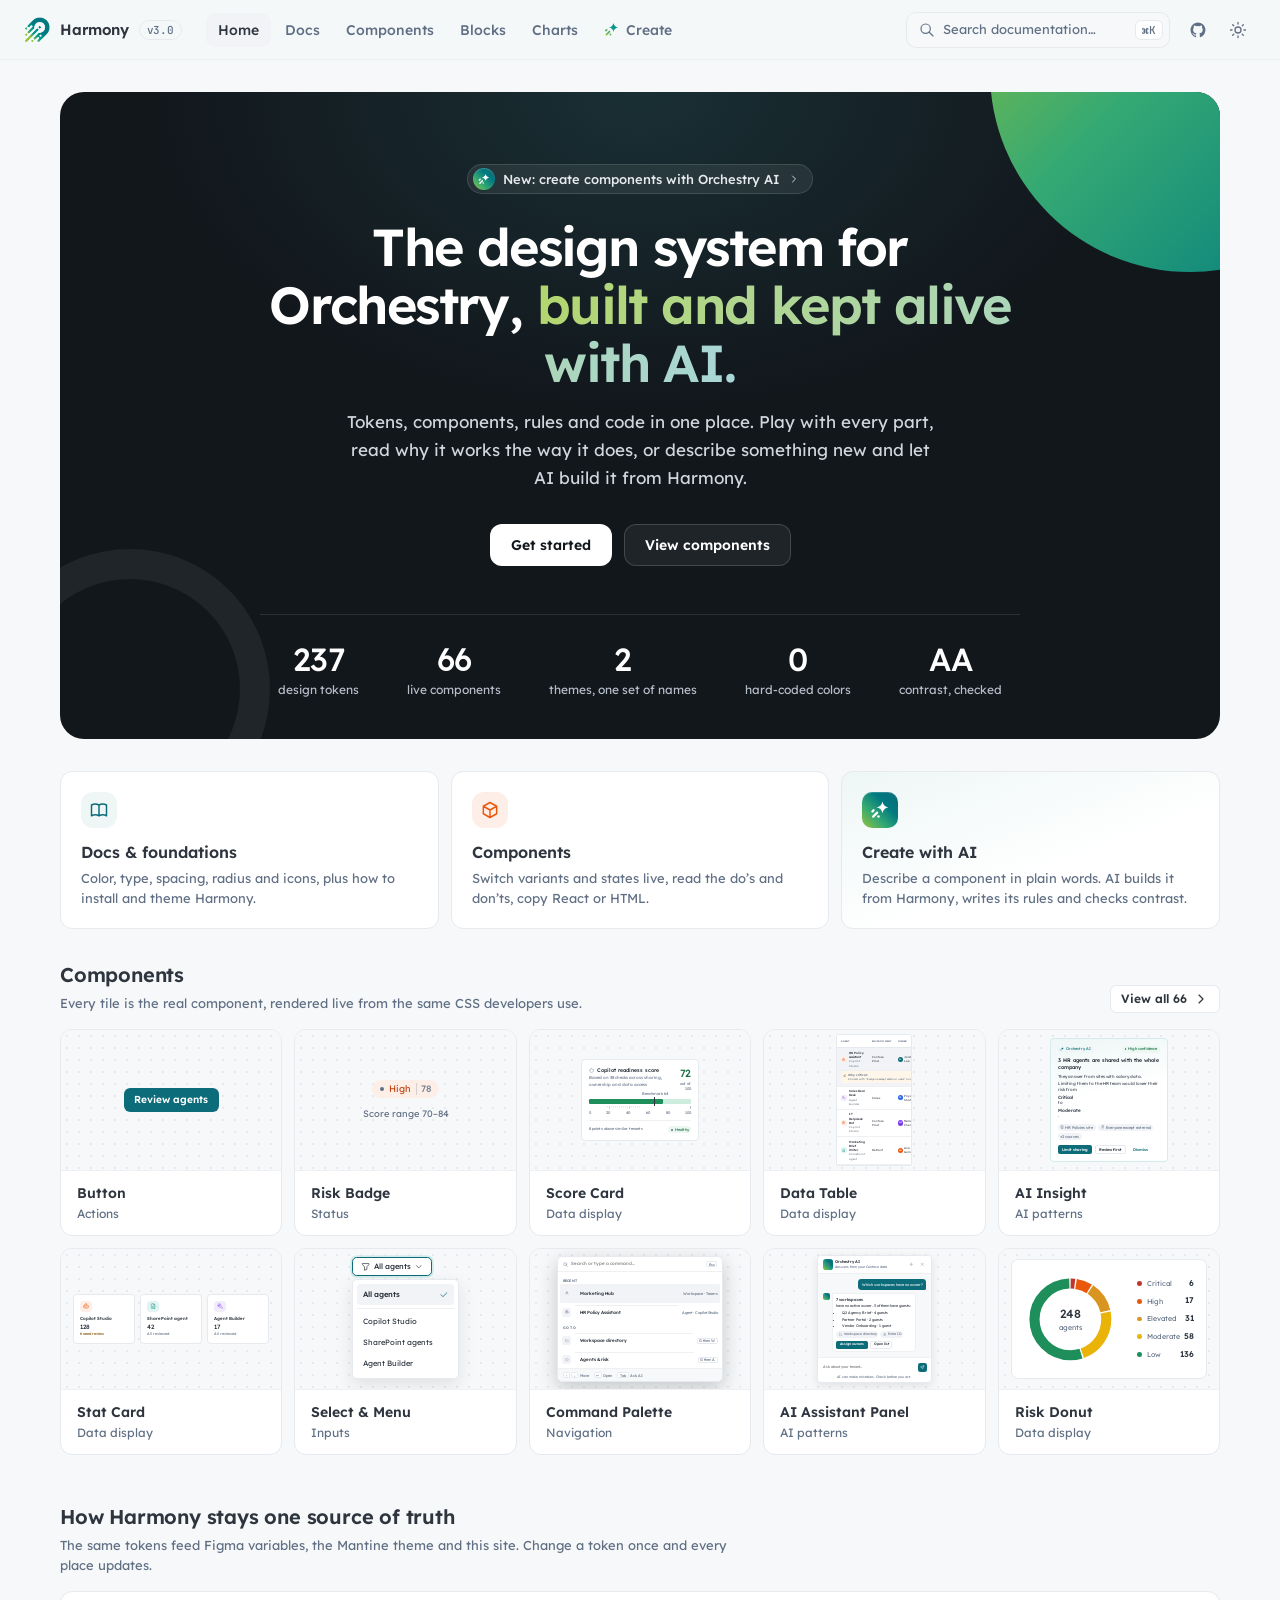
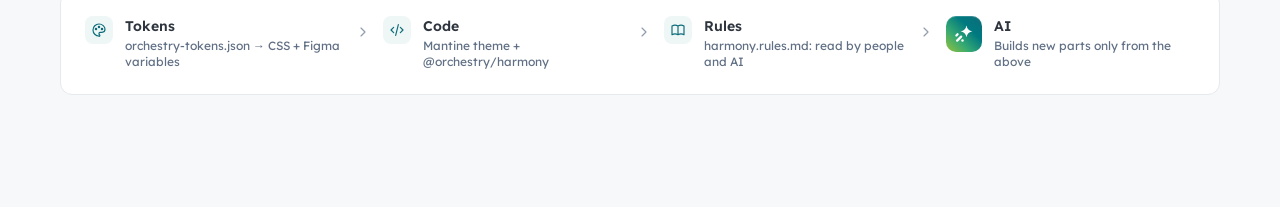
==== index.html @ da8df9ed "Home: show two full rows of featured components Co-authored-by: Copilot App <223556219+Copilot@users" ====
<!DOCTYPE html>
<html lang="en">
<head>
<meta charset="UTF-8">
<meta name="viewport" content="width=device-width, initial-scale=1.0">
<title>Harmony Playground · Orchestry Design System</title>
<link rel="icon" href="orchestry-logo.png">
<link rel="preconnect" href="https://fonts.googleapis.com">
<link href="https://fonts.googleapis.com/css2?family=Lexend:wght@400;500;600;700&family=JetBrains+Mono:wght@400;500&display=swap" rel="stylesheet">
<script>(function(){try{var t=localStorage.getItem('harmony.theme');if(!t)t=matchMedia('(prefers-color-scheme: dark)').matches?'dark':'light';document.documentElement.dataset.theme=t;}catch(e){}})();</script>
<link rel="stylesheet" href="orchestry-tokens.css?v=3.0.2">
<link rel="stylesheet" href="harmony-components.css?v=3.0.2">
<style>
/* ================= PLAYGROUND SHELL (pg-*) — built on Harmony tokens ================= */
* { margin: 0; padding: 0; box-sizing: border-box; }
body { font: var(--type-body-m); color: var(--text-primary); background: var(--bg-page); -webkit-font-smoothing: antialiased; }
a { color: var(--text-brand); text-decoration: none; }
button { font: inherit; color: inherit; background: none; border: none; cursor: pointer; }
input, textarea, select { font: inherit; color: inherit; }
code, .mono { font-family: var(--font-mono); }
svg { display: block; }
.ic { width: 16px; height: 16px; flex-shrink: 0; }
.ic-sm { width: 12px; height: 12px; flex-shrink: 0; }
.ic-lg { width: 20px; height: 20px; flex-shrink: 0; }
:focus-visible { outline: none; box-shadow: var(--focus-ring); }

/* Header (top navigation) */
.pg-header { position: sticky; top: 0; z-index: 50; height: 60px; background: color-mix(in srgb, var(--bg-page) 80%, transparent); backdrop-filter: saturate(1.6) blur(14px); -webkit-backdrop-filter: saturate(1.6) blur(14px); border-bottom: 1px solid var(--border-subtle); }
.pg-header-in { max-width: 1440px; margin: 0 auto; height: 100%; display: flex; align-items: center; gap: var(--space-6); padding: 0 var(--space-6); }
.pg-logo { display: flex; align-items: center; gap: 10px; font: 600 15px/1 var(--font-sans); color: var(--text-primary); letter-spacing: -.2px; }
.pg-logo img { width: 26px; height: 26px; }
.pg-logo .ver { font: 500 11px/18px var(--font-mono); color: var(--text-secondary); padding: 0 7px; border: 1px solid var(--border-default); border-radius: var(--radius-full); }
.pg-nav { display: flex; align-items: center; gap: 2px; }
.pg-nav a { height: 34px; padding: 0 12px; display: inline-flex; align-items: center; gap: 7px; border-radius: 9px; font: 500 14px/20px var(--font-sans); color: var(--text-secondary); transition: color var(--duration-fast) var(--ease-standard), background var(--duration-fast) var(--ease-standard); }
.pg-nav a:hover { color: var(--text-primary); background: var(--bg-hover); }
.pg-nav a.on { color: var(--text-primary); background: var(--bg-hover); }
.pg-nav a .comet { width: 15px; height: 15px; }
.pg-tools { margin-left: auto; display: flex; align-items: center; gap: 4px; }
.pg-search-btn { width: 264px; display: flex; align-items: center; gap: var(--space-2); height: 36px; padding: 0 6px 0 12px; border: 1px solid var(--border-default); border-radius: 10px; background: var(--bg-subtle); color: var(--text-secondary); font: 400 13px/1 var(--font-sans); margin-right: 6px; transition: border-color var(--duration-fast) var(--ease-standard); }
.pg-search-btn:hover { border-color: var(--border-strong); color: var(--text-primary); }
.pg-search-btn .grow { flex: 1; text-align: left; }
.kbd { font: 500 11px/18px var(--font-mono); padding: 0 6px; border-radius: 6px; border: 1px solid var(--border-default); background: var(--bg-surface); color: var(--text-secondary); }
.pg-icon-btn { width: 36px; height: 36px; border-radius: 10px; display: inline-flex; align-items: center; justify-content: center; color: var(--text-secondary); transition: background var(--duration-fast) var(--ease-standard), color var(--duration-fast) var(--ease-standard); }
.pg-icon-btn:hover { background: var(--bg-hover); color: var(--text-primary); }
.pg-icon-btn .ic { width: 18px; height: 18px; }
.pg-icon-btn .moon, [data-theme="dark"] .pg-icon-btn .sun { display: none; }
[data-theme="dark"] .pg-icon-btn .moon { display: block; }
.pg-burger { display: none; }

/* Page grid: sidebar only on Docs + Components */
.pg { max-width: 1440px; margin: 0 auto; display: grid; grid-template-columns: 260px minmax(0, 1fr); min-height: calc(100vh - 60px); }
.pg.no-side { grid-template-columns: minmax(0, 1fr); }
.pg.no-side .pg-side { display: none; }

/* Sidebar: text-only, no rule, quiet scrollbar that appears on hover */
.pg-side { position: sticky; top: 60px; height: calc(100vh - 60px); overflow-y: auto; overscroll-behavior: contain; padding: var(--space-6) var(--space-3) var(--space-12) var(--space-6);
  scrollbar-width: thin; scrollbar-color: transparent transparent; transition: scrollbar-color .3s;
  -webkit-mask-image: linear-gradient(to bottom, transparent 0, #000 24px, #000 calc(100% - 48px), transparent 100%); mask-image: linear-gradient(to bottom, transparent 0, #000 24px, #000 calc(100% - 48px), transparent 100%); }
.pg-side:hover { scrollbar-color: var(--border-strong) transparent; }
.pg-side h6 { font: 500 12px/16px var(--font-sans); color: var(--text-secondary); padding: 0 10px; margin: 22px 0 6px; display: flex; justify-content: space-between; align-items: center; }
.pg-side h6:first-child { margin-top: 0; }
.pg-side h6 .n { font: 500 11px/16px var(--font-mono); color: var(--text-disabled); }
.pg-side a { position: relative; display: flex; align-items: center; gap: var(--space-2); height: 32px; padding: 0 10px; border-radius: 8px; font: 400 14px/20px var(--font-sans); color: var(--text-body); transition: background var(--duration-fast) var(--ease-standard), color var(--duration-fast) var(--ease-standard); }
.pg-side a:hover { background: var(--bg-hover); color: var(--text-primary); }
.pg-side a.on { background: var(--bg-hover); color: var(--text-primary); font-weight: 500; }
.pg-side a .tag { margin-left: auto; font: 500 10px/16px var(--font-sans); padding: 0 6px; border-radius: var(--radius-full); color: var(--text-brand); background: var(--action-primary-subtle); }
.pg-side a .comet { width: 14px; height: 14px; color: var(--text-brand); }
.pg-side .gen-dot { width: 6px; height: 6px; border-radius: 50%; background: var(--brand-gradient); flex-shrink: 0; }

/* Main */
.pg-main { min-width: 0; }
.pg-wrap { max-width: 1120px; margin: 0 auto; padding: var(--space-8) var(--space-10) var(--space-16); }
.no-side .pg-wrap { max-width: 1240px; }
.pg-crumb { display: flex; align-items: center; gap: 6px; font: var(--type-caption); color: var(--text-secondary); margin-bottom: var(--space-2); }
.pg-head { display: flex; justify-content: space-between; align-items: flex-start; gap: var(--space-6); margin-bottom: var(--space-6); }
.pg-head h1 { font-size: 32px; line-height: 40px; font-weight: 600; letter-spacing: -0.6px; }
.pg-head p { font-size: 15px; line-height: 24px; color: var(--text-secondary); max-width: 720px; margin-top: var(--space-1); }
.pg-chips { display: flex; gap: 6px; flex-wrap: wrap; justify-content: flex-end; flex-shrink: 0; max-width: 380px; }
.chip { font: var(--type-label); padding: 3px 8px; border-radius: var(--radius-sm); background: var(--bg-subtle); color: var(--text-body); border: 1px solid var(--border-default); white-space: nowrap; display: inline-flex; align-items: center; gap: 4px; }
.chip.m { background: var(--entity-environment-bg); border-color: transparent; color: var(--entity-environment-fg); }
.chip.ok { background: var(--status-success-bg); border-color: transparent; color: var(--status-success-fg); }
.chip.ai { background: var(--action-primary-subtle); border-color: transparent; color: var(--text-brand); }
.chip .comet { width: 12px; height: 12px; }
.chip.warn { background: var(--status-warning-bg); border-color: transparent; color: var(--status-warning-fg); }

.pg-tabs { margin-bottom: var(--space-6); }
.pg-tabs .h-tab { background: none; }

/* Playground area */
.play { display: grid; grid-template-columns: minmax(0, 1fr) 296px; gap: var(--space-4); align-items: start; }
.stage { background: var(--bg-surface); border: 1px solid var(--border-default); border-radius: var(--radius-lg); overflow: hidden; }
.stage-bar { display: flex; align-items: center; justify-content: space-between; gap: var(--space-3); padding: var(--space-2) var(--space-3); border-bottom: 1px solid var(--border-subtle); }
.stage-bar .l { display: flex; align-items: center; gap: var(--space-2); font: var(--type-label); color: var(--text-secondary); }
.live-dot { width: 7px; height: 7px; border-radius: 50%; background: var(--green-500); box-shadow: 0 0 0 3px var(--status-success-bg); }
.canvas { min-height: 340px; padding: var(--space-12) var(--space-8); display: flex; align-items: center; justify-content: center; flex-wrap: wrap; gap: var(--space-4); }
.canvas.dots { background: var(--bg-page); background-image: radial-gradient(var(--border-default) 1px, transparent 1px); background-size: 16px 16px; }
.canvas.plain { background: var(--bg-page); }
.canvas.surface { background: var(--bg-surface); }
.canvas > .fit { width: 100%; max-width: 720px; }
.matrix { display: grid; gap: var(--space-6) var(--space-4); width: 100%; align-items: center; justify-items: center; }
.matrix .cell { display: flex; flex-direction: column; align-items: center; gap: var(--space-2); width: 100%; }
.matrix .cell > .lbl { font: 500 11px/16px var(--font-mono); color: var(--text-secondary); }
.matrix .cell > .fit { width: 100%; }

.seg { display: inline-flex; background: var(--bg-hover); border-radius: var(--radius-md); padding: 2px; gap: 2px; }
.seg button { height: 26px; padding: 0 10px; border-radius: var(--radius-sm); font: 500 12px/16px var(--font-sans); color: var(--text-secondary); white-space: nowrap; }
.seg button:hover { color: var(--text-primary); }
.seg button.on { background: var(--bg-surface); color: var(--text-primary); box-shadow: var(--shadow-xs); font-weight: 600; }
.seg.full { display: flex; width: 100%; flex-wrap: wrap; }
.seg.full button { flex: 1; }

.ctrl { background: var(--bg-surface); border: 1px solid var(--border-default); border-radius: var(--radius-lg); position: sticky; top: var(--space-4); }
.ctrl-h { display: flex; align-items: center; justify-content: space-between; padding: var(--space-3) var(--space-4); border-bottom: 1px solid var(--border-subtle); font: var(--type-heading-s); }
.ctrl-b { padding: var(--space-4); display: flex; flex-direction: column; gap: var(--space-4); max-height: calc(100vh - 140px); overflow-y: auto; }
.ctrl-row > label, .ctrl-row > .lab { display: flex; justify-content: space-between; font: var(--type-label); color: var(--text-body); margin-bottom: 6px; }
.ctrl-row > label span, .ctrl-row > .lab span { font: 500 11px/16px var(--font-mono); color: var(--text-secondary); }
.ctrl-row.inline { display: flex; align-items: center; justify-content: space-between; }
.ctrl-row.inline > label { margin: 0; }
.pg-input { width: 100%; height: var(--control-h-md); padding: 0 var(--space-3); border: 1px solid var(--border-default); border-radius: var(--radius-md); background: var(--bg-surface); font: var(--type-body-s); color: var(--text-primary); outline: none; }
.pg-input:focus { border-color: var(--border-brand); box-shadow: var(--focus-ring); }
select.pg-input { appearance: none; background-image: url("data:image/svg+xml,%3Csvg xmlns='http://www.w3.org/2000/svg' width='16' height='16' viewBox='0 0 24 24' fill='none' stroke='%23606F84' stroke-width='2'%3E%3Cpath d='M6 9l6 6 6-6'/%3E%3C/svg%3E"); background-repeat: no-repeat; background-position: right 8px center; padding-right: 30px; }
input[type=range] { width: 100%; accent-color: var(--action-primary); }
.tgl { width: 32px; height: 18px; border-radius: var(--radius-full); background: var(--border-strong); position: relative; flex-shrink: 0; transition: background var(--duration-fast) var(--ease-standard); }
.tgl::after { content: ''; position: absolute; top: 2px; left: 2px; width: 14px; height: 14px; border-radius: 50%; background: #fff; box-shadow: var(--shadow-xs); transition: left var(--duration-fast) var(--ease-standard); }
.tgl.on { background: var(--action-primary); }
.tgl.on::after { left: 16px; }

.code-wrap { margin-top: var(--space-4); background: #0F1418; border: 1px solid transparent; border-radius: var(--radius-lg); overflow: hidden; }
.code-bar { display: flex; align-items: center; justify-content: space-between; padding: var(--space-2) var(--space-3) var(--space-2) var(--space-4); border-bottom: 1px solid rgba(255,255,255,.08); }
.code-bar .seg { background: rgba(255,255,255,.06); }
.code-bar .seg button { color: var(--ink-300); }
.code-bar .seg button.on { background: rgba(255,255,255,.12); color: #fff; box-shadow: none; }
.copy-btn { display: inline-flex; align-items: center; gap: 6px; height: 26px; padding: 0 10px; border-radius: var(--radius-sm); font: var(--type-label); color: var(--ink-200); }
.copy-btn:hover { background: rgba(255,255,255,.08); color: #fff; }
pre.code { color: var(--ink-100); padding: var(--space-4) var(--space-5); font: 400 12px/20px var(--font-mono); overflow-x: auto; white-space: pre-wrap; overflow-wrap: anywhere; max-height: 460px; }
pre.code .t { color: var(--teal-200); } pre.code .a { color: #F9C784; } pre.code .s { color: var(--lime-300); } pre.code .c { color: var(--ink-400); } pre.code .k { color: var(--violet-100); }

/* Rules tab */
.rules { display: grid; grid-template-columns: repeat(2, 1fr); gap: var(--gap-cards); }
.rule-card { background: var(--bg-surface); border: 1px solid var(--border-default); border-radius: var(--radius-lg); padding: var(--space-5); }
.rule-card.full { grid-column: 1 / -1; }
.rule-card h4 { font: var(--type-heading-s); display: flex; align-items: center; gap: var(--space-2); margin-bottom: var(--space-3); }
.rule-card h4 .badge-ic { width: 22px; height: 22px; border-radius: var(--radius-sm); display: flex; align-items: center; justify-content: center; }
.rule-card ul { list-style: none; display: flex; flex-direction: column; gap: var(--space-2); }
.rule-card li { font: var(--type-body-s); color: var(--text-body); display: flex; gap: var(--space-2); }
.rule-card li::before { flex-shrink: 0; font-weight: 700; width: 14px; }
.rule-card.do li::before { content: '✓'; color: var(--status-success-solid); }
.rule-card.dont li::before { content: '✕'; color: var(--status-danger-solid); }
.rule-card.a11y li::before { content: '•'; color: var(--text-brand); }
.rule-card.do { border-top: 3px solid var(--status-success-solid); }
.rule-card.dont { border-top: 3px solid var(--status-danger-solid); }
.rule-card code, .tok-table code { font-size: 11px; background: var(--bg-subtle); border: 1px solid var(--border-subtle); padding: 0 4px; border-radius: var(--radius-xs); color: var(--text-primary); }
.anat { display: grid; grid-template-columns: 1fr 1fr; gap: var(--space-2) var(--space-6); }
.anat div { font: var(--type-body-s); color: var(--text-body); display: flex; justify-content: space-between; gap: var(--space-3); padding: 6px 0; border-bottom: 1px solid var(--border-subtle); }
.anat div span { color: var(--text-secondary); font: 500 12px/20px var(--font-mono); text-align: right; }

/* Tokens */
.tok-table { width: 100%; border-collapse: collapse; background: var(--bg-surface); border: 1px solid var(--border-default); border-radius: var(--radius-lg); overflow: hidden; }
.tok-table th { font: var(--type-overline); letter-spacing: var(--track-overline); text-transform: uppercase; color: var(--text-secondary); text-align: left; padding: var(--space-3) var(--space-4); border-bottom: 1px solid var(--border-default); background: var(--bg-subtle); }
.tok-table td { padding: 10px var(--space-4); border-bottom: 1px solid var(--border-subtle); font: var(--type-body-s); }
.tok-table tr:last-child td { border-bottom: none; }
.tok-table tr:hover td { background: var(--bg-subtle); cursor: copy; }
.sw-mini { width: 20px; height: 20px; border-radius: var(--radius-xs); border: 1px solid rgba(0,0,0,.08); display: inline-block; vertical-align: middle; margin-right: var(--space-2); }

/* Foundations */
.sec { margin-bottom: var(--space-12); }
.sec > h3 { font: var(--type-heading-l); letter-spacing: var(--track-heading-l); margin-bottom: var(--space-1); }
.sec > p { font: var(--type-body-s); color: var(--text-secondary); margin-bottom: var(--space-4); max-width: 680px; }
.sec-head { display: flex; justify-content: space-between; align-items: flex-end; gap: var(--space-4); margin-bottom: var(--space-4); }
.sec-head h3 { font: var(--type-heading-l); letter-spacing: var(--track-heading-l); margin-bottom: var(--space-1); }
.sec-head p { font: var(--type-body-s); color: var(--text-secondary); }
.panel { background: var(--bg-surface); border: 1px solid var(--border-default); border-radius: var(--radius-lg); padding: var(--space-6); }
.ramp { display: grid; grid-template-columns: 110px repeat(13, 1fr); gap: 6px; margin-bottom: 6px; }
.ramp-name { font: var(--type-heading-s); display: flex; flex-direction: column; justify-content: center; }
.ramp-name span { font: var(--type-caption); color: var(--text-secondary); font-weight: 400; }
.sw { height: 60px; border-radius: var(--radius-md); padding: 6px 7px; display: flex; flex-direction: column; justify-content: flex-end; font: 500 10px/13px var(--font-mono); cursor: copy; transition: transform var(--duration-fast) var(--ease-standard); border: 1px solid rgba(0,0,0,.04); }
.sw:hover { transform: translateY(-2px); box-shadow: var(--shadow-sm); }
.sem-grid { display: grid; grid-template-columns: repeat(auto-fill, minmax(230px, 1fr)); gap: var(--space-2); }
.sem { display: flex; align-items: center; gap: var(--space-3); padding: var(--space-2) var(--space-3); border: 1px solid var(--border-subtle); border-radius: var(--radius-md); background: var(--bg-surface); cursor: copy; min-width: 0; }
.sem:hover { border-color: var(--border-strong); }
.sem i { width: 28px; height: 28px; border-radius: var(--radius-sm); flex-shrink: 0; border: 1px solid rgba(0,0,0,.06); }
.sem b { font: 500 12px/16px var(--font-mono); display: block; overflow: hidden; text-overflow: ellipsis; white-space: nowrap; }
.sem span { font: var(--type-caption); color: var(--text-secondary); }
.cc { display: grid; grid-template-columns: 1fr 1.2fr; gap: var(--space-6); align-items: stretch; }
.cc-prev { border-radius: var(--radius-lg); padding: var(--space-8); display: flex; flex-direction: column; justify-content: center; gap: var(--space-2); border: 1px solid var(--border-default); }
.cc-prev .big { font-size: 28px; line-height: 36px; font-weight: 600; }
.cc-ratio { font-size: 44px; line-height: 52px; font-weight: 600; letter-spacing: -1px; }
.type-row { display: grid; grid-template-columns: 170px 1fr 170px; gap: var(--space-6); align-items: center; padding: var(--space-4) 0; border-bottom: 1px solid var(--border-subtle); cursor: copy; }
.type-row:last-child { border-bottom: none; }
.type-row .tn { font: 500 12px/16px var(--font-mono); }
.type-row .tu { font: var(--type-caption); color: var(--text-secondary); margin-top: 2px; }
.type-row .ts { font: var(--type-caption); color: var(--text-secondary); text-align: right; }
.space-row { display: grid; grid-template-columns: 110px 48px 1fr; gap: var(--space-4); align-items: center; padding: 5px 0; cursor: copy; }
.space-row:hover .space-bar { opacity: .8; }
.space-bar { height: 14px; background: var(--action-primary-subtle); border-radius: 3px; border-left: 2px solid var(--border-brand); border-right: 2px solid var(--border-brand); }
.icons-grid { display: grid; grid-template-columns: repeat(auto-fill, minmax(116px, 1fr)); gap: var(--space-2); }
.icon-cell { display: flex; flex-direction: column; align-items: center; gap: var(--space-2); padding: var(--space-4) var(--space-2); border: 1px solid var(--border-subtle); border-radius: var(--radius-md); background: var(--bg-surface); cursor: copy; font: 500 11px/14px var(--font-mono); color: var(--text-secondary); }
.icon-cell:hover { border-color: var(--border-brand); color: var(--text-brand); }
.icon-cell svg { width: 22px; height: 22px; color: var(--text-body); }
.grid-demo { display: grid; grid-template-columns: repeat(12, 1fr); gap: var(--layout-gutter); }
.grid-demo > div { height: 40px; background: rgba(13,108,121,.10); border: 1px dashed rgba(13,108,121,.4); border-radius: var(--radius-xs); display: flex; align-items: center; justify-content: center; font: var(--type-caption); color: var(--text-brand); }

/* Overview */
.ov-hero { position: relative; overflow: hidden; isolation: isolate; border-radius: 24px; background: #12171C; color: #fff; padding: 72px 48px 40px; margin-bottom: var(--space-8); text-align: center; }
.ov-hero::after { content: ''; position: absolute; right: -170px; top: -220px; width: 400px; height: 400px; border-radius: 50%; background: var(--brand-gradient); z-index: -1; }
.ov-hero::before { content: ''; position: absolute; left: -70px; bottom: -90px; width: 220px; height: 220px; border-radius: 50%; border: 30px solid rgba(255,255,255,.06); z-index: -1; }
.ov-hero .glow { position: absolute; inset: 0; z-index: -1; background: radial-gradient(60% 70% at 50% 0%, rgba(58,157,162,.18), transparent 70%); pointer-events: none; }
.ov-pill { display: inline-flex; align-items: center; gap: 8px; height: 30px; padding: 0 12px 0 5px; border-radius: var(--radius-full); background: rgba(255,255,255,.07); border: 1px solid rgba(255,255,255,.12); color: var(--ink-100); font: 500 13px/1 var(--font-sans); margin-bottom: var(--space-6); transition: background var(--duration-fast) var(--ease-standard); }
.ov-pill:hover { background: rgba(255,255,255,.12); color: #fff; }
.ov-pill .h-ai-mark { width: 22px; height: 22px; border-radius: var(--radius-full); }
.ov-hero h1 { font-size: 52px; line-height: 58px; font-weight: 600; letter-spacing: -1.6px; max-width: 760px; margin: 0 auto; }
.ov-hero h1 em { font-style: normal; background: linear-gradient(90deg, var(--lime-300), var(--teal-200)); -webkit-background-clip: text; background-clip: text; color: transparent; }
.ov-hero p { font-size: 17px; line-height: 28px; color: var(--ink-200); max-width: 600px; margin: var(--space-4) auto 0; }
.ov-cta { display: flex; gap: var(--space-3); justify-content: center; margin-top: var(--space-8); flex-wrap: wrap; }
.ov-cta .h-btn { height: 42px; padding: 0 20px; border-radius: 12px; font-size: 14px; }
.ov-cta .h-btn.light { background: #fff; color: #12171C; }
.ov-cta .h-btn.light:hover { background: var(--ink-100); }
.ov-cta .h-btn.ghost { background: rgba(255,255,255,.06); color: #fff; border: 1px solid rgba(255,255,255,.16); }
.ov-cta .h-btn.ghost:hover { background: rgba(255,255,255,.12); }
.ov-stats { display: flex; justify-content: center; gap: var(--space-12); margin: var(--space-12) auto 0; padding-top: var(--space-6); border-top: 1px solid rgba(255,255,255,.1); max-width: 760px; }
.ov-stats b { display: block; font: var(--type-display); letter-spacing: var(--track-display); }
.ov-stats span { font: var(--type-caption); color: var(--ink-300); }
[data-theme="dark"] .ov-hero { background: #0D1115; border: 1px solid var(--border-default); }
.ov-cards { display: grid; grid-template-columns: repeat(3, 1fr); gap: var(--gap-cards); margin-bottom: var(--space-8); }
.ov-card { background: var(--bg-surface); border: 1px solid var(--border-default); border-radius: var(--radius-lg); padding: var(--space-5); display: block; color: inherit; transition: border-color var(--duration-fast) var(--ease-standard), transform var(--duration-fast) var(--ease-standard); }
.ov-card:hover { border-color: var(--border-brand); transform: translateY(-2px); }
.ov-card b { font: var(--type-heading-m); display: block; margin: var(--space-3) 0 4px; color: var(--text-primary); }
.ov-card p { font: var(--type-body-s); color: var(--text-secondary); }
.ov-card.ai { background: linear-gradient(160deg, var(--action-primary-subtle), var(--bg-surface) 60%); }
.comp-grid { display: grid; grid-template-columns: repeat(auto-fill, minmax(200px, 1fr)); gap: var(--gap-cards); }
.home-grid-wrap { container-type: inline-size; }
.comp-grid.home-grid { grid-template-columns: repeat(5, 1fr); }
@container (max-width: 1100px) { .comp-grid.home-grid { grid-template-columns: repeat(4, 1fr); } .home-grid > :nth-child(n+9) { display: none; } }
@container (max-width: 860px) { .comp-grid.home-grid { grid-template-columns: repeat(3, 1fr); } .home-grid > :nth-child(n+7) { display: none; } }
@container (max-width: 620px) { .comp-grid.home-grid { grid-template-columns: repeat(2, 1fr); } .home-grid > :nth-child(n+5) { display: none; } }
.comp-tile { background: var(--bg-surface); border: 1px solid var(--border-default); border-radius: var(--radius-lg); overflow: hidden; color: inherit; display: block; }
.comp-tile:hover { border-color: var(--border-brand); }
.comp-tile { cursor: pointer; }
.comp-tile:focus-visible { outline: 2px solid var(--border-focus, var(--border-brand)); outline-offset: 2px; }
.comp-tile .thumb { height: 140px; background: var(--bg-page); background-image: radial-gradient(var(--border-default) 1px, transparent 1px); background-size: 12px 12px; display: flex; align-items: center; justify-content: center; overflow: hidden; pointer-events: none; padding: var(--space-3); }
.comp-tile .thumb > div { flex-shrink: 0; max-width: none; }
.comp-tile .thumb > div.wide { width: 360px; }
.comp-tile .meta { padding: var(--space-3) var(--space-4); border-top: 1px solid var(--border-subtle); }
.comp-tile b { font: var(--type-heading-s); display: block; }
.comp-tile span { font: var(--type-caption); color: var(--text-secondary); }

/* Search */
.pg-overlay { position: fixed; inset: 0; background: var(--bg-overlay); z-index: var(--z-modal); display: none; align-items: flex-start; justify-content: center; padding-top: 12vh; }
.pg-overlay.open { display: flex; }
.pg-search { width: 620px; max-width: calc(100vw - 32px); background: var(--bg-surface); border-radius: var(--radius-xl); box-shadow: var(--shadow-lg); overflow: hidden; }
.pg-search-in { display: flex; align-items: center; gap: var(--space-3); padding: 0 var(--space-5); height: 56px; border-bottom: 1px solid var(--border-subtle); }
.pg-search-in svg { color: var(--text-secondary); }
.pg-search-in input { flex: 1; border: none; outline: none; font: 400 16px/24px var(--font-sans); background: transparent; }
.pg-results { max-height: 420px; overflow-y: auto; padding: var(--space-2); }
.pg-results h6 { font: var(--type-overline); letter-spacing: var(--track-overline); text-transform: uppercase; color: var(--text-secondary); padding: var(--space-2) var(--space-3) var(--space-1); }
.pg-res { display: flex; align-items: center; gap: var(--space-3); padding: var(--space-2) var(--space-3); border-radius: var(--radius-md); cursor: pointer; }
.pg-res.on { background: var(--bg-selected); }
.pg-res .t { flex: 1; min-width: 0; }
.pg-res b { font: 500 13px/20px var(--font-sans); display: block; }
.pg-res small { font: var(--type-caption); color: var(--text-secondary); display: block; overflow: hidden; text-overflow: ellipsis; white-space: nowrap; }
.pg-res .ico { width: 28px; height: 28px; border-radius: var(--radius-sm); background: var(--bg-hover); display: flex; align-items: center; justify-content: center; color: var(--text-secondary); flex-shrink: 0; }
.pg-res .sw-mini { margin: 0; width: 28px; height: 28px; border-radius: var(--radius-sm); }
.pg-search-foot { display: flex; gap: var(--space-4); padding: var(--space-2) var(--space-5); border-top: 1px solid var(--border-subtle); font: var(--type-caption); color: var(--text-secondary); }
.pg-empty { padding: var(--space-10); text-align: center; color: var(--text-secondary); font: var(--type-body-s); }

/* Toasts */
.pg-toasts { position: fixed; bottom: var(--space-6); right: var(--space-6); display: flex; flex-direction: column; gap: var(--space-2); z-index: var(--z-toast); align-items: flex-end; }
.pg-toasts .h-toast { animation: toastIn var(--duration-slow) var(--ease-standard); }
@keyframes toastIn { from { opacity: 0; transform: translateY(8px); } }

/* AI Studio */
.ai-box { background: var(--bg-surface); border: 1px solid var(--border-default); border-radius: var(--radius-xl); box-shadow: var(--shadow-sm); overflow: hidden; }
.ai-box textarea { width: 100%; min-height: 96px; border: none; outline: none; resize: vertical; padding: var(--space-5) var(--space-6) var(--space-2); font: 400 16px/26px var(--font-sans); color: var(--text-primary); background: transparent; }
.ai-box textarea::placeholder { color: var(--text-disabled); }
.ai-foot { display: flex; align-items: center; justify-content: space-between; gap: var(--space-3); padding: var(--space-3) var(--space-4) var(--space-3) var(--space-6); border-top: 1px solid var(--border-subtle); background: var(--bg-subtle); }
.ai-ideas { display: flex; flex-wrap: wrap; gap: var(--space-2); margin: var(--space-4) 0 var(--space-8); }
.ai-idea { display: inline-flex; align-items: center; gap: 6px; height: 30px; padding: 0 var(--space-3); border-radius: var(--radius-full); border: 1px solid var(--border-default); background: var(--bg-surface); font: 500 12px/16px var(--font-sans); color: var(--text-body); }
.ai-idea:hover { border-color: var(--border-brand); color: var(--text-brand); }
.ai-idea svg { color: var(--text-brand); }
.ai-steps { background: var(--bg-surface); border: 1px solid var(--border-default); border-radius: var(--radius-lg); padding: var(--space-5) var(--space-6); display: flex; flex-direction: column; gap: var(--space-3); margin-bottom: var(--space-6); }
.ai-step { display: flex; align-items: center; gap: var(--space-3); font: var(--type-body-s); color: var(--text-disabled); }
.ai-step .s-ic { width: 20px; height: 20px; border-radius: 50%; border: 1.5px solid var(--border-strong); display: flex; align-items: center; justify-content: center; flex-shrink: 0; }
.ai-step.run { color: var(--text-primary); }
.ai-step.run .s-ic { border-color: var(--action-primary-subtle); border-top-color: var(--border-brand); animation: spin .7s linear infinite; }
.ai-step.done { color: var(--text-body); }
.ai-step.done .s-ic { background: var(--status-success-solid); border-color: var(--status-success-solid); color: #fff; }
.ai-step small { margin-left: auto; font: var(--type-caption); color: var(--text-secondary); }
@keyframes spin { to { transform: rotate(360deg); } }
.ai-result-head { display: flex; justify-content: space-between; align-items: flex-start; gap: var(--space-4); margin-bottom: var(--space-4); }
.ai-result-head h2 { font: var(--type-heading-l); font-size: 24px; line-height: 32px; display: flex; align-items: center; gap: var(--space-2); }
.ai-result-head p { font: var(--type-body-s); color: var(--text-secondary); margin-top: 4px; max-width: 640px; }
.checks { display: grid; grid-template-columns: repeat(4, 1fr); gap: var(--space-2); margin-bottom: var(--space-4); }
.check { display: flex; gap: var(--space-2); align-items: flex-start; padding: var(--space-3); border-radius: var(--radius-md); background: var(--status-success-bg); color: var(--status-success-fg); font: var(--type-caption); }
.check b { display: block; font: var(--type-label); }
.check.fail { background: var(--status-danger-bg); color: var(--status-danger-fg); }
.engine { display: flex; align-items: center; gap: var(--space-2); font: var(--type-caption); color: var(--text-secondary); }
.spinner { width: 14px; height: 14px; border-radius: 50%; border: 2px solid rgba(255,255,255,.4); border-top-color: #fff; animation: spin .7s linear infinite; }
.h-btn.pg-loading .spinner { border-color: color-mix(in srgb, currentColor 30%, transparent); border-top-color: currentColor; }

/* Forced states for the playground */
.h-btn.primary.is-hover { background: var(--action-primary-hover); }
.h-btn.secondary.is-hover, .h-icon-btn.is-hover { background: var(--bg-hover); color: var(--text-primary); }
.h-btn.subtle.is-hover { background: var(--action-primary-subtle); }
.h-btn.danger.is-hover { background: var(--red-700); }
.h-icon-btn.focus, .h-tab:focus-visible { box-shadow: var(--focus-ring); }
.h-icon-btn[disabled] { color: var(--text-disabled); background: var(--bg-hover); border-color: transparent; cursor: not-allowed; }
.h-icon-btn.sm { width: var(--control-h-sm); height: var(--control-h-sm); border-radius: var(--radius-sm); }
.h-input input { border: 0; outline: 0; background: transparent; flex: 1; min-width: 0; font: var(--type-body-s); color: var(--text-primary); }
.h-input input::placeholder { color: var(--text-disabled); }
.h-input:focus-within { border-color: var(--border-brand); box-shadow: var(--focus-ring); }
.h-input.error:focus-within { border-color: var(--status-danger-solid); box-shadow: 0 0 0 3px var(--status-danger-bg); }
.h-input.disabled { background: var(--bg-hover); cursor: not-allowed; }
.h-input .ic { color: var(--text-secondary); }
.h-field label .req { color: var(--status-danger-fg); margin-left: 2px; }
.h-select { cursor: pointer; }
.h-select.open { border-color: var(--border-brand); box-shadow: var(--focus-ring); }
.h-menu div { cursor: pointer; }
.h-menu div:hover { background: var(--bg-hover); }
.h-switch, .h-check { cursor: pointer; transition: background var(--duration-fast) var(--ease-standard); }
.h-switch::after { transition: left var(--duration-fast) var(--ease-standard); }
.h-switch.dis, .h-check.dis { opacity: .45; cursor: not-allowed; }
.h-nav.collapsed { width: var(--layout-sidebar-collapsed); align-items: center; }
.h-nav.collapsed .h-nav-item { width: 40px; padding: 0; justify-content: center; }
.h-nav.collapsed .h-nav-item .grow, .h-nav.collapsed .h-nav-item .h-nav-badge, .h-nav.collapsed .h-nav-section { display: none; }
.h-nav-item { cursor: pointer; }
.h-page { cursor: pointer; }
.h-page:hover:not(.on) { background: var(--bg-hover); }
.h-table tbody tr { cursor: pointer; }
.h-tooltip.below::after { bottom: auto; top: -4px; }
.pg-chip { display: inline-flex; align-items: center; gap: 6px; height: 28px; padding: 0 var(--space-3); border-radius: var(--radius-full); border: 1px solid var(--border-default); background: var(--bg-surface); font: 500 12px/16px var(--font-sans); color: var(--text-body); cursor: pointer; }

/* Docs */
.doc { max-width: 760px; }
.doc h2 { font: 600 22px/30px var(--font-sans); letter-spacing: -.3px; margin: var(--space-10) 0 var(--space-3); scroll-margin-top: 80px; }
.doc h2:first-child { margin-top: 0; }
.doc > p, .doc li > p { font-size: 15px; line-height: 26px; color: var(--text-body); margin-bottom: var(--space-4); }
.doc code, .pg-head p code { font: 500 12.5px/1 var(--font-mono); background: var(--bg-hover); padding: 2px 6px; border-radius: 6px; color: var(--text-primary); }
.ba { display: grid; grid-template-columns: 1fr 1fr; gap: var(--space-3); margin: var(--space-5) 0; }
.ba-col { border: 1px solid var(--border-default); border-radius: var(--radius-lg); padding: var(--space-5); background: var(--bg-surface); }
.ba-col.good { border-color: var(--border-brand-subtle); background: linear-gradient(170deg, var(--action-primary-subtle), var(--bg-surface) 60%); }
.ba-col ul { list-style: none; margin-top: var(--space-3); display: flex; flex-direction: column; gap: 8px; font: var(--type-body-s); color: var(--text-body); }
.ba-col li::before { content: '–'; color: var(--text-disabled); margin-right: 8px; }
.ba-col.good li::before { content: '✓'; color: var(--status-success-fg); }
.doc-cards { display: grid; grid-template-columns: repeat(auto-fill, minmax(220px, 1fr)); gap: var(--space-3); margin-bottom: var(--space-2); }
.doc-card { display: flex; flex-direction: column; gap: 4px; padding: var(--space-4) var(--space-5); border: 1px solid var(--border-default); border-radius: var(--radius-lg); background: var(--bg-surface); color: var(--text-primary); transition: border-color var(--duration-fast) var(--ease-standard), background var(--duration-fast) var(--ease-standard); }
.doc-card:hover { border-color: var(--border-strong); background: var(--bg-subtle); }
.doc-card > svg { color: var(--text-brand); margin-bottom: 8px; }
.doc-card b { font: var(--type-heading-s); }
.doc-card span { font: var(--type-caption); color: var(--text-secondary); }
.princ { display: grid; grid-template-columns: 1fr 1fr; gap: 1px; background: var(--border-default); border: 1px solid var(--border-default); border-radius: var(--radius-lg); overflow: hidden; }
.princ > div { background: var(--bg-surface); padding: var(--space-5); }
.princ .num { font: 500 12px/1 var(--font-mono); color: var(--text-brand); }
.princ b { display: block; font: var(--type-heading-s); margin: 10px 0 4px; }
.princ p { font: var(--type-body-s); color: var(--text-secondary); }
.steps { list-style: none; counter-reset: st; border-left: 1px solid var(--border-default); margin: 0 0 var(--space-8) 14px; padding-left: 30px; }
.steps > li { position: relative; counter-increment: st; padding-bottom: var(--space-8); }
.steps > li::before { content: counter(st); position: absolute; left: -45px; top: -2px; width: 29px; height: 29px; border-radius: 50%; background: var(--bg-page); border: 1px solid var(--border-strong); display: flex; align-items: center; justify-content: center; font: 600 13px/1 var(--font-sans); }
.steps h3 { font: 600 17px/26px var(--font-sans); margin-bottom: 4px; }
.steps p { margin-bottom: 0 !important; }
.steps .code-wrap { margin-top: var(--space-3); }
.doc .h-note { margin: var(--space-5) 0; }
.pager { display: flex; justify-content: space-between; gap: var(--space-4); margin-top: var(--space-12); padding-top: var(--space-6); border-top: 1px solid var(--border-subtle); }
.pager a { display: flex; align-items: center; gap: 12px; padding: 12px 16px; border: 1px solid var(--border-default); border-radius: var(--radius-lg); color: var(--text-primary); font: 500 14px/20px var(--font-sans); transition: border-color var(--duration-fast) var(--ease-standard); }
.pager a:hover { border-color: var(--border-strong); }
.pager a.nx { text-align: right; margin-left: auto; }
.pager small { display: block; font: var(--type-caption); color: var(--text-secondary); }
.theme-pair { display: grid; grid-template-columns: 1fr 1fr; gap: var(--space-3); margin: var(--space-5) 0; }
.theme-demo { position: relative; background: var(--bg-page); color: var(--text-primary); border: 1px solid var(--border-default); border-radius: var(--radius-lg); padding: 44px var(--space-5) var(--space-5); }
.theme-lab { position: absolute; top: 12px; left: 16px; display: inline-flex; align-items: center; gap: 6px; font: 500 12px/1 var(--font-sans); color: var(--text-secondary); }
.tmap td { vertical-align: middle; }
.tmap td.tcell { background: var(--bg-surface); color: var(--text-secondary); font-size: 12px; }
.tmap .sw-mini { display: inline-block; vertical-align: middle; margin-right: 8px; border: 1px solid var(--border-default); }
.pg-count { font: 500 12px/20px var(--font-mono); color: var(--text-secondary); padding: 0 8px; border: 1px solid var(--border-default); border-radius: var(--radius-full); }

/* Blocks */
.blk { margin-bottom: var(--space-12); }
.blk-head { display: flex; justify-content: space-between; align-items: flex-end; gap: var(--space-4); margin-bottom: var(--space-3); }
.blk-head h3 { font: var(--type-heading-l); letter-spacing: var(--track-heading-l); }
.blk-head p { font: var(--type-body-s); color: var(--text-secondary); margin-top: 2px; }
.blk-frame { border: 1px solid var(--border-default); border-radius: 16px; background: var(--bg-page); overflow: auto; scrollbar-width: thin; }
.blk-inner { padding: var(--space-6); min-width: 860px; display: flex; flex-direction: column; gap: var(--space-4); }
.blk-inner > * { max-width: none !important; }
.blk-inner .h-card > div[style*='max-width:640px'] { max-width: none !important; }
.blk-row4 { display: grid; grid-template-columns: repeat(4, 1fr); gap: var(--space-4); }
.blk-row2 { display: grid; grid-template-columns: 1fr 1fr; gap: var(--space-4); align-items: stretch; }
.blk-row2 > *, .blk-row4 > * { max-width: none !important; width: auto !important; margin: 0 !important; }

/* Charts */
.ch-grid { display: grid; grid-template-columns: repeat(2, minmax(0, 1fr)); gap: var(--gap-cards); }
.ch-card { background: var(--bg-surface); border: 1px solid var(--border-default); border-radius: var(--radius-lg); padding: var(--space-5); }
.ch-head { display: flex; justify-content: space-between; align-items: flex-start; gap: var(--space-3); margin-bottom: var(--space-4); }
.ch-head b { display: block; font: var(--type-heading-s); }
.ch-head span { font: var(--type-caption); color: var(--text-secondary); }
.chart { width: 100%; height: auto; overflow: visible; }
.chart .ax { font: 400 10.5px var(--font-sans); fill: var(--viz-axis, var(--text-secondary)); }
.chart .ax.lg { font-size: 12px; fill: var(--text-body); }
.chart .bar, .chart .pt { transition: opacity var(--duration-fast) var(--ease-standard); }
.chart:hover .bar { opacity: .55; } .chart .bar:hover { opacity: 1; }
.chart .pt:hover { r: 6; }
.lgd { display: flex; flex-wrap: wrap; gap: 6px 16px; margin-top: var(--space-3); font: var(--type-caption); color: var(--text-secondary); }
.lgd span { display: inline-flex; align-items: center; gap: 6px; } .lgd i { width: 10px; height: 10px; border-radius: 3px; }
.viz-row { display: grid; grid-template-columns: repeat(8, 1fr); gap: var(--space-2); }
.viz-sw { display: flex; flex-direction: column; gap: 6px; text-align: left; } .viz-sw i { height: 56px; border-radius: var(--radius-md); }
.viz-sw span { font: 500 12px/1 var(--font-mono); color: var(--text-secondary); }
[data-theme="dark"] .code-wrap { border-color: var(--border-default); }
[data-theme="dark"] .tgl::after { background: var(--ink-100); }
html { scrollbar-width: thin; scrollbar-color: var(--border-strong) transparent; }
@media (max-width: 1180px) { .pg-search-btn { width: 200px; } }
@media (max-width: 1100px) { .pg { grid-template-columns: 1fr; } .pg-side { display: none; } .pg-nav { display: none; } .pg-burger { display: inline-flex; } .pg-header.open .pg-nav { display: flex; position: absolute; top: 60px; left: 0; right: 0; flex-direction: column; align-items: stretch; padding: 8px 16px 16px; background: var(--bg-page); border-bottom: 1px solid var(--border-default); } .ov-hero h1 { font-size: 38px; line-height: 44px; } .pg-wrap { padding: var(--space-6); } .play { grid-template-columns: 1fr; } .ctrl { position: static; } .checks { grid-template-columns: 1fr 1fr; } .ov-cards { grid-template-columns: 1fr; } .ch-grid, .ba, .princ, .theme-pair { grid-template-columns: 1fr; } .viz-row { grid-template-columns: repeat(4, 1fr); } }
@media (max-width: 1100px) { .ov-hero::after { width: 260px; height: 260px; right: -150px; top: -170px; } }
</style>
</head>
<body>
<svg width="0" height="0" style="position:absolute" aria-hidden="true">
  <defs>
    <linearGradient id="orcG" x1="2" y1="18" x2="18" y2="2" gradientUnits="userSpaceOnUse"><stop offset="0" stop-color="#96C23A"/><stop offset=".38" stop-color="#3FAC6D"/><stop offset=".68" stop-color="#00978F"/><stop offset="1" stop-color="#007980"/></linearGradient>
    <symbol id="i-comet" viewBox="0 0 20 20" fill="currentColor"><path d="M12.6 1.4Q13.5 6.5 18.6 7.4Q13.5 8.3 12.6 13.4Q11.7 8.3 6.6 7.4Q11.7 6.5 12.6 1.4Z"/><path d="M3.2 16.8L7.2 12.8M2.4 11.6L3.6 10.4" fill="none" stroke="currentColor" stroke-width="2.3" stroke-linecap="round"/><circle cx="8.6" cy="16.6" r="1.25"/></symbol>
    <symbol id="i-sun" viewBox="0 0 24 24" fill="none" stroke="currentColor" stroke-width="1.75" stroke-linecap="round" stroke-linejoin="round"><circle cx="12" cy="12" r="4"/><path d="M12 2v2M12 20v2M4.9 4.9l1.4 1.4M17.7 17.7l1.4 1.4M2 12h2M20 12h2M4.9 19.1l1.4-1.4M17.7 6.3l1.4-1.4"/></symbol>
    <symbol id="i-moon" viewBox="0 0 24 24" fill="none" stroke="currentColor" stroke-width="1.75" stroke-linecap="round" stroke-linejoin="round"><path d="M20 14.5A8 8 0 019.5 4a8 8 0 1010.5 10.5z"/></symbol>
    <symbol id="i-github" viewBox="0 0 24 24" fill="currentColor"><path d="M12 2a10 10 0 00-3.2 19.5c.5.1.7-.2.7-.5v-1.7c-2.8.6-3.4-1.3-3.4-1.3-.5-1.2-1.1-1.5-1.1-1.5-.9-.6.1-.6.1-.6 1 .1 1.5 1 1.5 1 .9 1.5 2.4 1.1 2.9.8.1-.7.4-1.1.6-1.3-2.2-.3-4.6-1.1-4.6-5 0-1.1.4-2 1-2.7-.1-.3-.4-1.3.1-2.7 0 0 .8-.3 2.8 1a9.6 9.6 0 015 0c1.9-1.3 2.8-1 2.8-1 .5 1.4.2 2.4.1 2.7.6.7 1 1.6 1 2.7 0 3.9-2.3 4.7-4.6 5 .4.3.7.9.7 1.9V21c0 .3.2.6.7.5A10 10 0 0012 2z"/></symbol>
    <symbol id="i-menu" viewBox="0 0 24 24" fill="none" stroke="currentColor" stroke-width="1.75" stroke-linecap="round"><path d="M4 7h16M4 12h16M4 17h16"/></symbol>
    <symbol id="i-check" viewBox="0 0 24 24" fill="none" stroke="currentColor" stroke-width="2" stroke-linecap="round" stroke-linejoin="round"><path d="M5 12l5 5L20 7"/></symbol>
    <symbol id="i-x" viewBox="0 0 24 24" fill="none" stroke="currentColor" stroke-width="1.75" stroke-linecap="round" stroke-linejoin="round"><path d="M18 6L6 18M6 6l12 12"/></symbol>
    <symbol id="i-info" viewBox="0 0 24 24" fill="none" stroke="currentColor" stroke-width="1.75" stroke-linecap="round" stroke-linejoin="round"><circle cx="12" cy="12" r="9"/><path d="M12 8h.01M11 12h1v4h1"/></symbol>
    <symbol id="i-alert" viewBox="0 0 24 24" fill="none" stroke="currentColor" stroke-width="1.75" stroke-linecap="round" stroke-linejoin="round"><path d="M12 9v4M12 17h.01"/><path d="M10.3 3.9L2.2 18a2 2 0 001.7 3h16.2a2 2 0 001.7-3L13.7 3.9a2 2 0 00-3.4 0z"/></symbol>
    <symbol id="i-down" viewBox="0 0 24 24" fill="none" stroke="currentColor" stroke-width="1.75" stroke-linecap="round" stroke-linejoin="round"><path d="M6 9l6 6 6-6"/></symbol>
    <symbol id="i-right" viewBox="0 0 24 24" fill="none" stroke="currentColor" stroke-width="1.75" stroke-linecap="round" stroke-linejoin="round"><path d="M9 6l6 6-6 6"/></symbol>
    <symbol id="i-up-arrow" viewBox="0 0 24 24" fill="none" stroke="currentColor" stroke-width="2" stroke-linecap="round" stroke-linejoin="round"><path d="M12 19V5M6 11l6-6 6 6"/></symbol>
    <symbol id="i-down-arrow" viewBox="0 0 24 24" fill="none" stroke="currentColor" stroke-width="2" stroke-linecap="round" stroke-linejoin="round"><path d="M12 5v14M18 13l-6 6-6-6"/></symbol>
    <symbol id="i-sparkle" viewBox="0 0 24 24" fill="none" stroke="currentColor" stroke-width="1.75" stroke-linecap="round" stroke-linejoin="round"><path d="M16 18a2 2 0 012 2 2 2 0 012-2 2 2 0 01-2-2 2 2 0 01-2 2zM16 6a2 2 0 012 2 2 2 0 012-2 2 2 0 01-2-2 2 2 0 01-2 2zM9 18a6 6 0 016-6 6 6 0 01-6-6 6 6 0 01-6 6 6 6 0 016 6z"/></symbol>
    <symbol id="i-robot" viewBox="0 0 24 24" fill="none" stroke="currentColor" stroke-width="1.75" stroke-linecap="round" stroke-linejoin="round"><rect x="4" y="8" width="16" height="12" rx="2"/><path d="M12 4v4M9 13h.01M15 13h.01M10 16h4M2 13v2M22 13v2"/><circle cx="12" cy="3.5" r=".5"/></symbol>
    <symbol id="i-shield" viewBox="0 0 24 24" fill="none" stroke="currentColor" stroke-width="1.75" stroke-linecap="round" stroke-linejoin="round"><path d="M12 3a12 12 0 008.5 3A12 12 0 0112 21 12 12 0 013.5 6 12 12 0 0012 3"/></symbol>
    <symbol id="i-db" viewBox="0 0 24 24" fill="none" stroke="currentColor" stroke-width="1.75" stroke-linecap="round" stroke-linejoin="round"><ellipse cx="12" cy="6" rx="8" ry="3"/><path d="M4 6v6c0 1.7 3.6 3 8 3s8-1.3 8-3V6M4 12v6c0 1.7 3.6 3 8 3s8-1.3 8-3v-6"/></symbol>
    <symbol id="i-file" viewBox="0 0 24 24" fill="none" stroke="currentColor" stroke-width="1.75" stroke-linecap="round" stroke-linejoin="round"><path d="M14 3v4a1 1 0 001 1h4"/><path d="M17 21H7a2 2 0 01-2-2V5a2 2 0 012-2h7l5 5v11a2 2 0 01-2 2zM9 13h6M9 17h4"/></symbol>
    <symbol id="i-users" viewBox="0 0 24 24" fill="none" stroke="currentColor" stroke-width="1.75" stroke-linecap="round" stroke-linejoin="round"><circle cx="9" cy="7" r="4"/><path d="M3 21v-2a4 4 0 014-4h4a4 4 0 014 4v2M16 3.1a4 4 0 010 7.8M21 21v-2a4 4 0 00-3-3.9"/></symbol>
    <symbol id="i-palette" viewBox="0 0 24 24" fill="none" stroke="currentColor" stroke-width="1.75" stroke-linecap="round" stroke-linejoin="round"><path d="M12 21a9 9 0 010-18c5 0 9 3.6 9 8a4.5 4.5 0 01-4.5 4.5H14a2 2 0 00-1 3.8 1.3 1.3 0 01-1 2.2"/><circle cx="7.5" cy="10.5" r="1"/><circle cx="12" cy="7.5" r="1"/><circle cx="16.5" cy="10.5" r="1"/></symbol>
    <symbol id="i-type" viewBox="0 0 24 24" fill="none" stroke="currentColor" stroke-width="1.75" stroke-linecap="round" stroke-linejoin="round"><path d="M4 7V4h16v3M9 20h6M12 4v16"/></symbol>
    <symbol id="i-grid" viewBox="0 0 24 24" fill="none" stroke="currentColor" stroke-width="1.75" stroke-linecap="round" stroke-linejoin="round"><rect x="4" y="4" width="6" height="6" rx="1"/><rect x="14" y="4" width="6" height="6" rx="1"/><rect x="4" y="14" width="6" height="6" rx="1"/><rect x="14" y="14" width="6" height="6" rx="1"/></symbol>
    <symbol id="i-plus" viewBox="0 0 24 24" fill="none" stroke="currentColor" stroke-width="1.75" stroke-linecap="round" stroke-linejoin="round"><path d="M12 5v14M5 12h14"/></symbol>
    <symbol id="i-search" viewBox="0 0 24 24" fill="none" stroke="currentColor" stroke-width="1.75" stroke-linecap="round" stroke-linejoin="round"><circle cx="10" cy="10" r="7"/><path d="M21 21l-6-6"/></symbol>
    <symbol id="i-cal" viewBox="0 0 24 24" fill="none" stroke="currentColor" stroke-width="1.75" stroke-linecap="round" stroke-linejoin="round"><rect x="4" y="5" width="16" height="16" rx="2"/><path d="M16 3v4M8 3v4M4 11h16"/></symbol>
    <symbol id="i-download" viewBox="0 0 24 24" fill="none" stroke="currentColor" stroke-width="1.75" stroke-linecap="round" stroke-linejoin="round"><path d="M4 17v2a2 2 0 002 2h12a2 2 0 002-2v-2M7 11l5 5 5-5M12 4v12"/></symbol>
    <symbol id="i-home" viewBox="0 0 24 24" fill="none" stroke="currentColor" stroke-width="1.75" stroke-linecap="round" stroke-linejoin="round"><path d="M5 12H3l9-9 9 9h-2M5 12v7a2 2 0 002 2h10a2 2 0 002-2v-7"/><path d="M9 21v-6a2 2 0 012-2h2a2 2 0 012 2v6"/></symbol>
    <symbol id="i-chart" viewBox="0 0 24 24" fill="none" stroke="currentColor" stroke-width="1.75" stroke-linecap="round" stroke-linejoin="round"><path d="M3 3v18h18"/><path d="M7 14l4-4 4 4 5-5"/></symbol>
    <symbol id="i-bolt" viewBox="0 0 24 24" fill="none" stroke="currentColor" stroke-width="1.75" stroke-linecap="round" stroke-linejoin="round"><path d="M13 3v7h6l-8 11v-7H5l8-11"/></symbol>
    <symbol id="i-code" viewBox="0 0 24 24" fill="none" stroke="currentColor" stroke-width="1.75" stroke-linecap="round" stroke-linejoin="round"><path d="M7 8l-4 4 4 4M17 8l4 4-4 4M14 4l-4 16"/></symbol>
    <symbol id="i-book" viewBox="0 0 24 24" fill="none" stroke="currentColor" stroke-width="1.75" stroke-linecap="round" stroke-linejoin="round"><path d="M3 19a9 9 0 019 0 9 9 0 019 0M3 6a9 9 0 019 0 9 9 0 019 0M3 6v13M12 6v13M21 6v13"/></symbol>
    <symbol id="i-refresh" viewBox="0 0 24 24" fill="none" stroke="currentColor" stroke-width="1.75" stroke-linecap="round" stroke-linejoin="round"><path d="M20 11A8.1 8.1 0 004.5 9M4 5v4h4M4 13a8.1 8.1 0 0015.5 2M20 19v-4h-4"/></symbol>
    <symbol id="i-dots" viewBox="0 0 24 24" fill="none" stroke="currentColor" stroke-width="2" stroke-linecap="round" stroke-linejoin="round"><path d="M5 12h.01M12 12h.01M19 12h.01"/></symbol>
    <symbol id="i-filter" viewBox="0 0 24 24" fill="none" stroke="currentColor" stroke-width="1.75" stroke-linecap="round" stroke-linejoin="round"><path d="M4 4h16v2.2a2 2 0 01-.6 1.4L15 12v7l-6 2v-8.5L4.5 7.5A2 2 0 014 6.1z"/></symbol>
    <symbol id="i-lock" viewBox="0 0 24 24" fill="none" stroke="currentColor" stroke-width="1.75" stroke-linecap="round" stroke-linejoin="round"><rect x="5" y="11" width="14" height="10" rx="2"/><circle cx="12" cy="16" r="1"/><path d="M8 11V7a4 4 0 018 0v4"/></symbol>
    <symbol id="i-world" viewBox="0 0 24 24" fill="none" stroke="currentColor" stroke-width="1.75" stroke-linecap="round" stroke-linejoin="round"><circle cx="12" cy="12" r="9"/><path d="M3.6 9h16.8M3.6 15h16.8M11.5 3a17 17 0 000 18M12.5 3a17 17 0 010 18"/></symbol>
    <symbol id="i-plug" viewBox="0 0 24 24" fill="none" stroke="currentColor" stroke-width="1.75" stroke-linecap="round" stroke-linejoin="round"><path d="M7 12l5 5-1.5 1.5a3.5 3.5 0 11-5-5L7 12zM17 12l-5-5 1.5-1.5a3.5 3.5 0 115 5L17 12zM3 21l2.5-2.5M18.5 5.5L21 3M10 11l-2 2M13 14l-2 2"/></symbol>
    <symbol id="i-box" viewBox="0 0 24 24" fill="none" stroke="currentColor" stroke-width="1.75" stroke-linecap="round" stroke-linejoin="round"><path d="M12 3l8 4.5v9L12 21l-8-4.5v-9L12 3M12 12l8-4.5M12 12v9M12 12L4 7.5"/></symbol>
    <symbol id="i-git" viewBox="0 0 24 24" fill="none" stroke="currentColor" stroke-width="1.75" stroke-linecap="round" stroke-linejoin="round"><circle cx="6" cy="18" r="2"/><circle cx="6" cy="6" r="2"/><circle cx="18" cy="18" r="2"/><path d="M6 8v8M11 6h5a2 2 0 012 2v8"/><path d="M14 3l-3 3 3 3"/></symbol>
    <symbol id="i-eye" viewBox="0 0 24 24" fill="none" stroke="currentColor" stroke-width="1.75" stroke-linecap="round" stroke-linejoin="round"><circle cx="12" cy="12" r="2"/><path d="M22 12c-2.7 4.7-6 7-10 7s-7.3-2.3-10-7c2.7-4.7 6-7 10-7s7.3 2.3 10 7"/></symbol>
    <symbol id="i-layers" viewBox="0 0 24 24" fill="none" stroke="currentColor" stroke-width="1.75" stroke-linecap="round" stroke-linejoin="round"><path d="M12 4L4 8l8 4 8-4-8-4M4 12l8 4 8-4M4 16l8 4 8-4"/></symbol>
    <symbol id="i-bulb" viewBox="0 0 24 24" fill="none" stroke="currentColor" stroke-width="1.75" stroke-linecap="round" stroke-linejoin="round"><path d="M3 12h1M12 3v1M20 12h1M5.6 5.6l.7.7M18.4 5.6l-.7.7M9 16a5 5 0 116 0 3.5 3.5 0 00-1 3 2 2 0 01-4 0 3.5 3.5 0 00-1-3M9.7 17h4.6"/></symbol>
    <symbol id="i-checks" viewBox="0 0 24 24" fill="none" stroke="currentColor" stroke-width="1.75" stroke-linecap="round" stroke-linejoin="round"><path d="M7 12l5 5L22 7M2 12l5 5m5-5l5-5"/></symbol>
    <symbol id="i-tool" viewBox="0 0 24 24" fill="none" stroke="currentColor" stroke-width="1.75" stroke-linecap="round" stroke-linejoin="round"><path d="M7 10h3V7L6.5 3.5a6 6 0 018 8l6 6a2 2 0 01-3 3l-6-6a6 6 0 01-8-8L7 10"/></symbol>
  
    <symbol id="i-copy" viewBox="0 0 24 24" fill="none" stroke="currentColor" stroke-width="1.75" stroke-linecap="round" stroke-linejoin="round"><rect x="8" y="8" width="12" height="12" rx="2"/><path d="M16 8V6a2 2 0 00-2-2H6a2 2 0 00-2 2v8a2 2 0 002 2h2"/></symbol>
    <symbol id="i-trash" viewBox="0 0 24 24" fill="none" stroke="currentColor" stroke-width="1.75" stroke-linecap="round" stroke-linejoin="round"><path d="M4 7h16M10 11v6M14 11v6M5 7l1 12a2 2 0 002 2h8a2 2 0 002-2l1-12M9 7V4a1 1 0 011-1h4a1 1 0 011 1v3"/></symbol>
    <symbol id="i-bell" viewBox="0 0 24 24" fill="none" stroke="currentColor" stroke-width="1.75" stroke-linecap="round" stroke-linejoin="round"><path d="M10 5a2 2 0 014 0 7 7 0 014 6v3a4 4 0 002 3H4a4 4 0 002-3v-3a7 7 0 014-6M9 17v1a3 3 0 006 0v-1"/></symbol>
    <symbol id="i-wand" viewBox="0 0 24 24" fill="none" stroke="currentColor" stroke-width="1.75" stroke-linecap="round" stroke-linejoin="round"><path d="M6 21L21 6l-3-3L3 18l3 3M15 6l3 3M9 3a2 2 0 002 2 2 2 0 00-2 2 2 2 0 00-2-2 2 2 0 002-2M19 13a2 2 0 002 2 2 2 0 00-2 2 2 2 0 00-2-2 2 2 0 002-2"/></symbol>
    <symbol id="i-settings" viewBox="0 0 24 24" fill="none" stroke="currentColor" stroke-width="1.75" stroke-linecap="round" stroke-linejoin="round"><path d="M10.3 4.3c.4-1.8 3-1.8 3.4 0a1.7 1.7 0 002.6 1.1c1.5-.9 3.3.8 2.4 2.4a1.7 1.7 0 001 2.5c1.8.5 1.8 3 0 3.5a1.7 1.7 0 00-1 2.5c.9 1.6-.9 3.3-2.4 2.4a1.7 1.7 0 00-2.6 1.1c-.4 1.8-3 1.8-3.4 0a1.7 1.7 0 00-2.6-1.1c-1.5.9-3.3-.8-2.4-2.4a1.7 1.7 0 00-1-2.5c-1.8-.5-1.8-3 0-3.5a1.7 1.7 0 001-2.5c-.9-1.6.9-3.3 2.4-2.4a1.7 1.7 0 002.6-1.1z"/><circle cx="12" cy="12" r="3"/></symbol>
    <symbol id="i-key" viewBox="0 0 24 24" fill="none" stroke="currentColor" stroke-width="1.75" stroke-linecap="round" stroke-linejoin="round"><circle cx="8" cy="15" r="4"/><path d="M10.8 12.2L19 4M17 6l2 2M15 8l2 2"/></symbol>
    <symbol id="i-external" viewBox="0 0 24 24" fill="none" stroke="currentColor" stroke-width="1.75" stroke-linecap="round" stroke-linejoin="round"><path d="M12 6H6a2 2 0 00-2 2v10a2 2 0 002 2h10a2 2 0 002-2v-6M11 13l9-9M15 4h5v5"/></symbol>
    <symbol id="i-clock" viewBox="0 0 24 24" fill="none" stroke="currentColor" stroke-width="1.75" stroke-linecap="round" stroke-linejoin="round"><circle cx="12" cy="12" r="9"/><path d="M12 7v5l3 3"/></symbol>
    <symbol id="i-msg" viewBox="0 0 24 24" fill="none" stroke="currentColor" stroke-width="1.75" stroke-linecap="round" stroke-linejoin="round"><path d="M8 9h8M8 13h6M18 4a3 3 0 013 3v8a3 3 0 01-3 3h-5l-5 3v-3H6a3 3 0 01-3-3V7a3 3 0 013-3h12z"/></symbol>
    <symbol id="i-user" viewBox="0 0 24 24" fill="none" stroke="currentColor" stroke-width="1.75" stroke-linecap="round" stroke-linejoin="round"><circle cx="12" cy="7" r="4"/><path d="M6 21v-2a4 4 0 014-4h4a4 4 0 014 4v2"/></symbol>
    <symbol id="i-upload" viewBox="0 0 24 24" fill="none" stroke="currentColor" stroke-width="1.75" stroke-linecap="round" stroke-linejoin="round"><path d="M4 17v2a2 2 0 002 2h12a2 2 0 002-2v-2M7 9l5-5 5 5M12 4v12"/></symbol>
    <symbol id="i-thumb-up" viewBox="0 0 24 24" fill="none" stroke="currentColor" stroke-width="1.75" stroke-linecap="round" stroke-linejoin="round"><path d="M7 11v8a1 1 0 01-1 1H4a1 1 0 01-1-1v-7a1 1 0 011-1h3a4 4 0 004-4V6a2 2 0 014 0v5h3a2 2 0 012 2l-1 5a2 3 0 01-2 2h-7a3 3 0 01-3-3"/></symbol>
    <symbol id="i-thumb-down" viewBox="0 0 24 24" fill="none" stroke="currentColor" stroke-width="1.75" stroke-linecap="round" stroke-linejoin="round"><path d="M7 13V5a1 1 0 00-1-1H4a1 1 0 00-1 1v7a1 1 0 001 1h3a4 4 0 014 4v1a2 2 0 004 0v-5h3a2 2 0 002-2l-1-5a2 3 0 00-2-2h-7a3 3 0 00-3 3"/></symbol>
    <symbol id="i-send" viewBox="0 0 24 24" fill="none" stroke="currentColor" stroke-width="1.75" stroke-linecap="round" stroke-linejoin="round"><path d="M10 14L21 3M21 3l-6.5 18a.55.55 0 01-1 0L10 14l-7-3.5a.55.55 0 010-1L21 3"/></symbol>
    <symbol id="i-archive" viewBox="0 0 24 24" fill="none" stroke="currentColor" stroke-width="1.75" stroke-linecap="round" stroke-linejoin="round"><rect x="3" y="4" width="18" height="4" rx="2"/><path d="M5 8v10a2 2 0 002 2h10a2 2 0 002-2V8M10 12h4"/></symbol>
    <symbol id="i-folder" viewBox="0 0 24 24" fill="none" stroke="currentColor" stroke-width="1.75" stroke-linecap="round" stroke-linejoin="round"><path d="M5 4h4l3 3h7a2 2 0 012 2v8a2 2 0 01-2 2H5a2 2 0 01-2-2V6a2 2 0 012-2"/></symbol>
    <symbol id="i-edit" viewBox="0 0 24 24" fill="none" stroke="currentColor" stroke-width="1.75" stroke-linecap="round" stroke-linejoin="round"><path d="M4 20h4L18.5 9.5a2.83 2.83 0 00-4-4L4 16v4M13.5 6.5l4 4"/></symbol>
    <symbol id="i-link" viewBox="0 0 24 24" fill="none" stroke="currentColor" stroke-width="1.75" stroke-linecap="round" stroke-linejoin="round"><path d="M9 15l6-6M11 6l.46-.54a5 5 0 017.07 7.07L18 13M13 18l-.4.54a5.07 5.07 0 01-7.12 0 4.97 4.97 0 010-7.07L6 11"/></symbol>
    <symbol id="i-mail" viewBox="0 0 24 24" fill="none" stroke="currentColor" stroke-width="1.75" stroke-linecap="round" stroke-linejoin="round"><rect x="3" y="5" width="18" height="14" rx="2"/><path d="M3 7l9 6 9-6"/></symbol>
    <symbol id="i-tag" viewBox="0 0 24 24" fill="none" stroke="currentColor" stroke-width="1.75" stroke-linecap="round" stroke-linejoin="round"><path d="M7.5 7.5h.01M3 6v5.17a2 2 0 00.59 1.42l7.71 7.71a2.41 2.41 0 003.41 0l5.59-5.59a2.41 2.41 0 000-3.41L12.59 3.59A2 2 0 0011.17 3H6a3 3 0 00-3 3"/></symbol>
    <symbol id="i-command" viewBox="0 0 24 24" fill="none" stroke="currentColor" stroke-width="1.75" stroke-linecap="round" stroke-linejoin="round"><path d="M7 9a2 2 0 112-2v10a2 2 0 11-2-2h10a2 2 0 11-2 2V7a2 2 0 112 2H7"/></symbol>
    <symbol id="i-team" viewBox="0 0 24 24" fill="none" stroke="currentColor" stroke-width="1.75" stroke-linecap="round" stroke-linejoin="round"><circle cx="9" cy="8" r="3"/><path d="M3 20v-1a5 5 0 015-5h2a5 5 0 015 5v1M16 4.13a3 3 0 010 5.75M21 20v-1a5 5 0 00-3-4.58"/></symbol>
    <symbol id="i-globe-lock" viewBox="0 0 24 24" fill="none" stroke="currentColor" stroke-width="1.75" stroke-linecap="round" stroke-linejoin="round"><circle cx="12" cy="12" r="9"/><path d="M3.6 9h16.8M3.6 15h8.4M11.5 3a17 17 0 000 18M12.5 3a17 17 0 012.3 8"/><rect x="15" y="16" width="6" height="5" rx="1"/><path d="M16.5 16v-1.5a1.5 1.5 0 013 0V16"/></symbol>
    <symbol id="i-left" viewBox="0 0 24 24" fill="none" stroke="currentColor" stroke-width="1.75" stroke-linecap="round" stroke-linejoin="round"><path d="M15 6l-6 6 6 6"/></symbol>
  </defs>
</svg>
<header class="pg-header" id="hdr">
  <div class="pg-header-in">
    <a class="pg-logo" href="#/"><img src="orchestry-logo.png" alt="">Harmony<span class="ver">v3.0</span></a>
    <nav class="pg-nav" id="topnav" aria-label="Main"></nav>
    <div class="pg-tools">
      <button class="pg-search-btn" data-act="search" aria-label="Search documentation"><svg class="ic" aria-hidden="true"><use href="#i-search"/></svg><span class="grow">Search documentation…</span><span class="kbd">⌘K</span></button>
      <a class="pg-icon-btn" href="https://github.com/saboursepideh/harmony-design-system" target="_blank" rel="noopener" aria-label="GitHub repository"><svg class="ic" aria-hidden="true"><use href="#i-github"/></svg></a>
      <button class="pg-icon-btn" id="theme" aria-label="Toggle light and dark mode"><svg class="ic sun" aria-hidden="true"><use href="#i-sun"/></svg><svg class="ic moon" aria-hidden="true"><use href="#i-moon"/></svg></button>
      <button class="pg-icon-btn pg-burger" id="burger" aria-label="Menu"><svg class="ic" aria-hidden="true"><use href="#i-menu"/></svg></button>
    </div>
  </div>
</header>
<div class="pg" id="pg">
  <aside class="pg-side" id="side" aria-label="Section navigation"></aside>
  <main class="pg-main"><div class="pg-wrap" id="view"></div></main>
</div>

<div class="pg-overlay" id="search" aria-hidden="true">
  <div class="pg-search" role="dialog" aria-label="Search Harmony">
    <div class="pg-search-in"><svg class="ic-lg"><use href="#i-search"/></svg><input id="q" placeholder="Search components, tokens, icons…" autocomplete="off" aria-label="Search"><span class="kbd">Esc</span></div>
    <div class="pg-results" id="results"></div>
    <div class="pg-search-foot"><span><span class="kbd">↑</span> <span class="kbd">↓</span> move</span><span><span class="kbd">↵</span> open</span><span>Tokens copy on ↵</span></div>
  </div>
</div>

<div class="pg-toasts" id="toasts" aria-live="polite"></div>

<script src="harmony-tokens.js?v=3.0.2"></script>
<script src="harmony-registry.js?v=3.0.2"></script>
<script src="harmony-registry-plus.js?v=3.0.2"></script>
<script src="harmony-ai.js?v=3.0.2"></script>
<script src="harmony-playground.js?v=3.0.2"></script>
</body>
</html>
---- orchestry-tokens.css ----
/* =====================================================================
   HARMONY: Orchestry Design System
   Design tokens v2.2.0 (single source of truth for Figma variables + code)
   Generated from: Orchestry Brand Guidelines + Mantine theme
   Layers: Primitive -> Semantic -> Component
   ===================================================================== */

:root {
  /* ---------- 1. PRIMITIVES: never use directly in product UI ---------- */

  /* Brand: sampled from the Orchestry logo */
  --teal-50:  #EEF6F6;
  --teal-100: #D4EBEC;
  --teal-200: #A9D6D8;
  --teal-300: #72BBBF;
  --teal-400: #3A9DA2;
  --teal-500: #128A90;
  --teal-600: #007980; /* Orchestry Teal (logo) */
  --teal-700: #0D6C79; /* Action teal: 6.1:1 on white */
  --teal-800: #0B5560;
  --teal-900: #083F47;

  --lime-50:  #F5FAEC;
  --lime-100: #E7F3D0;
  --lime-200: #CFE6A3;
  --lime-300: #B3D66F;
  --lime-400: #96C23A; /* Orchestry Lime (logo): decorative only, 2.1:1 */
  --lime-500: #7DA82B;
  --lime-600: #648A21;
  --lime-700: #4D6B1A;

  --leaf-500: #35A973; /* Logo mid-tone, used only in the brand gradient */

  /* Ink: cool neutral */
  --ink-0:   #FFFFFF;
  --ink-25:  #F6F8F9;
  --ink-50:  #F1F3F6;
  --ink-100: #E6E9ED;
  --ink-150: #EEF0F2;
  --ink-200: #D0D6DD;
  --ink-300: #B5BEC9;
  --ink-400: #8F9CAE;
  --ink-500: #606F84;
  --ink-600: #4B5666;
  --ink-700: #38414E;
  --ink-800: #2E353F;
  --ink-900: #1D2229;

  /* Feedback hues */
  --green-50:  #EBF7F0;  --green-100: #CFEBDB;  --green-500: #2FA36B;  --green-600: #1E8E5A;  --green-700: #177048;
  --amber-50:  #FDF6E9;  --amber-100: #F9E7C2;  --amber-500: #D9951F;  --amber-600: #B7791F;  --amber-700: #8A5A12;
  --yellow-50: #FDF8E1;  --yellow-500: #EAB308; --yellow-700: #806000;
  --orange-50: #FDEFE7;  --orange-100: #FADCC8; --orange-500: #EA580C; --orange-600: #C2410C; --orange-700: #9A3412;
  --red-50:    #FCEEEC;  --red-100: #F8D7D3;    --red-500: #DC4A3F;    --red-600: #C0362C;    --red-700: #B91C1C;
  --blue-50:   #EAF2FE;  --blue-100: #D0E1FE;   --blue-500: #3B82F6;   --blue-600: #2563EB;   --blue-700: #1D4ED8;
  --violet-50: #F1EBFC;  --violet-100: #E2D6FA; --violet-500: #8B5CF6; --violet-600: #7C3AED; --violet-700: #6D28D9;
  --cyan-50:   #E1F4F8;  --cyan-600: #0891B2;   --cyan-700: #0E7490;
  --pink-50:   #FCEAF0;  --pink-600: #BE185D;   --pink-700: #9D174D;
  --indigo-50: #EDEBFC;  --indigo-600: #4F46E5; --indigo-700: #4338CA;
  --mint-50:   #E1F4F1;  --mint-600: #0D9488;   --mint-700: #0F766E;

}

/* Semantic tokens also apply to [data-theme="light"] so a light area can sit inside a dark page. */
:root, [data-theme="light"] {
  color-scheme: light;
  /* ---------- 2. SEMANTIC: what designers and engineers actually use ---------- */

  /* Backgrounds */
  --bg-page:      var(--ink-25);
  --bg-surface:   var(--ink-0);
  --bg-subtle:    var(--ink-25);
  --bg-hover:     var(--ink-50);
  --bg-pressed:   var(--ink-100);
  --bg-selected:  var(--teal-50);
  --bg-inverse:   var(--ink-800);
  --bg-nav:       var(--ink-700);
  --bg-nav-hover: rgba(255,255,255,0.08);
  --bg-nav-active: rgba(255,255,255,0.12);
  --bg-overlay:   rgba(29,34,41,0.32);

  /* Text */
  --text-primary:   var(--ink-800);  /* 12.4:1 */
  --text-body:      var(--ink-700);  /* long-form reading text */
  --text-secondary: var(--ink-500);  /* 5.1:1 */
  --text-disabled:  var(--ink-400);  /* Placeholder/disabled only, never content */
  --text-inverse:   var(--ink-0);
  --text-brand:     var(--teal-700);
  --text-on-brand:  var(--ink-0);
  --text-nav:       var(--ink-200);
  --text-nav-muted: var(--ink-300);

  /* Borders */
  --border-default: var(--ink-100);
  --border-subtle:  var(--ink-150);
  --border-strong:  var(--ink-200);
  --border-brand:   var(--teal-700);
  --border-brand-subtle: var(--teal-100);
  --border-nav:     rgba(255,255,255,0.08);

  /* Actions */
  --action-primary:        var(--teal-700);
  --action-primary-hover:  var(--teal-800);
  --action-primary-subtle: var(--teal-50);
  --action-danger:         var(--red-600);
  --focus-ring:            0 0 0 3px var(--teal-100);

  /* Status */
  --status-success-fg: var(--green-700);  --status-success-bg: var(--green-50);  --status-success-solid: var(--green-600);
  --status-warning-fg: var(--amber-700);  --status-warning-bg: var(--amber-50);  --status-warning-solid: var(--amber-600);
  --status-danger-fg:  var(--red-600);    --status-danger-bg:  var(--red-50);    --status-danger-solid:  var(--red-600);
  --status-info-fg:    var(--blue-700);   --status-info-bg:    var(--blue-50);   --status-info-solid:    var(--blue-600);
  --status-neutral-fg: var(--ink-500);    --status-neutral-bg: var(--ink-25);    --status-neutral-solid: var(--ink-400);

  /* Risk scale (AI & Agents) */
  --risk-critical-fg: var(--red-700);     --risk-critical-bg: #FCEAEA;  --risk-critical-solid: var(--red-600);
  --risk-high-fg:     var(--orange-600);  --risk-high-bg:     var(--orange-50); --risk-high-solid: var(--orange-500);
  --risk-elevated-fg: #B45309;            --risk-elevated-bg: #FDF3E4;  --risk-elevated-solid: var(--amber-500);
  --risk-moderate-fg: var(--yellow-700);  --risk-moderate-bg: var(--yellow-50); --risk-moderate-solid: var(--yellow-500);
  --risk-low-fg:      var(--green-700);   --risk-low-bg:      var(--green-50);  --risk-low-solid: var(--green-600);

  /* Priority (Recommendations) */
  --priority-urgent:    var(--red-600);
  --priority-important: var(--amber-700);
  --priority-standard:  var(--ink-500);

  /* Data visualization: categorical, ordered for max distinction */
  --viz-1: var(--teal-700);
  --viz-2: var(--blue-600);
  --viz-3: var(--violet-600);
  --viz-4: var(--orange-500);
  --viz-5: var(--cyan-600);
  --viz-6: var(--pink-600);
  --viz-7: var(--lime-600);
  --viz-8: var(--indigo-600);
  --viz-grid: var(--ink-150);
  --viz-axis: var(--ink-500);
  --viz-score-track: linear-gradient(90deg, var(--blue-100) 0%, #C9F1E7 45%, var(--green-100) 100%);
  --viz-score-fill:  linear-gradient(90deg, var(--blue-500) 0%, #14B8A6 55%, var(--green-600) 100%);

  /* Entity identity (Agents) */
  --agent-studio-fg: var(--orange-500);      --agent-studio-bg: var(--orange-50);
  --agent-sharepoint-fg: var(--mint-600);    --agent-sharepoint-bg: var(--mint-50);
  --agent-builder-fg: var(--violet-600);     --agent-builder-bg: var(--violet-50);
  --entity-environment-fg: var(--indigo-600); --entity-environment-bg: var(--indigo-50);
  --entity-dlp-fg: #16A34A;                   --entity-dlp-bg: #E6F6EA;
  --entity-connection-fg: var(--orange-500);  --entity-connection-bg: var(--orange-50);
  --entity-solution-fg: var(--cyan-600);      --entity-solution-bg: var(--cyan-50);
  --entity-neutral-fg: var(--ink-700);        --entity-neutral-bg: #EDEFF2;

  --brand-gradient: linear-gradient(135deg, var(--lime-400) 0%, var(--leaf-500) 45%, var(--teal-600) 100%);

  /* ---------- 3. TYPOGRAPHY ---------- */
  --font-sans: 'Lexend', -apple-system, BlinkMacSystemFont, 'Segoe UI', sans-serif;
  --font-mono: 'JetBrains Mono', ui-monospace, SFMono-Regular, Menlo, monospace;
  --weight-regular: 400;
  --weight-medium: 500;
  --weight-semibold: 600;

  /* size / line-height / weight / tracking */
  --type-display:    500 32px/40px var(--font-sans);  --track-display: -0.5px;
  --type-metric-l:   500 28px/36px var(--font-sans);  --track-metric-l: -0.4px;
  --type-metric-m:   500 20px/28px var(--font-sans);  --track-metric-m: -0.3px;
  --type-heading-l:  600 20px/28px var(--font-sans);  --track-heading-l: -0.2px;
  --type-heading-m:  600 16px/24px var(--font-sans);
  --type-heading-s:  600 14px/20px var(--font-sans);
  --type-body-m:     400 14px/20px var(--font-sans);
  --type-body-s:     400 13px/20px var(--font-sans);
  --type-caption:    400 12px/16px var(--font-sans);
  --type-label:      600 12px/16px var(--font-sans);
  --type-button:     600 13px/20px var(--font-sans);
  --type-overline:   600 11px/16px var(--font-sans);  --track-overline: 0.4px;

  /* ---------- 4. SPACING (4-pt scale) ---------- */
  --space-0: 0;
  --space-0-5: 2px;
  --space-1: 4px;
  --space-1-5: 6px;
  --space-2: 8px;
  --space-3: 12px;
  --space-4: 16px;
  --space-5: 20px;
  --space-6: 24px;
  --space-8: 32px;
  --space-10: 40px;
  --space-12: 48px;
  --space-16: 64px;

  /* Semantic spacing */
  --inset-card: var(--space-5);
  --inset-card-lg: var(--space-6);
  --gap-cards: var(--space-3);
  --gap-section: var(--space-8);
  --gap-stack: var(--space-3);
  --gap-inline: var(--space-2);

  /* ---------- 5. RADIUS ---------- */
  --radius-xs: 4px;    /* bars, progress, chart marks */
  --radius-sm: 6px;    /* small controls, icon buttons sm */
  --radius-md: 8px;    /* buttons, inputs, nav items, notes */
  --radius-lg: 12px;   /* cards, panels, icon tiles */
  --radius-xl: 16px;   /* modals, drawers */
  --radius-full: 999px;/* pills, badges, avatars */

  /* ---------- 6. ELEVATION ---------- */
  --shadow-xs: 0 1px 2px rgba(29,34,41,0.05);
  --shadow-sm: 0 2px 8px rgba(29,34,41,0.06);
  --shadow-md: 0 10px 28px rgba(29,34,41,0.10);
  --shadow-lg: 0 20px 60px rgba(29,34,41,0.22);

  /* ---------- 7. LAYOUT ---------- */
  --layout-sidebar: 280px;
  --layout-sidebar-collapsed: 72px;
  --layout-content-max: 1200px;
  --layout-page-x: var(--space-10);
  --layout-page-y: var(--space-8);
  --layout-columns: 12;
  --layout-gutter: var(--space-3);
  --control-h-sm: 28px;
  --control-h-md: 32px;
  --control-h-lg: 40px;

  /* ---------- 8. MOTION ---------- */
  --duration-fast: 120ms;
  --duration-base: 180ms;
  --duration-slow: 280ms;
  --ease-standard: cubic-bezier(0.2, 0, 0, 1);

  /* ---------- 9. Z-INDEX ---------- */
  --z-sticky: 10;
  --z-dropdown: 30;
  --z-modal: 90;
  --z-toast: 100;
}

/* ---------- 10. DARK THEME: same semantic names, new values ----------
   Components never change. Set <html data-theme="dark"> and every
   semantic token below swaps; primitives stay the same. */
[data-theme="dark"] {
  color-scheme: dark;
  --bg-page:      #111519;
  --bg-surface:   #181D23;
  --bg-subtle:    #14191E;
  --bg-hover:     rgba(255,255,255,0.06);
  --bg-pressed:   rgba(255,255,255,0.10);
  --bg-selected:  rgba(58,157,162,0.16);
  --bg-inverse:   #2A313A;
  --bg-nav:       #14191E;
  --bg-overlay:   rgba(0,0,0,0.6);

  --text-primary:   #E8ECF0;  /* 14.6:1 on surface */
  --text-body:      #C3CBD4;
  --text-secondary: var(--ink-400);  /* 6.0:1 */
  --text-disabled:  var(--ink-500);
  --text-inverse:   var(--ink-0);
  --text-brand:     var(--teal-300);  /* 7.4:1 */
  --text-nav:       var(--ink-200);

  --border-default: rgba(255,255,255,0.09);
  --border-subtle:  rgba(255,255,255,0.06);
  --border-strong:  rgba(255,255,255,0.16);
  --border-brand:   var(--teal-400);
  --border-brand-subtle: rgba(58,157,162,0.32);

  --action-primary:        var(--teal-600);
  --action-primary-hover:  var(--teal-500);
  --action-primary-subtle: rgba(58,157,162,0.16);
  --action-danger:         var(--red-500);
  --focus-ring:            0 0 0 3px rgba(58,157,162,0.45);

  --status-success-fg: #5CCB94;  --status-success-bg: rgba(47,163,107,0.14);  --status-success-solid: var(--green-500);
  --status-warning-fg: #E8B04B;  --status-warning-bg: rgba(217,149,31,0.14);  --status-warning-solid: var(--amber-500);
  --status-danger-fg:  #F2837A;  --status-danger-bg:  rgba(220,74,63,0.15);   --status-danger-solid:  var(--red-500);
  --status-info-fg:    #82B1FA;  --status-info-bg:    rgba(59,130,246,0.15);  --status-info-solid:    var(--blue-500);
  --status-neutral-fg: var(--ink-300); --status-neutral-bg: rgba(255,255,255,0.06); --status-neutral-solid: var(--ink-500);

  --risk-critical-fg: #F2837A;  --risk-critical-bg: rgba(220,74,63,0.15);  --risk-critical-solid: var(--red-500);
  --risk-high-fg:     #F59E66;  --risk-high-bg:     rgba(234,88,12,0.15);  --risk-high-solid: var(--orange-500);
  --risk-elevated-fg: #EDB25A;  --risk-elevated-bg: rgba(217,149,31,0.14); --risk-elevated-solid: var(--amber-500);
  --risk-moderate-fg: #E6C74A;  --risk-moderate-bg: rgba(234,179,8,0.13);  --risk-moderate-solid: var(--yellow-500);
  --risk-low-fg:      #5CCB94;  --risk-low-bg:      rgba(47,163,107,0.14); --risk-low-solid: var(--green-500);

  --priority-urgent: #F2837A;  --priority-important: #E8B04B;  --priority-standard: var(--ink-400);

  --viz-1: var(--teal-400);  --viz-2: var(--blue-500);  --viz-3: var(--violet-500);  --viz-7: var(--lime-500);
  --viz-grid: rgba(255,255,255,0.07);
  --viz-axis: var(--ink-400);
  --viz-score-track: linear-gradient(90deg, rgba(59,130,246,0.22) 0%, rgba(20,184,166,0.22) 45%, rgba(47,163,107,0.24) 100%);

  --agent-studio-fg: #F59E66;      --agent-studio-bg: rgba(234,88,12,0.15);
  --agent-sharepoint-fg: #3CCFBE;  --agent-sharepoint-bg: rgba(13,148,136,0.18);
  --agent-builder-fg: #A98BFA;     --agent-builder-bg: rgba(139,92,246,0.18);
  --entity-environment-fg: #8E8BF6; --entity-environment-bg: rgba(79,70,229,0.2);
  --entity-dlp-fg: #4ADE80;        --entity-dlp-bg: rgba(22,163,74,0.15);
  --entity-connection-fg: #F59E66; --entity-connection-bg: rgba(234,88,12,0.15);
  --entity-solution-fg: #3CC3E3;   --entity-solution-bg: rgba(8,145,178,0.18);
  --entity-neutral-fg: var(--ink-200); --entity-neutral-bg: rgba(255,255,255,0.07);

  --shadow-xs: 0 1px 2px rgba(0,0,0,0.3);
  --shadow-sm: 0 2px 8px rgba(0,0,0,0.35);
  --shadow-md: 0 10px 28px rgba(0,0,0,0.45);
  --shadow-lg: 0 20px 60px rgba(0,0,0,0.6);
}
---- harmony-components.css ----
/* =====================================================================
   HARMONY components (h-*): shared by the docs site and the playground.
   Every value comes from orchestry-tokens.css.
   ===================================================================== */
/* Button */
.h-btn { display: inline-flex; align-items: center; justify-content: center; gap: 6px; height: var(--control-h-md); padding: 0 var(--space-3); border-radius: var(--radius-md); font: var(--type-button); border: 1px solid transparent; cursor: pointer; white-space: nowrap; transition: background var(--duration-fast) var(--ease-standard); }
.h-btn.primary { background: var(--action-primary); color: var(--text-on-brand); }
.h-btn.primary:hover { background: var(--action-primary-hover); }
.h-btn.secondary { background: var(--bg-surface); color: var(--text-primary); border-color: var(--border-default); }
.h-btn.secondary:hover { background: var(--bg-hover); }
.h-btn.subtle { background: transparent; color: var(--text-brand); }
.h-btn.subtle:hover { background: var(--action-primary-subtle); }
.h-btn.danger { background: var(--action-danger); color: #fff; }
.h-btn.sm { height: var(--control-h-sm); padding: 0 10px; font: var(--type-label); border-radius: var(--radius-sm); }
.h-btn.lg { height: var(--control-h-lg); padding: 0 var(--space-4); font: var(--type-heading-s); }
.h-btn.focus { box-shadow: var(--focus-ring); }
.h-btn[disabled] { background: var(--bg-hover); color: var(--text-disabled); border-color: transparent; cursor: not-allowed; }
.h-icon-btn { width: var(--control-h-md); height: var(--control-h-md); display: inline-flex; align-items: center; justify-content: center; border-radius: var(--radius-md); background: var(--bg-surface); border: 1px solid var(--border-default); color: var(--text-secondary); cursor: pointer; }
.h-icon-btn.ghost { border-color: transparent; background: transparent; }
.h-icon-btn:hover { background: var(--bg-hover); color: var(--text-primary); }
.h-link { font: var(--type-button); color: var(--text-brand); display: inline-flex; align-items: center; gap: 4px; }

/* Inputs */
.h-input { display: flex; align-items: center; gap: var(--space-2); height: var(--control-h-md); padding: 0 var(--space-3); border: 1px solid var(--border-default); border-radius: var(--radius-md); background: var(--bg-surface); font: var(--type-body-s); color: var(--text-disabled); min-width: 240px; }
.h-input.focus { border-color: var(--border-brand); box-shadow: var(--focus-ring); color: var(--text-primary); }
.h-input.error { border-color: var(--status-danger-solid); }
.h-field { display: flex; flex-direction: column; gap: 6px; }
.h-field label { font: var(--type-label); color: var(--text-primary); }
.h-field small { font: var(--type-caption); color: var(--text-secondary); }
.h-field small.err { color: var(--status-danger-fg); }
.h-select { display: inline-flex; align-items: center; gap: 6px; height: var(--control-h-md); padding: 0 var(--space-3); border: 1px solid var(--border-default); border-radius: var(--radius-md); background: var(--bg-surface); font: 500 13px/20px var(--font-sans); color: var(--text-primary); }
.h-menu { background: var(--bg-surface); border: 1px solid var(--border-default); border-radius: var(--radius-md); box-shadow: var(--shadow-md); padding: 6px; min-width: 180px; }
.h-menu div { padding: var(--space-2) 10px; border-radius: var(--radius-sm); font: var(--type-body-s); color: var(--text-primary); display: flex; justify-content: space-between; align-items: center; }
.h-menu div.on { background: var(--bg-hover); color: var(--text-primary); font-weight: 600; }
.h-menu div.on svg { color: var(--text-brand); }
.h-menu hr { border: none; border-top: 1px solid var(--border-subtle); margin: 4px 0; }
.h-switch { width: 32px; height: 18px; border-radius: var(--radius-full); background: var(--border-strong); position: relative; }
.h-switch::after { content: ''; position: absolute; top: 2px; left: 2px; width: 14px; height: 14px; border-radius: 50%; background: #fff; box-shadow: var(--shadow-xs); }
.h-switch.on { background: var(--action-primary); }
.h-switch.on::after { left: 16px; }
.h-check { width: 16px; height: 16px; border-radius: var(--radius-xs); border: 1.5px solid var(--text-disabled); background: var(--bg-surface); display: inline-flex; align-items: center; justify-content: center; }
.h-check.on { background: var(--action-primary); border-color: var(--action-primary); color: #fff; }
.h-inline { display: inline-flex; align-items: center; gap: var(--space-2); font: var(--type-body-s); color: var(--text-primary); }

/* Navigation */
.h-tabs { display: flex; gap: 28px; border-bottom: 1px solid var(--border-default); width: 100%; }
.h-tab { padding-bottom: var(--space-3); font: 500 14px/20px var(--font-sans); color: var(--text-secondary); border-bottom: 2px solid transparent; margin-bottom: -1px; cursor: pointer; }
.h-tab.on { color: var(--text-brand); border-color: var(--border-brand); font-weight: 600; }
.h-tab .h-count { margin-left: 6px; }
.h-nav { width: 280px; background: var(--bg-nav); border-radius: var(--radius-lg); padding: var(--space-4); display: flex; flex-direction: column; gap: 2px; }
.h-nav-section { font: var(--type-overline); letter-spacing: 0.8px; text-transform: uppercase; color: var(--text-nav-muted); padding: var(--space-4) var(--space-3) 6px; }
.h-nav-item { display: flex; align-items: center; gap: var(--space-3); height: 40px; padding: 0 var(--space-3); border-radius: var(--radius-md); color: var(--text-nav); font: var(--type-body-m); position: relative; }
.h-nav-item .grow { flex: 1; }
.h-nav-item:hover { background: var(--bg-nav-hover); color: #fff; }
.h-nav-item.on { background: var(--bg-nav-active); color: #fff; }
.h-nav-item.on::before { content: ''; position: absolute; left: -4px; top: 8px; bottom: 8px; width: 3px; border-radius: 0 3px 3px 0; background: #fff; }
.h-nav-sub { height: 36px; display: flex; align-items: center; padding-left: 44px; border-radius: var(--radius-md); color: var(--text-nav); font: var(--type-body-s); }
.h-nav-sub.on { background: var(--bg-nav-active); color: #fff; }
.h-nav-badge { min-width: 18px; height: 18px; padding: 0 5px; border-radius: var(--radius-full); background: var(--ink-500); color: #fff; font: 600 11px/18px var(--font-sans); text-align: center; }
.h-crumbs { display: flex; align-items: center; gap: 6px; font: var(--type-body-s); color: var(--text-secondary); }
.h-crumbs b { color: var(--text-primary); font-weight: 500; }
.h-pages { display: flex; gap: 4px; }
.h-page { min-width: var(--control-h-sm); height: var(--control-h-sm); padding: 0 8px; display: flex; align-items: center; justify-content: center; border: 1px solid var(--border-default); border-radius: var(--radius-sm); font: var(--type-body-s); color: var(--text-primary); background: var(--bg-surface); }
.h-page.on { background: var(--action-primary); border-color: var(--action-primary); color: #fff; }

/* Containers */
.h-card { background: var(--bg-surface); border: 1px solid var(--border-default); border-radius: var(--radius-lg); padding: var(--inset-card); }
.h-card.interactive:hover { border-color: var(--border-strong); }
.h-card.selected { border-color: var(--border-brand); box-shadow: var(--focus-ring); }
.h-page-head { display: flex; justify-content: space-between; align-items: flex-start; width: 100%; }
.h-page-title { font: var(--type-heading-l); letter-spacing: var(--track-heading-l); margin-top: 4px; }
.h-actions { display: flex; gap: var(--space-2); }
.h-sec-head { display: flex; justify-content: space-between; align-items: flex-start; width: 100%; }
.h-sec-title { display: flex; align-items: center; gap: var(--space-2); font: var(--type-heading-m); }
.h-sec-title svg { color: var(--text-secondary); }
.h-sec-sub { font: var(--type-body-s); color: var(--text-secondary); margin-top: 2px; }

/* Data display */
.h-score { width: 100%; }
.h-score-top { display: flex; justify-content: space-between; gap: var(--space-6); }
.h-score-num { font: var(--type-display); letter-spacing: var(--track-display); color: var(--status-success-fg); text-align: right; }
.h-score-of { font: var(--type-caption); color: var(--text-secondary); text-align: right; margin-top: 4px; }
.h-score-track { height: 14px; border-radius: var(--radius-xs); background: var(--viz-score-track); position: relative; margin-top: var(--space-6); }
.h-score-fill { position: absolute; inset: 0 auto 0 0; border-radius: var(--radius-xs); background: var(--viz-score-fill); }
.h-score-bench { position: absolute; top: -6px; bottom: -6px; width: 2px; background: var(--text-primary); border-radius: 1px; }
.h-score-bench span { position: absolute; top: -20px; left: 50%; transform: translateX(-50%); font: var(--type-label); white-space: nowrap; color: var(--text-primary); }
.h-ruler { height: 10px; margin-top: 6px; background-image: repeating-linear-gradient(90deg, var(--border-strong) 0, var(--border-strong) 1.5px, transparent 1.5px, transparent 20%), repeating-linear-gradient(90deg, var(--border-default) 0, var(--border-default) 1px, transparent 1px, transparent 2%); background-size: 100% 10px, 100% 5px; background-repeat: no-repeat; border-right: 1.5px solid var(--ink-300); }
.h-ruler-n { display: flex; justify-content: space-between; font: var(--type-caption); color: var(--text-secondary); margin-top: 2px; }
.h-score-meta { display: flex; justify-content: space-between; border-top: 1px solid var(--border-subtle); margin-top: var(--space-4); padding-top: var(--space-4); font: var(--type-body-s); color: var(--text-secondary); }
.h-kpi { flex: 1; background: var(--bg-subtle); border-radius: var(--radius-md); padding: var(--space-4) var(--space-5); }
.h-kpi-l { font: var(--type-caption); color: var(--text-secondary); margin-bottom: 4px; }
.h-kpi-r { display: flex; justify-content: space-between; align-items: baseline; }
.h-kpi-n { font: var(--type-metric-m); letter-spacing: var(--track-metric-m); }
.h-delta { font: var(--type-label); display: inline-flex; align-items: center; gap: 2px; }
.h-delta.up { color: var(--status-success-fg); } .h-delta.down { color: var(--status-danger-fg); }
.h-metric-head { display: flex; justify-content: space-between; align-items: center; margin-bottom: var(--space-3); }
.h-metric-title { font: var(--type-heading-s); }
.h-metric-n { font: var(--type-metric-l); letter-spacing: var(--track-metric-l); }
.h-metric-l { font: var(--type-caption); color: var(--text-secondary); margin-bottom: var(--space-3); }
.h-progress { height: 8px; border-radius: var(--radius-xs); background: var(--border-subtle); overflow: hidden; }
.h-progress i { display: block; height: 100%; border-radius: var(--radius-xs); }
.h-progress.lg { height: 12px; }
.h-note { display: flex; gap: var(--space-2); background: var(--bg-subtle); border-radius: var(--radius-md); padding: 10px var(--space-3); font: var(--type-caption); line-height: 18px; color: var(--text-primary); }
.h-note svg { color: var(--text-secondary); margin-top: 1px; }
.h-note.info { background: var(--status-info-bg); color: var(--status-info-fg); } .h-note.info svg { color: var(--status-info-fg); }
.h-note.warning { background: var(--status-warning-bg); color: var(--status-warning-fg); } .h-note.warning svg { color: var(--status-warning-fg); }
.h-note.success { background: var(--status-success-bg); color: var(--status-success-fg); } .h-note.success svg { color: var(--status-success-fg); }
.h-note.danger { background: var(--status-danger-bg); color: var(--status-danger-fg); } .h-note.danger svg { color: var(--status-danger-fg); }
.h-note b { font-weight: 600; }
.h-tile { width: 36px; height: 36px; border-radius: var(--radius-lg); display: flex; align-items: center; justify-content: center; flex-shrink: 0; }
.h-tile.sm { width: 28px; height: 28px; border-radius: var(--radius-md); }
.h-stat-t { font: var(--type-heading-s); color: var(--text-primary); margin-top: var(--space-3); }
.h-stat-n { font: var(--type-metric-m); letter-spacing: var(--track-metric-m); margin-top: var(--space-1); }
.h-stat-s { font: var(--type-caption); color: var(--text-secondary); margin-top: 2px; }
.h-stat-s.warn { color: var(--status-warning-fg); font-weight: 500; }
.h-legend { display: flex; flex-wrap: wrap; gap: var(--space-4); font: var(--type-caption); color: var(--text-primary); }
.h-legend span { display: inline-flex; align-items: center; gap: 6px; }
.h-dot { width: 8px; height: 8px; border-radius: 50%; display: inline-block; flex-shrink: 0; }
.h-legend-list { display: flex; flex-direction: column; gap: 10px; width: 100%; }
.h-legend-list div { display: flex; align-items: center; gap: var(--space-2); font: var(--type-body-s); color: var(--text-primary); }
.h-legend-list .grow { flex: 1; }
.h-legend-list b { font-weight: 500; color: var(--text-primary); }
.h-table { width: 100%; border-collapse: collapse; background: var(--bg-surface); }
.h-table th { font: var(--type-overline); letter-spacing: var(--track-overline); text-transform: uppercase; color: var(--text-secondary); text-align: left; padding: var(--space-3) var(--space-4); border-bottom: 1px solid var(--border-default); }
.h-table td { padding: var(--space-3) var(--space-4); border-bottom: 1px solid var(--border-subtle); font: var(--type-body-s); vertical-align: middle; }
.h-table tr.exp td { background: var(--bg-hover); }
.h-table tr.detail td { background: var(--bg-hover); padding-top: 0; }
.h-table tr:hover:not(.detail):not(.exp) td { background: var(--bg-subtle); }
.h-cell { display: flex; align-items: center; gap: var(--space-3); }
.h-cell b { font: var(--type-heading-s); display: block; }
.h-cell small { font: var(--type-caption); color: var(--text-secondary); }
.h-avatar { width: 32px; height: 32px; border-radius: 50%; overflow: hidden; flex-shrink: 0; display: flex; align-items: center; justify-content: center; font: var(--type-label); color: #fff; }
.h-avatar img { width: 100%; height: 100%; object-fit: cover; }
.h-avatar.sm { width: 24px; height: 24px; font-size: 10px; }
.h-user { display: flex; align-items: center; gap: var(--space-3); padding: var(--space-3) 0; border-bottom: 1px solid var(--border-subtle); width: 100%; }
.h-user:last-child { border-bottom: none; }
.h-user .meta { flex: 1; }
.h-user b { font: var(--type-heading-s); font-size: 13px; display: block; }
.h-user small { font: var(--type-caption); color: var(--text-secondary); }

/* Status & labels */
.h-badge { display: inline-flex; align-items: center; gap: 6px; height: 22px; padding: 0 var(--space-2); border-radius: var(--radius-full); font: var(--type-label); white-space: nowrap; }
.h-badge .h-dot { width: 6px; height: 6px; background: currentColor; }
.h-badge.success { color: var(--status-success-fg); background: var(--status-success-bg); }
.h-badge.warning { color: var(--status-warning-fg); background: var(--status-warning-bg); }
.h-badge.danger { color: var(--status-danger-fg); background: var(--status-danger-bg); }
.h-badge.info { color: var(--status-info-fg); background: var(--status-info-bg); }
.h-badge.neutral { color: var(--status-neutral-fg); background: var(--bg-hover); }
.h-badge.brand { color: var(--text-brand); background: var(--action-primary-subtle); }
.h-risk { display: inline-flex; align-items: center; gap: 6px; height: 24px; padding: 0 10px; border-radius: var(--radius-full); font: var(--type-label); white-space: nowrap; }
.h-risk.critical { color: var(--risk-critical-fg); background: var(--risk-critical-bg); }
.h-risk.high { color: var(--risk-high-fg); background: var(--risk-high-bg); }
.h-risk.elevated { color: var(--risk-elevated-fg); background: var(--risk-elevated-bg); }
.h-risk.moderate { color: var(--risk-moderate-fg); background: var(--risk-moderate-bg); }
.h-risk.low { color: var(--risk-low-fg); background: var(--risk-low-bg); }
.h-risk.sm { height: 20px; padding: 0 var(--space-2); font-size: 11px; }
.h-risk .score { font-weight: 500; opacity: .85; padding-left: 6px; border-left: 1px solid currentColor; border-left-color: color-mix(in srgb, currentColor 30%, transparent); }
.h-pri { display: inline-flex; align-items: center; gap: 6px; font: 500 13px/20px var(--font-sans); }
.h-pri .h-dot { width: 7px; height: 7px; background: currentColor; }
.h-pri.urgent { color: var(--priority-urgent); } .h-pri.important { color: var(--priority-important); } .h-pri.standard { color: var(--priority-standard); }
.h-tag { display: inline-flex; align-items: center; gap: 4px; height: 22px; padding: 0 var(--space-2); border-radius: var(--radius-full); background: var(--bg-hover); color: var(--text-secondary); font: 500 11px/16px var(--font-sans); white-space: nowrap; }
.h-tag svg { color: var(--text-secondary); }
.h-count { display: inline-flex; align-items: center; height: 22px; padding: 0 10px; border-radius: var(--radius-full); font: var(--type-label); }
.h-count.urgent { color: var(--status-danger-fg); background: var(--status-danger-bg); }
.h-count.important { color: var(--status-warning-fg); background: var(--status-warning-bg); }
.h-count.total { color: var(--text-secondary); background: var(--bg-hover); }

/* Feedback */
.h-tooltip { background: var(--bg-inverse); color: #fff; font: var(--type-caption); padding: 6px 10px; border-radius: var(--radius-sm); max-width: 240px; position: relative; box-shadow: var(--shadow-md); }
.h-tooltip::after { content: ''; position: absolute; bottom: -4px; left: 20px; width: 8px; height: 8px; background: var(--bg-inverse); transform: rotate(45deg); }
.h-modal { width: 440px; background: var(--bg-surface); border-radius: var(--radius-xl); box-shadow: var(--shadow-lg); }
.h-modal-head { display: flex; justify-content: space-between; padding: var(--space-5) var(--space-5) var(--space-4); border-bottom: 1px solid var(--border-subtle); }
.h-modal-head b { font: var(--type-heading-m); display: block; }
.h-modal-head small { font: var(--type-body-s); color: var(--text-secondary); }
.h-modal-body { padding: var(--space-5); display: flex; flex-direction: column; gap: var(--space-4); }
.h-modal-foot { display: flex; justify-content: flex-end; gap: var(--space-2); padding: var(--space-4) var(--space-5); border-top: 1px solid var(--border-subtle); }
.h-mrow-top { display: flex; justify-content: space-between; font: var(--type-heading-s); font-size: 13px; margin-bottom: 6px; }
.h-mrow-top span { font-weight: 500; }
.h-toast { display: inline-flex; align-items: center; gap: var(--space-2); background: var(--bg-inverse); color: #fff; font: 500 13px/20px var(--font-sans); padding: 10px var(--space-4); border-radius: var(--radius-md); box-shadow: var(--shadow-md); }
.h-toast svg { color: var(--green-500); }
.h-toast a { color: var(--teal-200); margin-left: var(--space-2); font-weight: 600; }
.h-empty { text-align: center; padding: var(--space-12) var(--space-8); border: 1px dashed var(--border-strong); border-radius: var(--radius-lg); background: var(--bg-surface); width: 100%; }
.h-empty .h-tile { margin: 0 auto var(--space-4); width: 48px; height: 48px; border-radius: var(--radius-lg); }
.h-empty b { font: var(--type-heading-m); display: block; margin-bottom: 4px; }
.h-empty p { font: var(--type-body-s); color: var(--text-secondary); max-width: 360px; margin: 0 auto var(--space-5); }
.h-partial { position: relative; }
.h-hatch { height: 72px; border-radius: var(--radius-md); background: repeating-linear-gradient(-45deg, var(--bg-subtle), var(--bg-subtle) 6px, var(--bg-hover) 6px, var(--bg-hover) 12px); border: 1px dashed var(--border-strong); display: flex; align-items: center; justify-content: center; font: var(--type-caption); color: var(--text-secondary); }
.h-skel { border-radius: var(--radius-xs); background: linear-gradient(90deg, var(--bg-hover) 0%, var(--bg-pressed) 50%, var(--bg-hover) 100%); background-size: 200% 100%; animation: shimmer 1.4s infinite linear; }
@keyframes shimmer { from { background-position: 100% 0; } to { background-position: -100% 0; } }

/* ---------- AI mark: Comet (Orchestry's AI identity) ----------
   A four-point star with a staggered trail. Solid = currentColor,
   .grad = logo gradient (needs #orcG in the page sprite). */
.comet { overflow: visible; }
.comet path, .comet circle { fill: currentColor; }
.comet .s { fill: none; stroke: currentColor; stroke-width: 2.3; stroke-linecap: round; }
.comet.grad path, .comet.grad circle { fill: url(#orcG); }
.comet.grad .s { fill: none; stroke: url(#orcG); }
.comet .mk-star, .comet .mk-trail > * { transform-box: fill-box; transform-origin: center; }
@keyframes mkStreak { 0% { transform: translate(0, 0); opacity: 1; } 38% { transform: translate(-2.2px, 2.2px); opacity: 0; } 39% { transform: translate(1.4px, -1.4px); opacity: 0; } 70%, 100% { transform: translate(0, 0); opacity: 1; } }
@keyframes mkStar { 0%, 100% { transform: scale(1) rotate(0); } 45% { transform: scale(1.14) rotate(15deg); } }
.ai-hover:hover .comet .mk-trail > *, .comet.go .mk-trail > * { animation: mkStreak 1.2s cubic-bezier(.4, 0, .2, 1) infinite; }
.comet.go .mk-star { animation: mkStar 1.2s cubic-bezier(.4, 0, .2, 1) infinite; }
.comet .mk-trail > :nth-child(2) { animation-delay: .14s !important; }
.comet .mk-trail > :nth-child(3) { animation-delay: .28s !important; }
.h-ai-mark { width: 36px; height: 36px; border-radius: 10px; display: inline-flex; align-items: center; justify-content: center; color: #fff; flex-shrink: 0;
  background: linear-gradient(45deg, var(--lime-400) 0%, var(--leaf-500) 34%, var(--teal-600) 66%, var(--teal-700) 100%); box-shadow: inset 0 1px 0 rgba(255,255,255,.18); }
.h-ai-mark .comet { width: 55%; height: 55%; }
.h-ai-mark.sm { width: 24px; height: 24px; border-radius: 7px; }
.h-ai-mark.lg { width: 48px; height: 48px; border-radius: 13px; }
@media (prefers-reduced-motion: reduce) { .comet .mk-trail > *, .comet .mk-star { animation: none !important; } }

/* =====================================================================
   Harmony 3.0: full product set (forms, overlays, wizards, lifecycle…)
   ===================================================================== */
/* Actions */
.h-btn-group { display: inline-flex; }
.h-btn-group > .h-btn { border-radius: 0; margin-left: -1px; }
.h-btn-group > .h-btn:first-child { border-radius: var(--radius-md) 0 0 var(--radius-md); margin-left: 0; }
.h-btn-group > .h-btn:last-child { border-radius: 0 var(--radius-md) var(--radius-md) 0; }
.h-btn-group > .h-btn.on { background: var(--bg-selected); color: var(--text-brand); position: relative; z-index: 1; border-color: var(--border-brand); }
.h-btn-group.split > .h-btn.primary + .h-btn.primary { padding: 0 8px; border-left: 1px solid color-mix(in srgb, var(--text-on-brand) 28%, transparent); margin-left: 0; }
.h-btn.secondary.is-hover, .h-btn.subtle.is-hover { background: var(--bg-hover); }
.h-link.inline { font: inherit; font-weight: 500; text-decoration: underline; text-underline-offset: 3px; text-decoration-color: color-mix(in srgb, currentColor 35%, transparent); }
.h-link.muted { color: var(--text-secondary); }
.h-link.is-hover { text-decoration: underline; text-decoration-color: currentColor; }
.h-link.focus { box-shadow: var(--focus-ring); border-radius: var(--radius-xs); }
.h-menu .mi { display: flex; align-items: center; gap: var(--space-2); padding: 7px 10px; border-radius: var(--radius-sm); font: var(--type-body-s); color: var(--text-primary); cursor: pointer; }
.h-menu .mi:hover, .h-menu .mi.on { background: var(--bg-hover); }
.h-menu .mi svg { color: var(--text-secondary); }
.h-menu .mi .kbd-r { margin-left: auto; }
.h-menu .mi.danger, .h-menu .mi.danger svg { color: var(--status-danger-fg); }
.h-menu .mi.dis { color: var(--text-disabled); cursor: not-allowed; } .h-menu .mi.dis svg { color: var(--text-disabled); }
.h-menu .mh { font: var(--type-overline); letter-spacing: .06em; text-transform: uppercase; color: var(--text-secondary); padding: 8px 10px 4px; }
.h-kbd { display: inline-flex; align-items: center; justify-content: center; min-width: 20px; height: 20px; padding: 0 5px; border: 1px solid var(--border-default); border-bottom-width: 2px; border-radius: var(--radius-xs); font: 500 11px/1 var(--font-mono); color: var(--text-secondary); background: var(--bg-surface); }

/* Inputs */
.h-textarea { border: 1px solid var(--border-default); border-radius: var(--radius-md); background: var(--bg-surface); padding: var(--space-2) var(--space-3); }
.h-textarea textarea { width: 100%; border: 0; outline: 0; resize: vertical; min-height: 72px; background: transparent; font: var(--type-body-s); color: var(--text-primary); }
.h-textarea:focus-within, .h-textarea.focus { border-color: var(--border-brand); box-shadow: var(--focus-ring); }
.h-textarea.error { border-color: var(--status-danger-solid); }
.h-field .row { display: flex; justify-content: space-between; gap: var(--space-3); }
.h-field .count { font: var(--type-caption); color: var(--text-secondary); }
.h-field .count.over { color: var(--status-danger-fg); }
.h-radio-group { display: flex; flex-direction: column; gap: var(--space-2); }
.h-radio-group.cards { gap: var(--space-2); }
.h-radio-opt { display: flex; gap: var(--space-3); align-items: flex-start; cursor: pointer; font: var(--type-body-s); color: var(--text-primary); }
.h-radio-opt small { display: block; font: var(--type-caption); color: var(--text-secondary); }
.h-radio-opt b { font-weight: 500; }
.h-radio-group.cards .h-radio-opt { border: 1px solid var(--border-default); border-radius: var(--radius-md); padding: var(--space-3); background: var(--bg-surface); }
.h-radio-group.cards .h-radio-opt.on { border-color: var(--border-brand); background: var(--bg-selected); box-shadow: 0 0 0 1px var(--border-brand); }
.h-radio-opt.dis { opacity: .55; cursor: not-allowed; }
.h-radio { width: 16px; height: 16px; border-radius: 50%; border: 1.5px solid var(--text-disabled); background: var(--bg-surface); flex-shrink: 0; margin-top: 2px; position: relative; }
.h-radio.on { border-color: var(--action-primary); }
.h-radio.on::after { content: ''; position: absolute; inset: 3px; border-radius: 50%; background: var(--action-primary); }
.h-seg { display: inline-flex; padding: 3px; gap: 2px; background: var(--bg-hover); border-radius: var(--radius-md); }
.h-seg button { height: 26px; padding: 0 var(--space-3); border: 0; background: transparent; border-radius: 6px; font: var(--type-label); color: var(--text-secondary); display: inline-flex; align-items: center; gap: 6px; cursor: pointer; }
.h-seg button.on { background: var(--bg-surface); color: var(--text-primary); box-shadow: var(--shadow-xs); }
.h-seg.full { display: flex; } .h-seg.full button { flex: 1; justify-content: center; }
.h-seg.sm button { height: 22px; padding: 0 var(--space-2); font-size: 11px; }
.h-combo { display: flex; flex-wrap: wrap; align-items: center; gap: 6px; min-height: var(--control-h-md); padding: 4px 6px; border: 1px solid var(--border-default); border-radius: var(--radius-md); background: var(--bg-surface); }
.h-combo.open { border-color: var(--border-brand); box-shadow: var(--focus-ring); }
.h-combo input { flex: 1; min-width: 80px; border: 0; outline: 0; background: transparent; font: var(--type-body-s); color: var(--text-primary); padding: 0 4px; }
.h-chip { display: inline-flex; align-items: center; gap: 6px; height: 24px; padding: 0 4px 0 2px; border-radius: var(--radius-full); background: var(--bg-hover); font: 500 12px/16px var(--font-sans); color: var(--text-primary); }
.h-chip .h-avatar { width: 20px; height: 20px; font-size: 9px; }
.h-chip button { width: 18px; height: 18px; border: 0; border-radius: 50%; background: transparent; color: var(--text-secondary); display: inline-flex; align-items: center; justify-content: center; cursor: pointer; padding: 0; }
.h-chip button:hover { background: var(--bg-pressed); color: var(--text-primary); }
.h-chip button svg { width: 12px; height: 12px; }
.h-chip.plain { padding: 0 4px 0 10px; }
.h-opt { display: flex; align-items: center; gap: var(--space-3); padding: 6px 8px; border-radius: var(--radius-sm); cursor: pointer; }
.h-opt:hover, .h-opt.on { background: var(--bg-hover); }
.h-opt .meta { flex: 1; min-width: 0; } .h-opt b { font: 500 13px/18px var(--font-sans); display: block; color: var(--text-primary); } .h-opt small { font: var(--type-caption); color: var(--text-secondary); }
.h-opt .ck { color: var(--text-brand); }
.h-pop { background: var(--bg-surface); border: 1px solid var(--border-default); border-radius: var(--radius-md); box-shadow: var(--shadow-md); padding: 6px; }
.h-cal { padding: var(--space-3); width: 268px; }
.h-cal-head { display: flex; align-items: center; justify-content: space-between; margin-bottom: var(--space-2); font: var(--type-heading-s); color: var(--text-primary); }
.h-cal-grid { display: grid; grid-template-columns: repeat(7, 34px); row-gap: 2px; }
.h-cal-grid span { height: 32px; display: flex; align-items: center; justify-content: center; font: var(--type-body-s); color: var(--text-primary); border-radius: var(--radius-sm); cursor: pointer; }
.h-cal-grid span.dow { font: var(--type-caption); color: var(--text-secondary); cursor: default; }
.h-cal-grid span.mute { color: var(--text-disabled); }
.h-cal-grid span:not(.dow):hover { background: var(--bg-hover); }
.h-cal-grid span.today { box-shadow: inset 0 0 0 1px var(--border-brand); }
.h-cal-grid span.in { background: var(--bg-selected); border-radius: 0; color: var(--text-brand); }
.h-cal-grid span.sel { background: var(--action-primary); color: var(--text-on-brand); font-weight: 600; }
.h-cal-presets { display: flex; flex-direction: column; gap: 2px; padding: var(--space-3) var(--space-2); border-right: 1px solid var(--border-subtle); min-width: 128px; }
.h-cal-presets span { font: var(--type-body-s); padding: 6px 10px; border-radius: var(--radius-sm); color: var(--text-primary); cursor: pointer; }
.h-cal-presets span.on { background: var(--bg-hover); font-weight: 600; }
.h-drop { border: 1.5px dashed var(--border-strong); border-radius: var(--radius-lg); background: var(--bg-subtle); padding: var(--space-6); text-align: center; font: var(--type-body-s); color: var(--text-secondary); }
.h-drop.over { border-color: var(--border-brand); background: var(--bg-selected); color: var(--text-brand); }
.h-drop b { color: var(--text-primary); font-weight: 600; } .h-drop .h-link { font: inherit; font-weight: 600; }
.h-drop .h-tile { margin: 0 auto var(--space-3); background: var(--bg-surface); color: var(--text-brand); border: 1px solid var(--border-default); }
.h-file { display: flex; align-items: center; gap: var(--space-3); padding: var(--space-3); border: 1px solid var(--border-default); border-radius: var(--radius-md); background: var(--bg-surface); }
.h-file .meta { flex: 1; min-width: 0; } .h-file b { font: 500 13px/18px var(--font-sans); display: block; } .h-file small { font: var(--type-caption); color: var(--text-secondary); }
.h-file.err { border-color: var(--status-danger-solid); } .h-file.err small { color: var(--status-danger-fg); }
.h-slider { position: relative; height: 20px; display: flex; align-items: center; }
.h-slider .tr { position: absolute; left: 0; right: 0; height: 4px; border-radius: 2px; background: var(--border-subtle); }
.h-slider .fl { position: absolute; left: 0; height: 4px; border-radius: 2px; background: var(--action-primary); }
.h-slider .th { position: absolute; width: 16px; height: 16px; margin-left: -8px; border-radius: 50%; background: var(--bg-surface); border: 2px solid var(--action-primary); box-shadow: var(--shadow-sm); }
.h-slider .th.focus { box-shadow: var(--focus-ring); }
.h-slider-marks { display: flex; justify-content: space-between; font: var(--type-caption); color: var(--text-secondary); margin-top: 6px; }
.h-filterbar { display: flex; align-items: center; flex-wrap: wrap; gap: var(--space-2); }
.h-fchip { display: inline-flex; align-items: center; gap: 4px; height: 28px; padding: 0 6px 0 10px; border: 1px solid var(--border-default); border-radius: var(--radius-full); background: var(--bg-surface); font: 500 12px/16px var(--font-sans); color: var(--text-primary); }
.h-fchip span { color: var(--text-secondary); font-weight: 400; }
.h-fchip.on { border-color: var(--border-brand); background: var(--bg-selected); }
.h-fchip.add { border-style: dashed; color: var(--text-secondary); padding: 0 10px; cursor: pointer; }
.h-fchip button { width: 18px; height: 18px; border: 0; border-radius: 50%; background: transparent; color: var(--text-secondary); padding: 0; display: inline-flex; align-items: center; justify-content: center; cursor: pointer; }
.h-fchip button svg { width: 12px; height: 12px; }
.h-filterbar .h-input { height: 28px; width: 220px; }

/* Navigation */
.h-topbar { display: flex; align-items: center; gap: var(--space-3); height: 56px; padding: 0 var(--space-4); background: var(--bg-surface); border-bottom: 1px solid var(--border-default); width: 100%; }
.h-topbar .logo { display: flex; align-items: center; gap: 8px; font: var(--type-heading-s); color: var(--text-primary); }
.h-topbar .logo i { width: 24px; height: 24px; border-radius: 7px; background: var(--brand-gradient); display: block; }
.h-topbar .sep { width: 1px; height: 20px; background: var(--border-default); }
.h-switcher { display: inline-flex; align-items: center; gap: 8px; height: 32px; padding: 0 8px 0 4px; border-radius: var(--radius-md); font: 500 13px/18px var(--font-sans); color: var(--text-primary); }
.h-switcher:hover, .h-switcher.open { background: var(--bg-hover); }
.h-switcher .h-tile { width: 24px; height: 24px; border-radius: 6px; font: 700 10px/1 var(--font-sans); }
.h-topbar .h-input { flex: 1; max-width: 360px; margin-left: auto; height: 32px; background: var(--bg-subtle); }
.h-topbar .tools { display: flex; align-items: center; gap: 4px; }
.h-indicator { position: relative; display: inline-flex; }
.h-indicator > .n { position: absolute; top: -4px; right: -5px; min-width: 16px; height: 16px; padding: 0 4px; border-radius: 8px; background: var(--status-danger-solid); color: #fff; font: 600 10px/16px var(--font-sans); text-align: center; box-shadow: 0 0 0 2px var(--bg-surface); }
.h-indicator > .d { position: absolute; top: 4px; right: 4px; width: 8px; height: 8px; border-radius: 50%; background: var(--status-danger-solid); box-shadow: 0 0 0 2px var(--bg-surface); }
.h-indicator > .d.brand { background: var(--action-primary); }
.h-indicator > .d.pulse::after { content: ''; position: absolute; inset: -3px; border-radius: 50%; border: 2px solid var(--status-danger-solid); animation: hPulse 1.6s infinite; }
@keyframes hPulse { from { transform: scale(.6); opacity: 1; } to { transform: scale(1.6); opacity: 0; } }
.h-stepper { display: flex; align-items: flex-start; width: 100%; }
.h-step { flex: 1; display: flex; flex-direction: column; align-items: flex-start; gap: 8px; position: relative; padding-right: var(--space-3); }
.h-step::after { content: ''; position: absolute; top: 12px; left: 32px; right: 8px; height: 2px; border-radius: 1px; background: var(--border-default); }
.h-step:last-child::after { display: none; }
.h-step.done::after { background: var(--action-primary); }
.h-step .c { width: 24px; height: 24px; border-radius: 50%; display: flex; align-items: center; justify-content: center; font: 600 12px/1 var(--font-sans); border: 1.5px solid var(--border-strong); color: var(--text-secondary); background: var(--bg-surface); }
.h-step.on .c { border-color: var(--action-primary); color: var(--text-brand); box-shadow: var(--focus-ring); }
.h-step.done .c { background: var(--action-primary); border-color: var(--action-primary); color: var(--text-on-brand); }
.h-step.err .c { border-color: var(--status-danger-solid); color: var(--status-danger-fg); }
.h-step b { font: var(--type-label); color: var(--text-primary); display: block; } .h-step small { font: var(--type-caption); color: var(--text-secondary); }
.h-step:not(.on):not(.done) b { color: var(--text-secondary); font-weight: 500; }
.h-stepper.vertical { flex-direction: column; gap: 0; }
.h-stepper.vertical .h-step { flex-direction: row; gap: var(--space-3); padding: 0 0 var(--space-5); }
.h-stepper.vertical .h-step::after { top: 30px; left: 11px; right: auto; bottom: 6px; width: 2px; height: auto; }
.h-cmd { width: 520px; max-width: 100%; background: var(--bg-surface); border: 1px solid var(--border-default); border-radius: var(--radius-xl); box-shadow: var(--shadow-lg); overflow: hidden; }
.h-cmd-in { display: flex; align-items: center; gap: var(--space-2); height: 48px; padding: 0 var(--space-4); border-bottom: 1px solid var(--border-subtle); color: var(--text-secondary); }
.h-cmd-in input { flex: 1; border: 0; outline: 0; background: transparent; font: var(--type-body-m); color: var(--text-primary); }
.h-cmd-list { padding: 6px; max-height: 300px; overflow: auto; }
.h-cmd-foot { display: flex; gap: var(--space-4); padding: 8px var(--space-4); border-top: 1px solid var(--border-subtle); font: var(--type-caption); color: var(--text-secondary); background: var(--bg-subtle); }
.h-cmd-foot span { display: inline-flex; align-items: center; gap: 4px; }
.h-tree { font: var(--type-body-s); color: var(--text-primary); min-width: 260px; }
.h-tree .ti { display: flex; align-items: center; gap: 6px; height: 30px; padding-right: 8px; border-radius: var(--radius-sm); cursor: pointer; }
.h-tree .ti:hover { background: var(--bg-hover); }
.h-tree .ti.on { background: var(--bg-selected); color: var(--text-brand); font-weight: 600; }
.h-tree .ti .tw { width: 16px; height: 16px; display: inline-flex; align-items: center; justify-content: center; color: var(--text-secondary); flex-shrink: 0; }
.h-tree .ti .tw svg { width: 14px; height: 14px; transition: transform var(--duration-fast); }
.h-tree .ti.open .tw svg { transform: rotate(90deg); }
.h-tree .ti > svg { color: var(--text-secondary); }
.h-tree .ti .n { margin-left: auto; font: var(--type-caption); color: var(--text-secondary); }
.h-tree .ti .h-check { margin-right: 2px; }

/* Containers */
.h-acc { border: 1px solid var(--border-default); border-radius: var(--radius-lg); background: var(--bg-surface); overflow: hidden; width: 100%; }
.h-acc.flush { border: 0; border-radius: 0; background: transparent; }
.h-acc-item + .h-acc-item { border-top: 1px solid var(--border-subtle); }
.h-acc-head { display: flex; align-items: center; gap: var(--space-3); width: 100%; padding: var(--space-3) var(--space-4); background: transparent; border: 0; text-align: left; cursor: pointer; font: var(--type-heading-s); color: var(--text-primary); }
.h-acc-head:hover { background: var(--bg-subtle); }
.h-acc-head .chev { margin-left: auto; color: var(--text-secondary); transition: transform var(--duration-base); }
.h-acc-item.open .chev { transform: rotate(180deg); }
.h-acc-head small { font: var(--type-caption); color: var(--text-secondary); font-weight: 400; display: block; }
.h-acc-body { padding: 0 var(--space-4) var(--space-4); font: var(--type-body-s); color: var(--text-body); }
.h-drawer-wrap { position: relative; width: 100%; height: 380px; border-radius: var(--radius-lg); overflow: hidden; border: 1px solid var(--border-default); background: var(--bg-page); }
.h-drawer-wrap .ghost { padding: var(--space-5); display: flex; flex-direction: column; gap: 10px; }
.h-drawer-wrap .scrim { position: absolute; inset: 0; background: var(--bg-overlay); }
.h-drawer { position: absolute; top: 0; right: 0; bottom: 0; width: 360px; max-width: 85%; background: var(--bg-surface); box-shadow: var(--shadow-lg); display: flex; flex-direction: column; border-left: 1px solid var(--border-default); }
.h-drawer.lg { width: 480px; }
.h-drawer-head { display: flex; align-items: flex-start; gap: var(--space-3); padding: var(--space-4) var(--space-5); border-bottom: 1px solid var(--border-subtle); }
.h-drawer-head .meta { flex: 1; } .h-drawer-head b { font: var(--type-heading-m); display: block; } .h-drawer-head small { font: var(--type-caption); color: var(--text-secondary); }
.h-drawer-body { flex: 1; overflow: auto; padding: var(--space-4) var(--space-5); display: flex; flex-direction: column; gap: var(--space-4); }
.h-drawer-foot { display: flex; justify-content: flex-end; gap: var(--space-2); padding: var(--space-3) var(--space-5); border-top: 1px solid var(--border-subtle); }
.h-popover { position: relative; width: 300px; background: var(--bg-surface); border: 1px solid var(--border-default); border-radius: var(--radius-lg); box-shadow: var(--shadow-md); padding: var(--space-4); }
.h-popover::before { content: ''; position: absolute; top: -6px; left: 24px; width: 10px; height: 10px; background: var(--bg-surface); border-left: 1px solid var(--border-default); border-top: 1px solid var(--border-default); transform: rotate(45deg); }
.h-popover b { font: var(--type-heading-s); display: block; margin-bottom: 4px; } .h-popover p { font: var(--type-body-s); color: var(--text-secondary); margin: 0 0 var(--space-3); }
.h-dl { display: grid; grid-template-columns: 140px 1fr; gap: 0; width: 100%; font: var(--type-body-s); }
.h-dl dt, .h-dl dd { padding: 10px 0; border-bottom: 1px solid var(--border-subtle); margin: 0; display: flex; align-items: center; gap: 8px; min-width: 0; }
.h-dl dt { color: var(--text-secondary); }
.h-dl dd { color: var(--text-primary); }
.h-dl.stack { grid-template-columns: 1fr 1fr; gap: var(--space-4) var(--space-5); }
.h-dl.stack dt, .h-dl.stack dd { border: 0; padding: 0; }
.h-dl.stack > div { display: flex; flex-direction: column; gap: 4px; }
.h-dl.stack > div dt { font: var(--type-caption); }
.h-ws { width: 300px; background: var(--bg-surface); border: 1px solid var(--border-default); border-radius: var(--radius-lg); overflow: hidden; display: flex; flex-direction: column; }
.h-ws:hover, .h-ws.is-hover { border-color: var(--border-brand); box-shadow: var(--shadow-sm); }
.h-ws.sel { border-color: var(--border-brand); box-shadow: 0 0 0 1px var(--border-brand); }
.h-ws-top { padding: var(--space-4); display: flex; flex-direction: column; gap: var(--space-3); flex: 1; }
.h-ws-row { display: flex; align-items: flex-start; gap: var(--space-3); }
.h-ws-row .meta { flex: 1; min-width: 0; } .h-ws b { font: var(--type-heading-s); display: block; color: var(--text-primary); } .h-ws small { font: var(--type-caption); color: var(--text-secondary); }
.h-ws p { font: var(--type-body-s); color: var(--text-secondary); margin: 0; }
.h-ws-foot { display: flex; align-items: center; justify-content: space-between; gap: var(--space-2); padding: var(--space-3) var(--space-4); border-top: 1px solid var(--border-subtle); background: var(--bg-subtle); }
.h-ws .tags { display: flex; gap: 6px; flex-wrap: wrap; }

/* Data display */
.h-timeline { display: flex; flex-direction: column; width: 100%; }
.h-tl { display: flex; gap: var(--space-3); position: relative; padding-bottom: var(--space-4); }
.h-tl::before { content: ''; position: absolute; left: 13px; top: 30px; bottom: 2px; width: 2px; border-radius: 1px; background: var(--border-subtle); }
.h-tl:last-child { padding-bottom: 0; } .h-tl:last-child::before { display: none; }
.h-tl .ico { width: 28px; height: 28px; border-radius: 50%; display: flex; align-items: center; justify-content: center; flex-shrink: 0; background: var(--bg-hover); color: var(--text-secondary); }
.h-tl .ico svg { width: 14px; height: 14px; }
.h-tl .ico.brand { background: var(--action-primary-subtle); color: var(--text-brand); }
.h-tl .ico.danger { background: var(--status-danger-bg); color: var(--status-danger-fg); }
.h-tl .ico.success { background: var(--status-success-bg); color: var(--status-success-fg); }
.h-tl .ico.warning { background: var(--status-warning-bg); color: var(--status-warning-fg); }
.h-tl .body { flex: 1; min-width: 0; padding-top: 4px; font: var(--type-body-s); color: var(--text-body); }
.h-tl .body b { color: var(--text-primary); font-weight: 600; }
.h-tl .body time { display: block; font: var(--type-caption); color: var(--text-secondary); margin-top: 2px; }
.h-tl .body .quote { margin-top: 8px; padding: 8px 12px; border-radius: var(--radius-md); background: var(--bg-subtle); border: 1px solid var(--border-subtle); font: var(--type-caption); color: var(--text-body); }
.h-tl.dense { padding-bottom: var(--space-3); } .h-tl.dense .ico { width: 20px; height: 20px; margin-top: 2px; } .h-tl.dense::before { left: 9px; top: 26px; } .h-tl.dense .ico svg { width: 11px; height: 11px; } .h-tl.dense .body { padding-top: 2px; }
.h-avgroup { display: inline-flex; align-items: center; }
.h-avgroup .h-avatar { box-shadow: 0 0 0 2px var(--bg-surface); margin-left: -8px; }
.h-avgroup .h-avatar:first-child { margin-left: 0; }
.h-avgroup .more { background: var(--bg-hover) !important; color: var(--text-secondary); font-weight: 600; }
.h-avgroup.sm .h-avatar { width: 24px; height: 24px; font-size: 10px; margin-left: -6px; }
.h-avgroup.sm .h-avatar:first-child { margin-left: 0; }
.h-avatar.lg { width: 40px; height: 40px; font-size: 14px; }
.h-presence { position: relative; display: inline-flex; }
.h-presence::after { content: ''; position: absolute; right: -1px; bottom: -1px; width: 9px; height: 9px; border-radius: 50%; background: var(--status-success-solid); box-shadow: 0 0 0 2px var(--bg-surface); }
.h-presence.away::after { background: var(--status-warning-solid); } .h-presence.off::after { background: var(--text-disabled); }
.h-ring { position: relative; display: inline-flex; align-items: center; justify-content: center; }
.h-ring svg { transform: rotate(-90deg); }
.h-ring .v { position: absolute; text-align: center; }
.h-ring .v b { font: var(--type-metric-m); color: var(--text-primary); display: block; }
.h-ring .v small { font: var(--type-caption); color: var(--text-secondary); }
.h-ring-wrap { display: flex; align-items: center; gap: var(--space-4); }
.h-ring-wrap b { font: var(--type-heading-s); display: block; } .h-ring-wrap p { margin: 2px 0 0; font: var(--type-body-s); color: var(--text-secondary); }
.h-code { border: 1px solid var(--border-default); border-radius: var(--radius-lg); overflow: hidden; background: var(--bg-surface); width: 100%; }
.h-code-head { display: flex; align-items: center; justify-content: space-between; padding: 6px 6px 6px 14px; border-bottom: 1px solid var(--border-subtle); background: var(--bg-subtle); font: var(--type-caption); color: var(--text-secondary); }
.h-code pre { margin: 0; padding: var(--space-3) var(--space-4); font: 12.5px/20px var(--font-mono); color: var(--text-primary); overflow: auto; white-space: pre; }
.h-code pre .k { color: var(--text-brand); } .h-code pre .s { color: var(--status-warning-fg); } .h-code pre .c { color: var(--text-secondary); }
.h-copy { display: flex; align-items: center; height: var(--control-h-md); border: 1px solid var(--border-default); border-radius: var(--radius-md); background: var(--bg-subtle); padding-left: var(--space-3); font: 12.5px/1 var(--font-mono); color: var(--text-primary); overflow: hidden; }
.h-copy span { flex: 1; overflow: hidden; text-overflow: ellipsis; white-space: nowrap; }
.h-copy button { height: 100%; border: 0; border-left: 1px solid var(--border-default); background: var(--bg-surface); padding: 0 var(--space-3); display: inline-flex; align-items: center; gap: 6px; font: var(--type-label); color: var(--text-primary); cursor: pointer; }
.h-copy button.done { color: var(--status-success-fg); }

/* Status */
.h-life { display: inline-flex; align-items: center; gap: 6px; height: 24px; padding: 0 10px 0 8px; border-radius: var(--radius-full); font: var(--type-label); white-space: nowrap; }
.h-life svg { width: 14px; height: 14px; }
.h-life.active { color: var(--status-success-fg); background: var(--status-success-bg); }
.h-life.inactive { color: var(--status-neutral-fg); background: var(--bg-hover); }
.h-life.review { color: var(--status-warning-fg); background: var(--status-warning-bg); }
.h-life.archived { color: var(--status-info-fg); background: var(--status-info-bg); }
.h-life.deleted { color: var(--status-danger-fg); background: var(--status-danger-bg); }
.h-life-track { display: flex; align-items: center; gap: 0; width: 100%; }
.h-life-track .st { flex: 1; display: flex; flex-direction: column; gap: 6px; }
.h-life-track .bar { height: 4px; border-radius: 2px; background: var(--border-subtle); margin-right: 4px; }
.h-life-track .st.done .bar { background: var(--status-neutral-solid); } .h-life-track .st.on .bar { background: currentColor; }
.h-life-track small { font: var(--type-caption); color: var(--text-secondary); } .h-life-track .st.on small { color: var(--text-primary); font-weight: 600; }
.h-label { display: inline-flex; align-items: center; gap: 6px; height: 24px; padding: 0 10px 0 8px; border-radius: var(--radius-sm); font: var(--type-label); border: 1px solid; white-space: nowrap; background: var(--bg-surface); }
.h-label svg { width: 14px; height: 14px; }
.h-label.public { color: var(--status-neutral-fg); border-color: var(--border-default); }
.h-label.general { color: var(--status-info-fg); border-color: color-mix(in srgb, var(--status-info-solid) 40%, transparent); background: var(--status-info-bg); }
.h-label.confidential { color: var(--status-warning-fg); border-color: color-mix(in srgb, var(--status-warning-solid) 45%, transparent); background: var(--status-warning-bg); }
.h-label.highly { color: var(--status-danger-fg); border-color: color-mix(in srgb, var(--status-danger-solid) 45%, transparent); background: var(--status-danger-bg); }
.h-label.sm { height: 20px; font-size: 11px; padding: 0 6px; }

/* Feedback */
.h-banner { display: flex; align-items: center; gap: var(--space-3); width: 100%; padding: 10px var(--space-4); font: var(--type-body-s); border-bottom: 1px solid; }
.h-banner .msg { flex: 1; } .h-banner b { font-weight: 600; }
.h-banner.info { background: var(--status-info-bg); color: var(--status-info-fg); border-color: color-mix(in srgb, var(--status-info-solid) 25%, transparent); }
.h-banner.warning { background: var(--status-warning-bg); color: var(--status-warning-fg); border-color: color-mix(in srgb, var(--status-warning-solid) 25%, transparent); }
.h-banner.danger { background: var(--status-danger-bg); color: var(--status-danger-fg); border-color: color-mix(in srgb, var(--status-danger-solid) 25%, transparent); }
.h-banner.brand { background: var(--bg-inverse); color: #fff; border-color: transparent; }
.h-banner.brand .h-ai-mark { width: 24px; height: 24px; border-radius: 7px; }
.h-banner .h-link { color: inherit; text-decoration: underline; text-underline-offset: 3px; }
.h-banner .x { background: transparent; border: 0; color: inherit; opacity: .7; cursor: pointer; display: inline-flex; padding: 4px; border-radius: var(--radius-sm); }
.h-banner .x:hover { opacity: 1; background: color-mix(in srgb, currentColor 10%, transparent); }
.h-spinner { width: 20px; height: 20px; border-radius: 50%; border: 2px solid var(--border-subtle); border-top-color: var(--action-primary); animation: hSpin .7s linear infinite; display: inline-block; flex-shrink: 0; }
.h-spinner.sm { width: 14px; height: 14px; border-width: 2px; } .h-spinner.lg { width: 32px; height: 32px; border-width: 3px; }
@keyframes hSpin { to { transform: rotate(360deg); } }
.h-loading { display: flex; flex-direction: column; align-items: center; gap: var(--space-3); font: var(--type-body-s); color: var(--text-secondary); text-align: center; }
.h-loading b { color: var(--text-primary); font: var(--type-heading-s); display: block; }
.h-progress.indet { position: relative; } .h-progress.indet i { width: 35%; position: absolute; animation: hIndet 1.3s var(--ease-standard) infinite; }
@keyframes hIndet { from { left: -35%; } to { left: 100%; } }
.h-notif { width: 380px; background: var(--bg-surface); border: 1px solid var(--border-default); border-radius: var(--radius-lg); box-shadow: var(--shadow-lg); overflow: hidden; }
.h-notif-head { display: flex; align-items: center; justify-content: space-between; padding: var(--space-3) var(--space-4) 0; }
.h-notif-head b { font: var(--type-heading-s); }
.h-notif .h-tabs { padding: 0 var(--space-4); gap: 20px; margin-top: var(--space-2); }
.h-notif .h-tab { padding-bottom: 10px; font-size: 13px; }
.h-notif-item { display: flex; gap: var(--space-3); padding: var(--space-3) var(--space-4); border-bottom: 1px solid var(--border-subtle); position: relative; cursor: pointer; }
.h-notif-item:hover { background: var(--bg-subtle); }
.h-notif-item.unread { background: color-mix(in srgb, var(--bg-selected) 60%, transparent); }
.h-notif-item.unread::after { content: ''; position: absolute; right: var(--space-4); top: 18px; width: 8px; height: 8px; border-radius: 50%; background: var(--action-primary); }
.h-notif-item .body { flex: 1; min-width: 0; padding-right: 14px; font: var(--type-body-s); color: var(--text-body); }
.h-notif-item .body b { color: var(--text-primary); font-weight: 600; }
.h-notif-item time { display: block; font: var(--type-caption); color: var(--text-secondary); margin-top: 2px; }
.h-notif-item .acts { display: flex; gap: 6px; margin-top: 8px; }
.h-notif-foot { padding: 10px var(--space-4); text-align: center; background: var(--bg-subtle); }

/* AI patterns */
.h-ai-chat { width: 400px; background: var(--bg-surface); border: 1px solid var(--border-default); border-radius: var(--radius-xl); box-shadow: var(--shadow-md); display: flex; flex-direction: column; overflow: hidden; }
.h-ai-chat-head { display: flex; align-items: center; gap: var(--space-2); padding: var(--space-3) var(--space-4); border-bottom: 1px solid var(--border-subtle); }
.h-ai-chat-head b { font: var(--type-heading-s); flex: 1; } .h-ai-chat-head small { font: var(--type-caption); color: var(--text-secondary); display: block; font-weight: 400; }
.h-ai-chat-body { padding: var(--space-4); display: flex; flex-direction: column; gap: var(--space-3); background: var(--bg-subtle); }
.h-msg { display: flex; gap: var(--space-2); align-items: flex-start; font: var(--type-body-s); }
.h-msg .bub { padding: 10px 12px; border-radius: 12px; max-width: 86%; color: var(--text-primary); }
.h-msg.user { justify-content: flex-end; } .h-msg.user .bub { background: var(--action-primary); color: var(--text-on-brand); border-bottom-right-radius: 4px; }
.h-msg.ai .bub { background: var(--bg-surface); border: 1px solid var(--border-subtle); border-top-left-radius: 4px; }
.h-msg.ai .bub ul { margin: 6px 0 0; padding-left: 18px; } .h-msg.ai .bub li { margin: 2px 0; }
.h-msg .src { display: flex; gap: 6px; flex-wrap: wrap; margin-top: 8px; }
.h-typing { display: inline-flex; gap: 4px; padding: 4px 2px; }
.h-typing i { width: 6px; height: 6px; border-radius: 50%; background: var(--text-secondary); animation: hDot 1.2s infinite; }
.h-typing i:nth-child(2) { animation-delay: .15s; } .h-typing i:nth-child(3) { animation-delay: .3s; }
@keyframes hDot { 0%, 60%, 100% { opacity: .3; transform: translateY(0); } 30% { opacity: 1; transform: translateY(-3px); } }
.h-ai-sugg { display: flex; gap: 6px; flex-wrap: wrap; padding: 0 var(--space-4) var(--space-3); background: var(--bg-subtle); }
.h-ai-sugg button { height: 28px; padding: 0 10px; border-radius: var(--radius-full); border: 1px solid var(--border-default); background: var(--bg-surface); font: 500 12px/16px var(--font-sans); color: var(--text-primary); cursor: pointer; }
.h-ai-sugg button:hover { border-color: var(--border-brand); color: var(--text-brand); }
.h-ai-compose { display: flex; align-items: flex-end; gap: var(--space-2); padding: var(--space-3); border-top: 1px solid var(--border-subtle); }
.h-ai-compose textarea { flex: 1; border: 0; outline: 0; resize: none; height: 36px; padding: 8px 4px; font: var(--type-body-s); background: transparent; color: var(--text-primary); }
.h-ai-compose .h-icon-btn { background: var(--action-primary); color: var(--text-on-brand); border-color: transparent; }
.h-ai-foot { padding: 0 var(--space-3) var(--space-2); font: var(--type-caption); color: var(--text-secondary); text-align: center; }
.h-ai-field { position: relative; border-radius: var(--radius-md); padding: 1px; background: var(--brand-gradient); }
.h-ai-field .h-input { border: 0; height: 30px; }
.h-ai-field .ghost { color: var(--text-disabled); }
.h-ai-hint { display: flex; align-items: center; gap: 6px; font: var(--type-caption); color: var(--text-secondary); margin-top: 6px; }
.h-ai-hint .comet { width: 12px; height: 12px; color: var(--text-brand); }
.h-ai-fb { display: flex; align-items: center; gap: var(--space-2); font: var(--type-caption); color: var(--text-secondary); flex-wrap: wrap; }
.h-ai-fb .h-icon-btn { width: 28px; height: 28px; }
.h-ai-fb .h-icon-btn.on { background: var(--action-primary-subtle); color: var(--text-brand); border-color: var(--border-brand-subtle); }
.h-ai-fb .h-icon-btn.on.neg { background: var(--status-danger-bg); color: var(--status-danger-fg); border-color: transparent; }
.h-ai-fb-panel { margin-top: var(--space-3); padding: var(--space-3); border: 1px solid var(--border-default); border-radius: var(--radius-md); background: var(--bg-surface); display: flex; flex-direction: column; gap: var(--space-3); width: 100%; }
.h-ai-fb-panel b { font: var(--type-label); color: var(--text-primary); }
.sr-only { position: absolute; width: 1px; height: 1px; padding: 0; margin: -1px; overflow: hidden; clip: rect(0 0 0 0); white-space: nowrap; border: 0; }
.h-menu .mi { justify-content: flex-start; }
.h-menu .mi > span { display: block; }
.h-progress i:not([style*="background"]) { background: var(--action-primary); }
.h-topbar .h-input { min-width: 0; white-space: nowrap; overflow: hidden; }
/* Wrapper fields own the focus ring; the native text control inside stays clean */
[class*="h-"] input:not([type="checkbox"]):not([type="radio"]):not([type="range"]):focus,
[class*="h-"] input:not([type="checkbox"]):not([type="radio"]):not([type="range"]):focus-visible,
[class*="h-"] textarea:focus, [class*="h-"] textarea:focus-visible { outline: none; box-shadow: none; }
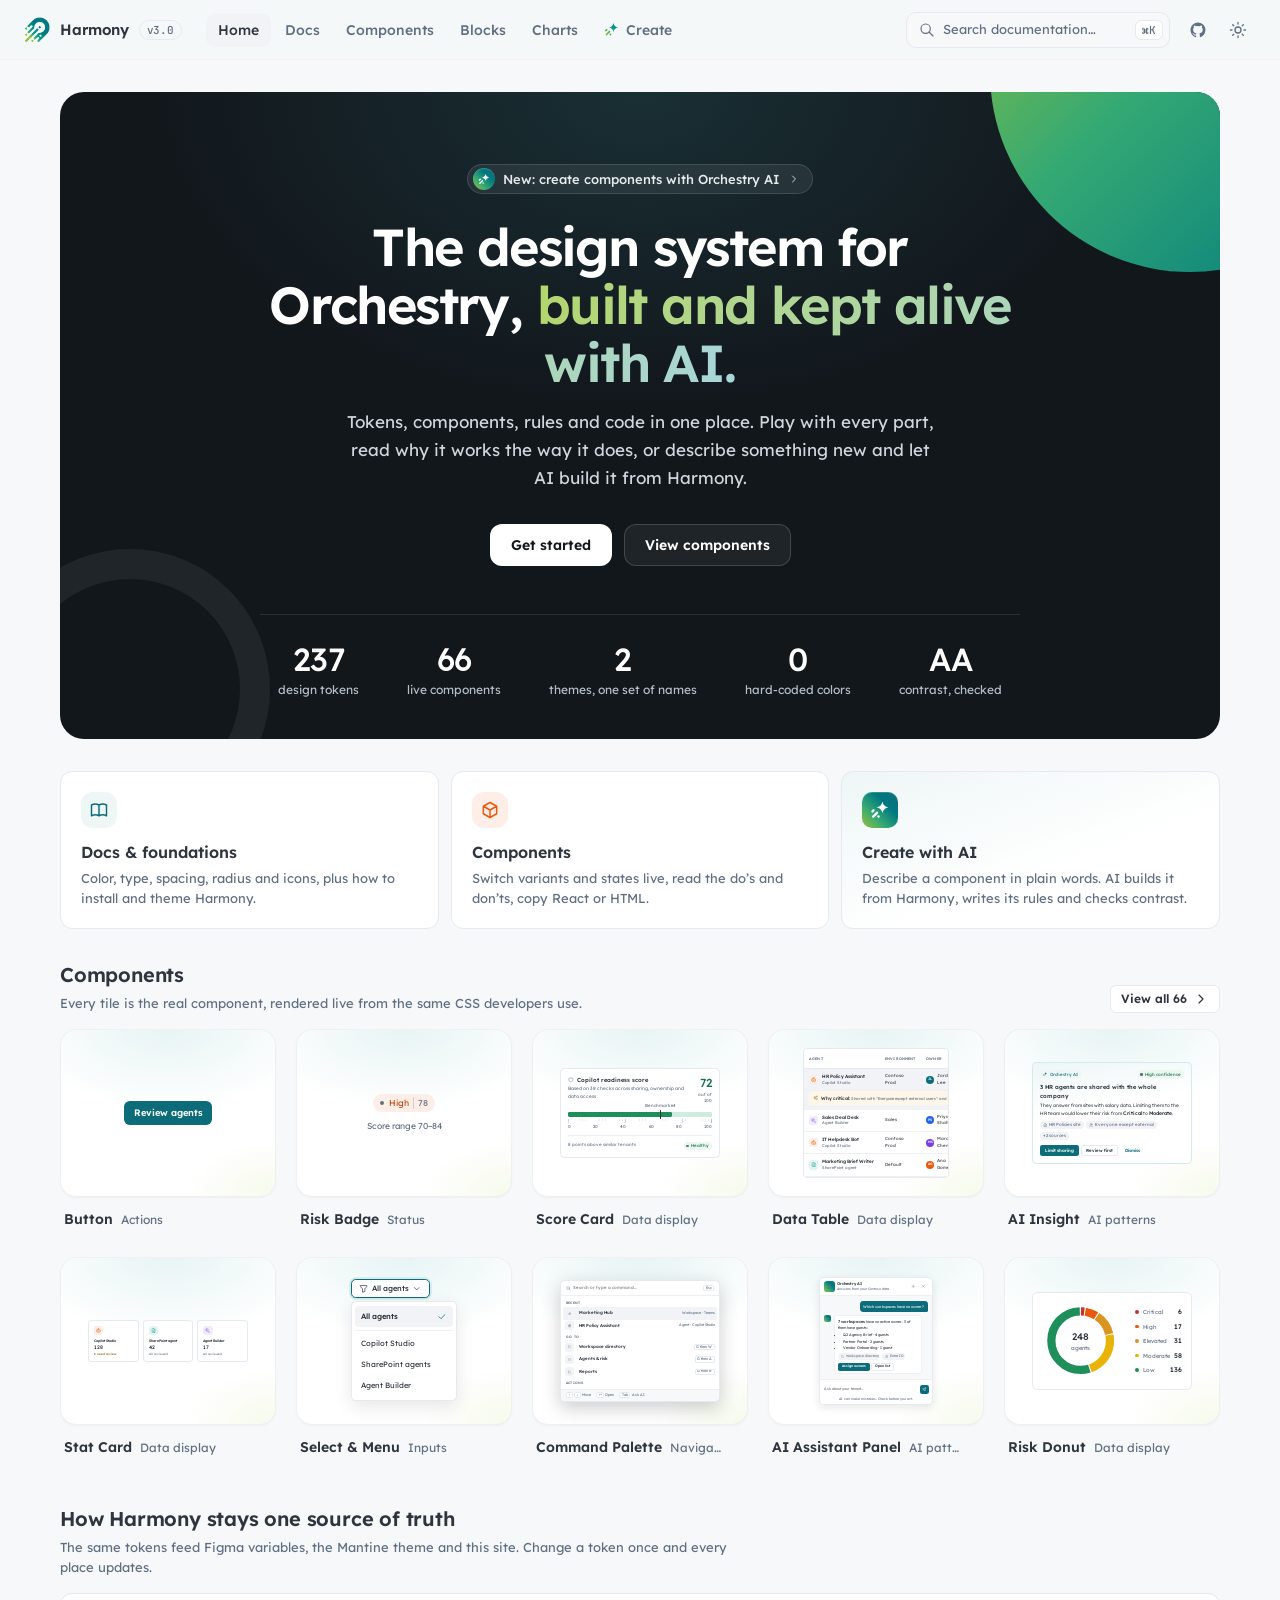
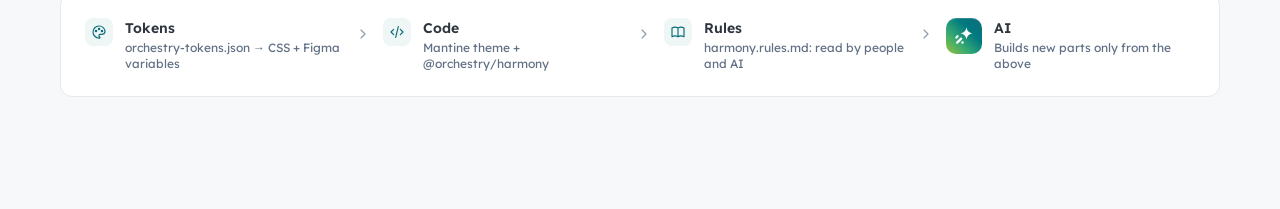
==== commit fdcb8608: "Modern component tiles Co-authored-by: Copilot App <223556219+Copilot@users.noreply.github.com>" ====
--- a/index.html
+++ b/index.html
@@ -8,8 +8,8 @@
 <link rel="preconnect" href="https://fonts.googleapis.com">
 <link href="https://fonts.googleapis.com/css2?family=Lexend:wght@400;500;600;700&family=JetBrains+Mono:wght@400;500&display=swap" rel="stylesheet">
 <script>(function(){try{var t=localStorage.getItem('harmony.theme');if(!t)t=matchMedia('(prefers-color-scheme: dark)').matches?'dark':'light';document.documentElement.dataset.theme=t;}catch(e){}})();</script>
-<link rel="stylesheet" href="orchestry-tokens.css?v=3.0.2">
-<link rel="stylesheet" href="harmony-components.css?v=3.0.2">
+<link rel="stylesheet" href="orchestry-tokens.css?v=3.0.6">
+<link rel="stylesheet" href="harmony-components.css?v=3.0.6">
 <style>
 /* ================= PLAYGROUND SHELL (pg-*) — built on Harmony tokens ================= */
 * { margin: 0; padding: 0; box-sizing: border-box; }
@@ -227,22 +227,27 @@
 .ov-card b { font: var(--type-heading-m); display: block; margin: var(--space-3) 0 4px; color: var(--text-primary); }
 .ov-card p { font: var(--type-body-s); color: var(--text-secondary); }
 .ov-card.ai { background: linear-gradient(160deg, var(--action-primary-subtle), var(--bg-surface) 60%); }
-.comp-grid { display: grid; grid-template-columns: repeat(auto-fill, minmax(200px, 1fr)); gap: var(--gap-cards); }
+.comp-grid { display: grid; grid-template-columns: repeat(auto-fill, minmax(220px, 1fr)); gap: 28px 20px; }
 .home-grid-wrap { container-type: inline-size; }
-.comp-grid.home-grid { grid-template-columns: repeat(5, 1fr); }
-@container (max-width: 1100px) { .comp-grid.home-grid { grid-template-columns: repeat(4, 1fr); } .home-grid > :nth-child(n+9) { display: none; } }
-@container (max-width: 860px) { .comp-grid.home-grid { grid-template-columns: repeat(3, 1fr); } .home-grid > :nth-child(n+7) { display: none; } }
-@container (max-width: 620px) { .comp-grid.home-grid { grid-template-columns: repeat(2, 1fr); } .home-grid > :nth-child(n+5) { display: none; } }
-.comp-tile { background: var(--bg-surface); border: 1px solid var(--border-default); border-radius: var(--radius-lg); overflow: hidden; color: inherit; display: block; }
-.comp-tile:hover { border-color: var(--border-brand); }
-.comp-tile { cursor: pointer; }
-.comp-tile:focus-visible { outline: 2px solid var(--border-focus, var(--border-brand)); outline-offset: 2px; }
-.comp-tile .thumb { height: 140px; background: var(--bg-page); background-image: radial-gradient(var(--border-default) 1px, transparent 1px); background-size: 12px 12px; display: flex; align-items: center; justify-content: center; overflow: hidden; pointer-events: none; padding: var(--space-3); }
-.comp-tile .thumb > div { flex-shrink: 0; max-width: none; }
-.comp-tile .thumb > div.wide { width: 360px; }
-.comp-tile .meta { padding: var(--space-3) var(--space-4); border-top: 1px solid var(--border-subtle); }
-.comp-tile b { font: var(--type-heading-s); display: block; }
-.comp-tile span { font: var(--type-caption); color: var(--text-secondary); }
+.comp-grid.home-grid { grid-template-columns: repeat(5, minmax(0, 1fr)); }
+@container (max-width: 1100px) { .comp-grid.home-grid { grid-template-columns: repeat(4, minmax(0, 1fr)); } .home-grid > :nth-child(n+9) { display: none; } }
+@container (max-width: 860px) { .comp-grid.home-grid { grid-template-columns: repeat(3, minmax(0, 1fr)); } .home-grid > :nth-child(n+7) { display: none; } }
+@container (max-width: 620px) { .comp-grid.home-grid { grid-template-columns: repeat(2, minmax(0, 1fr)); } .home-grid > :nth-child(n+5) { display: none; } }
+.comp-tile { min-width: 0; display: flex; flex-direction: column; gap: 12px; color: inherit; cursor: pointer; border-radius: 18px; outline: none; }
+.comp-tile .thumb { position: relative; min-width: 0; height: 168px; border-radius: 16px; display: flex; align-items: center; justify-content: center; overflow: hidden; pointer-events: none; padding: var(--space-3);
+  background: radial-gradient(120% 80% at 50% 0%, rgba(26,148,150,.10), transparent 60%), radial-gradient(60% 50% at 100% 100%, rgba(166,206,57,.10), transparent 70%), var(--bg-surface);
+  box-shadow: inset 0 0 0 1px var(--border-subtle), 0 1px 2px rgba(16,24,40,.04);
+  transition: box-shadow .25s var(--ease-standard), transform .25s var(--ease-standard); }
+[data-theme="dark"] .comp-tile .thumb { background: radial-gradient(120% 80% at 50% 0%, rgba(26,148,150,.18), transparent 60%), radial-gradient(60% 50% at 100% 100%, rgba(166,206,57,.08), transparent 70%), var(--bg-surface); box-shadow: inset 0 0 0 1px rgba(255,255,255,.06); }
+.comp-tile .thumb > div { flex-shrink: 0; max-width: none; transition: transform .35s var(--ease-standard); }
+.comp-tile .thumb > div.wide { width: 440px; }
+.comp-tile:hover .thumb, .comp-tile:focus-visible .thumb { transform: translateY(-3px); box-shadow: inset 0 0 0 1px var(--border-brand), 0 12px 32px -12px rgba(15,94,96,.35); }
+.comp-tile:focus-visible .thumb { box-shadow: inset 0 0 0 2px var(--border-brand), 0 0 0 4px var(--teal-100); }
+.comp-tile .meta { display: flex; align-items: baseline; gap: 8px; padding: 0 4px; min-width: 0; }
+.comp-tile b { font: var(--type-heading-s); color: var(--text-primary); white-space: nowrap; flex-shrink: 0; }
+.comp-tile span { font: var(--type-caption); color: var(--text-secondary); white-space: nowrap; overflow: hidden; text-overflow: ellipsis; min-width: 0; }
+.comp-tile .meta::after { content: "→"; margin-left: auto; font: var(--type-body-s); color: var(--text-brand); opacity: 0; transform: translateX(-4px); transition: opacity .2s, transform .2s var(--ease-standard); }
+.comp-tile:hover .meta::after, .comp-tile:focus-visible .meta::after { opacity: 1; transform: none; }
 
 /* Search */
 .pg-overlay { position: fixed; inset: 0; background: var(--bg-overlay); z-index: var(--z-modal); display: none; align-items: flex-start; justify-content: center; padding-top: 12vh; }
@@ -512,10 +517,10 @@
 
 <div class="pg-toasts" id="toasts" aria-live="polite"></div>
 
-<script src="harmony-tokens.js?v=3.0.2"></script>
-<script src="harmony-registry.js?v=3.0.2"></script>
-<script src="harmony-registry-plus.js?v=3.0.2"></script>
-<script src="harmony-ai.js?v=3.0.2"></script>
-<script src="harmony-playground.js?v=3.0.2"></script>
+<script src="harmony-tokens.js?v=3.0.6"></script>
+<script src="harmony-registry.js?v=3.0.6"></script>
+<script src="harmony-registry-plus.js?v=3.0.6"></script>
+<script src="harmony-ai.js?v=3.0.6"></script>
+<script src="harmony-playground.js?v=3.0.6"></script>
 </body>
 </html>
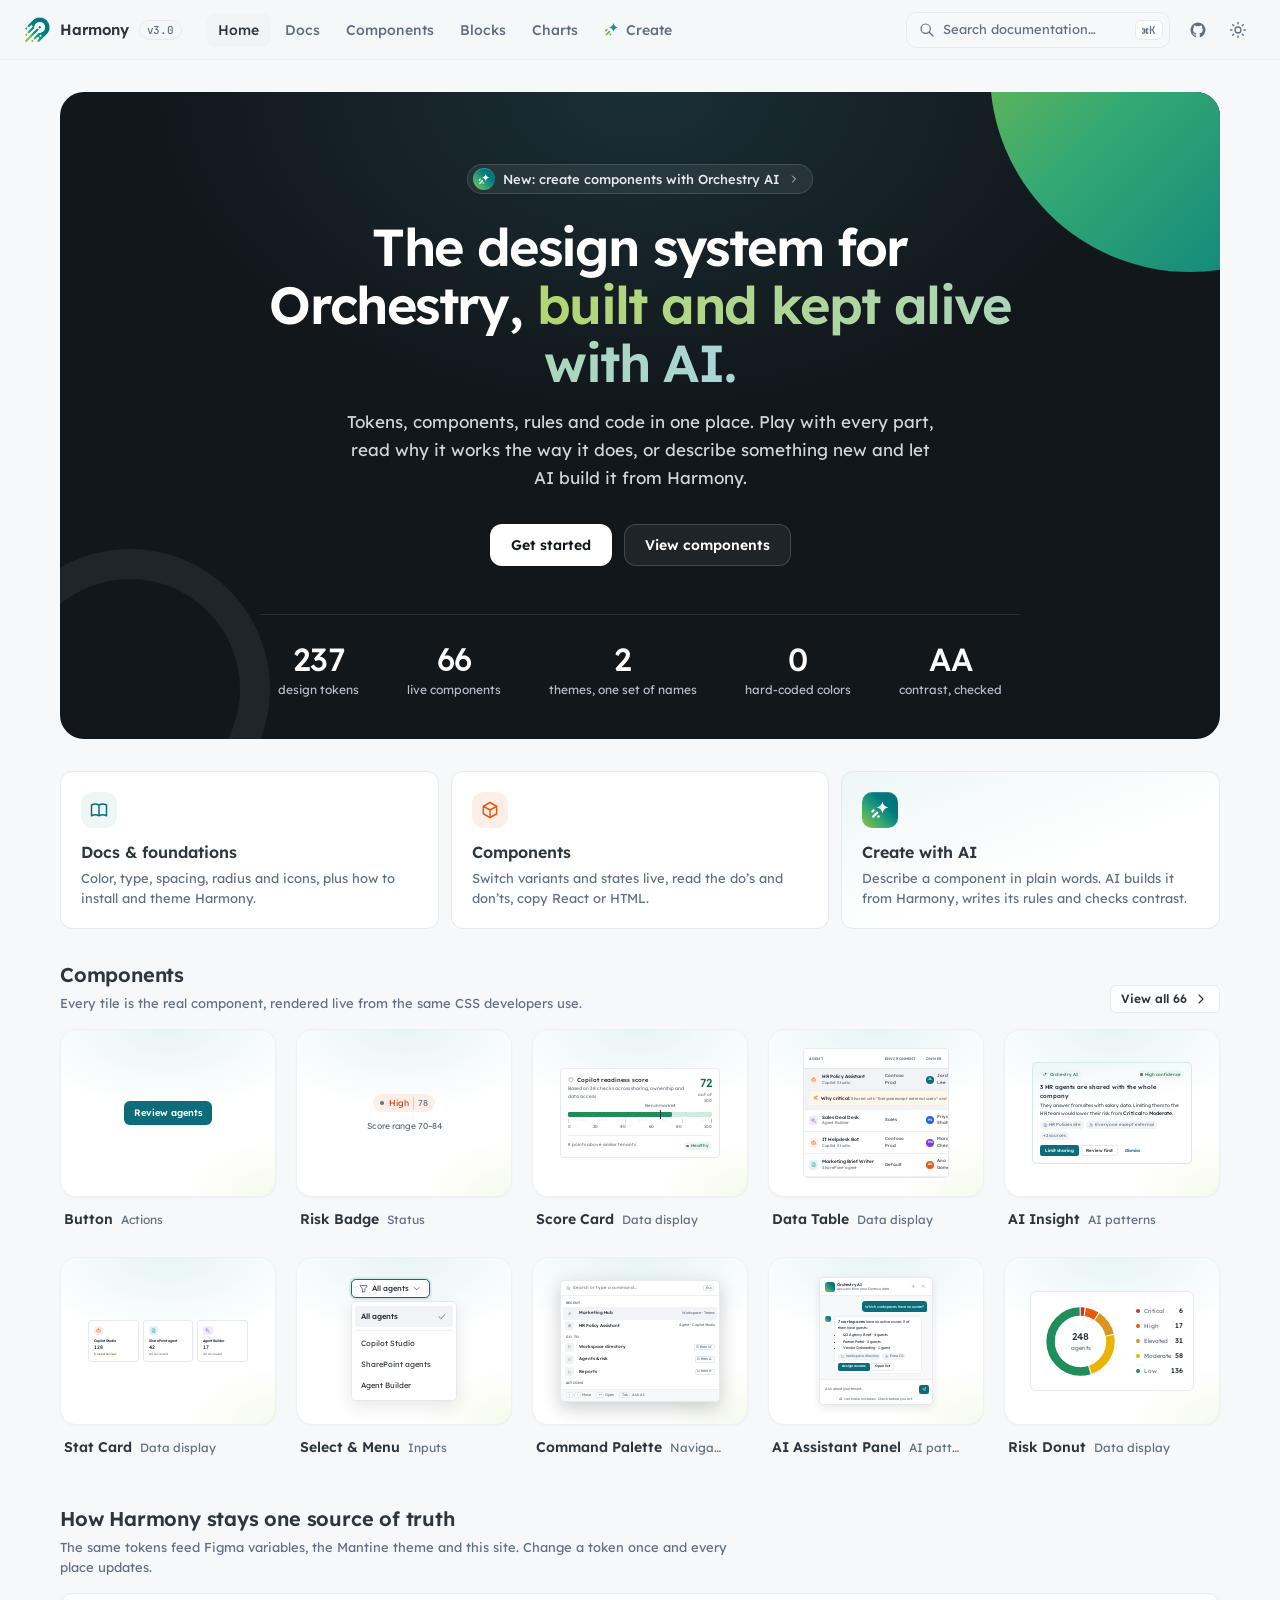
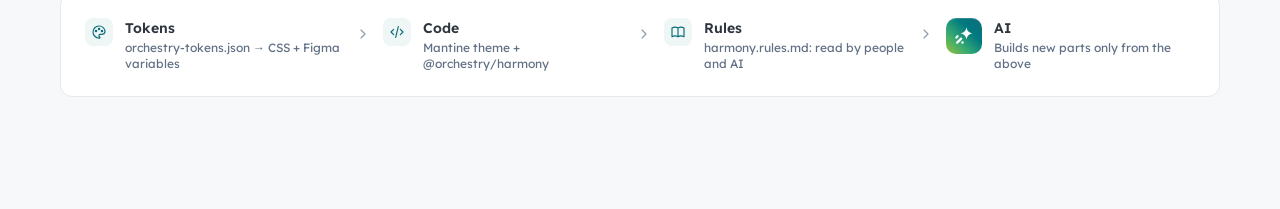
==== commit 09840004: "Lighter slate dark theme Co-authored-by: Copilot App <223556219+Copilot@users.noreply.github.com>" ====
--- a/index.html
+++ b/index.html
@@ -8,8 +8,8 @@
 <link rel="preconnect" href="https://fonts.googleapis.com">
 <link href="https://fonts.googleapis.com/css2?family=Lexend:wght@400;500;600;700&family=JetBrains+Mono:wght@400;500&display=swap" rel="stylesheet">
 <script>(function(){try{var t=localStorage.getItem('harmony.theme');if(!t)t=matchMedia('(prefers-color-scheme: dark)').matches?'dark':'light';document.documentElement.dataset.theme=t;}catch(e){}})();</script>
-<link rel="stylesheet" href="orchestry-tokens.css?v=3.0.6">
-<link rel="stylesheet" href="harmony-components.css?v=3.0.6">
+<link rel="stylesheet" href="orchestry-tokens.css?v=3.0.7">
+<link rel="stylesheet" href="harmony-components.css?v=3.0.7">
 <style>
 /* ================= PLAYGROUND SHELL (pg-*) — built on Harmony tokens ================= */
 * { margin: 0; padding: 0; box-sizing: border-box; }
@@ -220,7 +220,7 @@
 .ov-stats { display: flex; justify-content: center; gap: var(--space-12); margin: var(--space-12) auto 0; padding-top: var(--space-6); border-top: 1px solid rgba(255,255,255,.1); max-width: 760px; }
 .ov-stats b { display: block; font: var(--type-display); letter-spacing: var(--track-display); }
 .ov-stats span { font: var(--type-caption); color: var(--ink-300); }
-[data-theme="dark"] .ov-hero { background: #0D1115; border: 1px solid var(--border-default); }
+[data-theme="dark"] .ov-hero { background: var(--bg-nav); border: 1px solid var(--border-default); }
 .ov-cards { display: grid; grid-template-columns: repeat(3, 1fr); gap: var(--gap-cards); margin-bottom: var(--space-8); }
 .ov-card { background: var(--bg-surface); border: 1px solid var(--border-default); border-radius: var(--radius-lg); padding: var(--space-5); display: block; color: inherit; transition: border-color var(--duration-fast) var(--ease-standard), transform var(--duration-fast) var(--ease-standard); }
 .ov-card:hover { border-color: var(--border-brand); transform: translateY(-2px); }
@@ -517,10 +517,10 @@
 
 <div class="pg-toasts" id="toasts" aria-live="polite"></div>
 
-<script src="harmony-tokens.js?v=3.0.6"></script>
-<script src="harmony-registry.js?v=3.0.6"></script>
-<script src="harmony-registry-plus.js?v=3.0.6"></script>
-<script src="harmony-ai.js?v=3.0.6"></script>
-<script src="harmony-playground.js?v=3.0.6"></script>
+<script src="harmony-tokens.js?v=3.0.7"></script>
+<script src="harmony-registry.js?v=3.0.7"></script>
+<script src="harmony-registry-plus.js?v=3.0.7"></script>
+<script src="harmony-ai.js?v=3.0.7"></script>
+<script src="harmony-playground.js?v=3.0.7"></script>
 </body>
 </html>
--- a/orchestry-tokens.css
+++ b/orchestry-tokens.css
@@ -238,15 +238,15 @@
    semantic token below swaps; primitives stay the same. */
 [data-theme="dark"] {
   color-scheme: dark;
-  --bg-page:      #111519;
-  --bg-surface:   #181D23;
-  --bg-subtle:    #14191E;
+  --bg-page:      #1F262E;
+  --bg-surface:   #272F38;
+  --bg-subtle:    #232A33;
   --bg-hover:     rgba(255,255,255,0.06);
   --bg-pressed:   rgba(255,255,255,0.10);
   --bg-selected:  rgba(58,157,162,0.16);
-  --bg-inverse:   #2A313A;
-  --bg-nav:       #14191E;
-  --bg-overlay:   rgba(0,0,0,0.6);
+  --bg-inverse:   #3A4450;
+  --bg-nav:       #1A2027;
+  --bg-overlay:   rgba(10,14,18,0.55);
 
   --text-primary:   #E8ECF0;  /* 14.6:1 on surface */
   --text-body:      #C3CBD4;
@@ -296,8 +296,8 @@
   --entity-solution-fg: #3CC3E3;   --entity-solution-bg: rgba(8,145,178,0.18);
   --entity-neutral-fg: var(--ink-200); --entity-neutral-bg: rgba(255,255,255,0.07);
 
-  --shadow-xs: 0 1px 2px rgba(0,0,0,0.3);
-  --shadow-sm: 0 2px 8px rgba(0,0,0,0.35);
-  --shadow-md: 0 10px 28px rgba(0,0,0,0.45);
-  --shadow-lg: 0 20px 60px rgba(0,0,0,0.6);
+  --shadow-xs: 0 1px 2px rgba(8,12,16,0.25);
+  --shadow-sm: 0 2px 8px rgba(8,12,16,0.28);
+  --shadow-md: 0 10px 28px rgba(8,12,16,0.36);
+  --shadow-lg: 0 20px 60px rgba(8,12,16,0.5);
 }
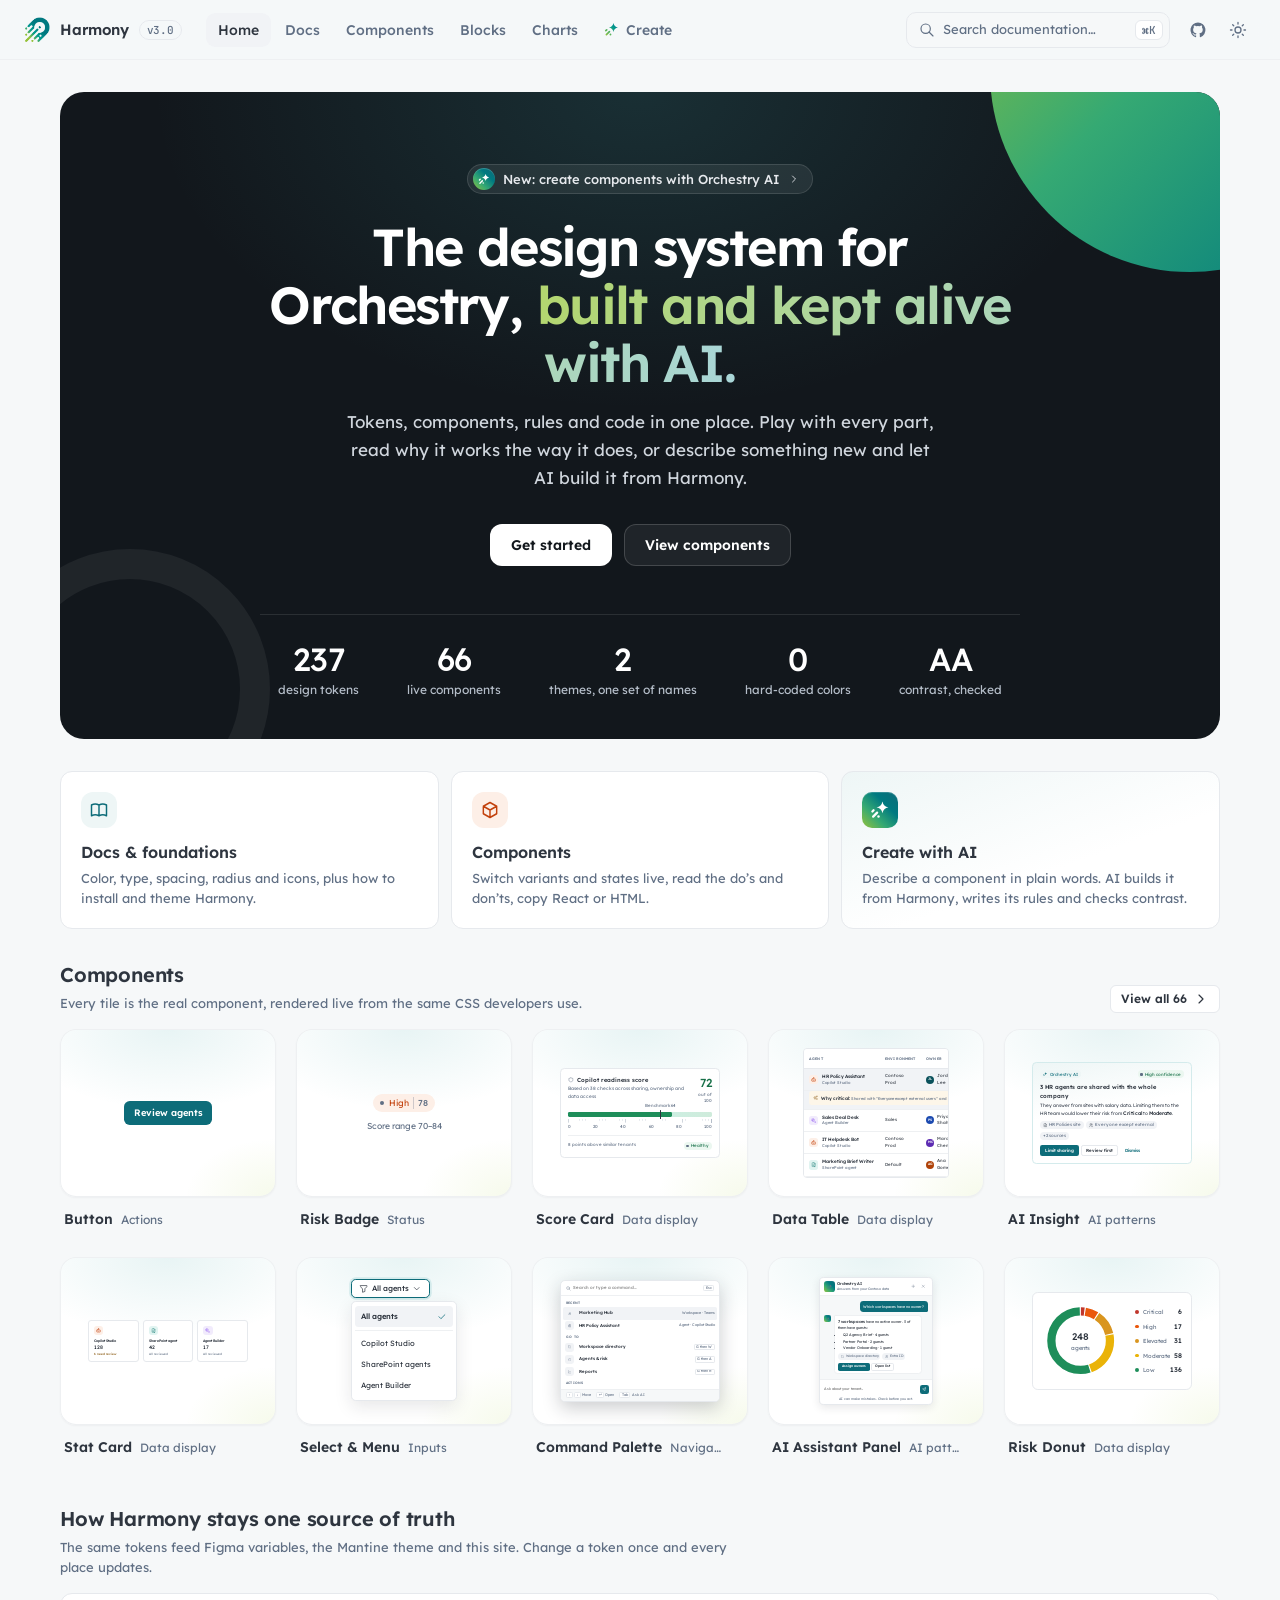
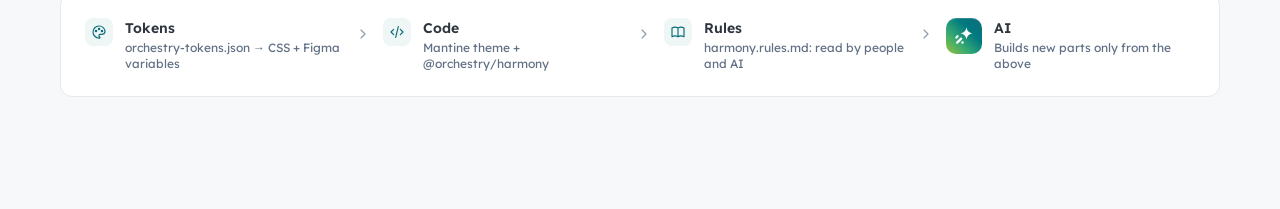
==== commit 8b71b07a: "WCAG AA pass in both themes (v3.0.10) Co-authored-by: Copilot App <223556219+Copilot@users.noreply.g" ====
--- a/index.html
+++ b/index.html
@@ -8,8 +8,8 @@
 <link rel="preconnect" href="https://fonts.googleapis.com">
 <link href="https://fonts.googleapis.com/css2?family=Lexend:wght@400;500;600;700&family=JetBrains+Mono:wght@400;500&display=swap" rel="stylesheet">
 <script>(function(){try{var t=localStorage.getItem('harmony.theme');if(!t)t=matchMedia('(prefers-color-scheme: dark)').matches?'dark':'light';document.documentElement.dataset.theme=t;}catch(e){}})();</script>
-<link rel="stylesheet" href="orchestry-tokens.css?v=3.0.7">
-<link rel="stylesheet" href="harmony-components.css?v=3.0.7">
+<link rel="stylesheet" href="orchestry-tokens.css?v=3.0.10">
+<link rel="stylesheet" href="harmony-components.css?v=3.0.10">
 <style>
 /* ================= PLAYGROUND SHELL (pg-*) — built on Harmony tokens ================= */
 * { margin: 0; padding: 0; box-sizing: border-box; }
@@ -59,7 +59,7 @@
 .pg-side:hover { scrollbar-color: var(--border-strong) transparent; }
 .pg-side h6 { font: 500 12px/16px var(--font-sans); color: var(--text-secondary); padding: 0 10px; margin: 22px 0 6px; display: flex; justify-content: space-between; align-items: center; }
 .pg-side h6:first-child { margin-top: 0; }
-.pg-side h6 .n { font: 500 11px/16px var(--font-mono); color: var(--text-disabled); }
+.pg-side h6 .n { font: 500 11px/16px var(--font-mono); color: var(--text-secondary); }
 .pg-side a { position: relative; display: flex; align-items: center; gap: var(--space-2); height: 32px; padding: 0 10px; border-radius: 8px; font: 400 14px/20px var(--font-sans); color: var(--text-body); transition: background var(--duration-fast) var(--ease-standard), color var(--duration-fast) var(--ease-standard); }
 .pg-side a:hover { background: var(--bg-hover); color: var(--text-primary); }
 .pg-side a.on { background: var(--bg-hover); color: var(--text-primary); font-weight: 500; }
@@ -119,7 +119,15 @@
 .pg-input { width: 100%; height: var(--control-h-md); padding: 0 var(--space-3); border: 1px solid var(--border-default); border-radius: var(--radius-md); background: var(--bg-surface); font: var(--type-body-s); color: var(--text-primary); outline: none; }
 .pg-input:focus { border-color: var(--border-brand); box-shadow: var(--focus-ring); }
 select.pg-input { appearance: none; background-image: url("data:image/svg+xml,%3Csvg xmlns='http://www.w3.org/2000/svg' width='16' height='16' viewBox='0 0 24 24' fill='none' stroke='%23606F84' stroke-width='2'%3E%3Cpath d='M6 9l6 6 6-6'/%3E%3C/svg%3E"); background-repeat: no-repeat; background-position: right 8px center; padding-right: 30px; }
-input[type=range] { width: 100%; accent-color: var(--action-primary); }
+input[type=range] { -webkit-appearance: none; appearance: none; width: 100%; height: 20px; margin: 0; background: transparent; cursor: pointer; --p: 50%; }
+input[type=range]::-webkit-slider-runnable-track { height: 6px; border-radius: 999px; background: linear-gradient(var(--action-primary) 0 0) 0 / var(--p) 100% no-repeat, var(--border-default); }
+input[type=range]::-moz-range-track { height: 6px; border-radius: 999px; background: var(--border-default); }
+input[type=range]::-moz-range-progress { height: 6px; border-radius: 999px; background: var(--action-primary); }
+input[type=range]::-webkit-slider-thumb { -webkit-appearance: none; width: 18px; height: 18px; margin-top: -6px; border-radius: 50%; background: var(--bg-surface); border: 2px solid var(--action-primary); box-shadow: var(--shadow-xs); transition: transform .15s var(--ease-standard); }
+input[type=range]::-moz-range-thumb { width: 14px; height: 14px; border-radius: 50%; background: var(--bg-surface); border: 2px solid var(--action-primary); }
+input[type=range]:hover::-webkit-slider-thumb { transform: scale(1.1); }
+input[type=range]:focus-visible { box-shadow: none; }
+input[type=range]:focus-visible::-webkit-slider-thumb { box-shadow: var(--focus-ring); }
 .tgl { width: 32px; height: 18px; border-radius: var(--radius-full); background: var(--border-strong); position: relative; flex-shrink: 0; transition: background var(--duration-fast) var(--ease-standard); }
 .tgl::after { content: ''; position: absolute; top: 2px; left: 2px; width: 14px; height: 14px; border-radius: 50%; background: #fff; box-shadow: var(--shadow-xs); transition: left var(--duration-fast) var(--ease-standard); }
 .tgl.on { background: var(--action-primary); }
@@ -276,14 +284,14 @@
 /* AI Studio */
 .ai-box { background: var(--bg-surface); border: 1px solid var(--border-default); border-radius: var(--radius-xl); box-shadow: var(--shadow-sm); overflow: hidden; }
 .ai-box textarea { width: 100%; min-height: 96px; border: none; outline: none; resize: vertical; padding: var(--space-5) var(--space-6) var(--space-2); font: 400 16px/26px var(--font-sans); color: var(--text-primary); background: transparent; }
-.ai-box textarea::placeholder { color: var(--text-disabled); }
+.ai-box textarea::placeholder { color: var(--text-secondary); }
 .ai-foot { display: flex; align-items: center; justify-content: space-between; gap: var(--space-3); padding: var(--space-3) var(--space-4) var(--space-3) var(--space-6); border-top: 1px solid var(--border-subtle); background: var(--bg-subtle); }
 .ai-ideas { display: flex; flex-wrap: wrap; gap: var(--space-2); margin: var(--space-4) 0 var(--space-8); }
 .ai-idea { display: inline-flex; align-items: center; gap: 6px; height: 30px; padding: 0 var(--space-3); border-radius: var(--radius-full); border: 1px solid var(--border-default); background: var(--bg-surface); font: 500 12px/16px var(--font-sans); color: var(--text-body); }
 .ai-idea:hover { border-color: var(--border-brand); color: var(--text-brand); }
 .ai-idea svg { color: var(--text-brand); }
 .ai-steps { background: var(--bg-surface); border: 1px solid var(--border-default); border-radius: var(--radius-lg); padding: var(--space-5) var(--space-6); display: flex; flex-direction: column; gap: var(--space-3); margin-bottom: var(--space-6); }
-.ai-step { display: flex; align-items: center; gap: var(--space-3); font: var(--type-body-s); color: var(--text-disabled); }
+.ai-step { display: flex; align-items: center; gap: var(--space-3); font: var(--type-body-s); color: var(--text-secondary); }
 .ai-step .s-ic { width: 20px; height: 20px; border-radius: 50%; border: 1.5px solid var(--border-strong); display: flex; align-items: center; justify-content: center; flex-shrink: 0; }
 .ai-step.run { color: var(--text-primary); }
 .ai-step.run .s-ic { border-color: var(--action-primary-subtle); border-top-color: var(--border-brand); animation: spin .7s linear infinite; }
@@ -311,7 +319,7 @@
 .h-icon-btn[disabled] { color: var(--text-disabled); background: var(--bg-hover); border-color: transparent; cursor: not-allowed; }
 .h-icon-btn.sm { width: var(--control-h-sm); height: var(--control-h-sm); border-radius: var(--radius-sm); }
 .h-input input { border: 0; outline: 0; background: transparent; flex: 1; min-width: 0; font: var(--type-body-s); color: var(--text-primary); }
-.h-input input::placeholder { color: var(--text-disabled); }
+.h-input input::placeholder { color: var(--text-secondary); }
 .h-input:focus-within { border-color: var(--border-brand); box-shadow: var(--focus-ring); }
 .h-input.error:focus-within { border-color: var(--status-danger-solid); box-shadow: 0 0 0 3px var(--status-danger-bg); }
 .h-input.disabled { background: var(--bg-hover); cursor: not-allowed; }
@@ -517,10 +525,10 @@
 
 <div class="pg-toasts" id="toasts" aria-live="polite"></div>
 
-<script src="harmony-tokens.js?v=3.0.7"></script>
-<script src="harmony-registry.js?v=3.0.7"></script>
-<script src="harmony-registry-plus.js?v=3.0.7"></script>
-<script src="harmony-ai.js?v=3.0.7"></script>
-<script src="harmony-playground.js?v=3.0.7"></script>
+<script src="harmony-tokens.js?v=3.0.10"></script>
+<script src="harmony-registry.js?v=3.0.10"></script>
+<script src="harmony-registry-plus.js?v=3.0.10"></script>
+<script src="harmony-ai.js?v=3.0.10"></script>
+<script src="harmony-playground.js?v=3.0.10"></script>
 </body>
 </html>
--- a/orchestry-tokens.css
+++ b/orchestry-tokens.css
@@ -83,7 +83,7 @@
   --text-primary:   var(--ink-800);  /* 12.4:1 */
   --text-body:      var(--ink-700);  /* long-form reading text */
   --text-secondary: var(--ink-500);  /* 5.1:1 */
-  --text-disabled:  var(--ink-400);  /* Placeholder/disabled only, never content */
+  --text-disabled:  var(--ink-400);  /* Disabled only. Placeholders use text-secondary */
   --text-inverse:   var(--ink-0);
   --text-brand:     var(--teal-700);
   --text-on-brand:  var(--ink-0);
@@ -139,13 +139,13 @@
   --viz-score-fill:  linear-gradient(90deg, var(--blue-500) 0%, #14B8A6 55%, var(--green-600) 100%);
 
   /* Entity identity (Agents) */
-  --agent-studio-fg: var(--orange-500);      --agent-studio-bg: var(--orange-50);
-  --agent-sharepoint-fg: var(--mint-600);    --agent-sharepoint-bg: var(--mint-50);
+  --agent-studio-fg: var(--orange-600);      --agent-studio-bg: var(--orange-50);
+  --agent-sharepoint-fg: var(--mint-700);    --agent-sharepoint-bg: var(--mint-50);
   --agent-builder-fg: var(--violet-600);     --agent-builder-bg: var(--violet-50);
   --entity-environment-fg: var(--indigo-600); --entity-environment-bg: var(--indigo-50);
   --entity-dlp-fg: #16A34A;                   --entity-dlp-bg: #E6F6EA;
-  --entity-connection-fg: var(--orange-500);  --entity-connection-bg: var(--orange-50);
-  --entity-solution-fg: var(--cyan-600);      --entity-solution-bg: var(--cyan-50);
+  --entity-connection-fg: var(--orange-600);  --entity-connection-bg: var(--orange-50);
+  --entity-solution-fg: var(--cyan-700);      --entity-solution-bg: var(--cyan-50);
   --entity-neutral-fg: var(--ink-700);        --entity-neutral-bg: #EDEFF2;
 
   --brand-gradient: linear-gradient(135deg, var(--lime-400) 0%, var(--leaf-500) 45%, var(--teal-600) 100%);
@@ -250,7 +250,7 @@
 
   --text-primary:   #E8ECF0;  /* 14.6:1 on surface */
   --text-body:      #C3CBD4;
-  --text-secondary: var(--ink-400);  /* 6.0:1 */
+  --text-secondary: #9AA6B6;  /* 5.4:1 on surface, 4.5:1 on raised rows */
   --text-disabled:  var(--ink-500);
   --text-inverse:   var(--ink-0);
   --text-brand:     var(--teal-300);  /* 7.4:1 */
@@ -265,22 +265,22 @@
   --action-primary:        var(--teal-600);
   --action-primary-hover:  var(--teal-500);
   --action-primary-subtle: rgba(58,157,162,0.16);
-  --action-danger:         var(--red-500);
+  --action-danger:         var(--red-600);  /* white text 5.5:1 (red-500 was 4.1) */
   --focus-ring:            0 0 0 3px rgba(58,157,162,0.45);
 
   --status-success-fg: #5CCB94;  --status-success-bg: rgba(47,163,107,0.14);  --status-success-solid: var(--green-500);
   --status-warning-fg: #E8B04B;  --status-warning-bg: rgba(217,149,31,0.14);  --status-warning-solid: var(--amber-500);
-  --status-danger-fg:  #F2837A;  --status-danger-bg:  rgba(220,74,63,0.15);   --status-danger-solid:  var(--red-500);
+  --status-danger-fg:  #F59992;  --status-danger-bg:  rgba(220,74,63,0.15);   --status-danger-solid:  var(--red-500);
   --status-info-fg:    #82B1FA;  --status-info-bg:    rgba(59,130,246,0.15);  --status-info-solid:    var(--blue-500);
   --status-neutral-fg: var(--ink-300); --status-neutral-bg: rgba(255,255,255,0.06); --status-neutral-solid: var(--ink-500);
 
-  --risk-critical-fg: #F2837A;  --risk-critical-bg: rgba(220,74,63,0.15);  --risk-critical-solid: var(--red-500);
+  --risk-critical-fg: #F59992;  --risk-critical-bg: rgba(220,74,63,0.15);  --risk-critical-solid: var(--red-500);
   --risk-high-fg:     #F59E66;  --risk-high-bg:     rgba(234,88,12,0.15);  --risk-high-solid: var(--orange-500);
   --risk-elevated-fg: #EDB25A;  --risk-elevated-bg: rgba(217,149,31,0.14); --risk-elevated-solid: var(--amber-500);
   --risk-moderate-fg: #E6C74A;  --risk-moderate-bg: rgba(234,179,8,0.13);  --risk-moderate-solid: var(--yellow-500);
   --risk-low-fg:      #5CCB94;  --risk-low-bg:      rgba(47,163,107,0.14); --risk-low-solid: var(--green-500);
 
-  --priority-urgent: #F2837A;  --priority-important: #E8B04B;  --priority-standard: var(--ink-400);
+  --priority-urgent: #F59992;  --priority-important: #E8B04B;  --priority-standard: var(--ink-400);
 
   --viz-1: var(--teal-400);  --viz-2: var(--blue-500);  --viz-3: var(--violet-500);  --viz-7: var(--lime-500);
   --viz-grid: rgba(255,255,255,0.07);
@@ -289,8 +289,8 @@
 
   --agent-studio-fg: #F59E66;      --agent-studio-bg: rgba(234,88,12,0.15);
   --agent-sharepoint-fg: #3CCFBE;  --agent-sharepoint-bg: rgba(13,148,136,0.18);
-  --agent-builder-fg: #A98BFA;     --agent-builder-bg: rgba(139,92,246,0.18);
-  --entity-environment-fg: #8E8BF6; --entity-environment-bg: rgba(79,70,229,0.2);
+  --agent-builder-fg: #B9A2FB;     --agent-builder-bg: rgba(139,92,246,0.18);
+  --entity-environment-fg: #9C99F7; --entity-environment-bg: rgba(79,70,229,0.2);
   --entity-dlp-fg: #4ADE80;        --entity-dlp-bg: rgba(22,163,74,0.15);
   --entity-connection-fg: #F59E66; --entity-connection-bg: rgba(234,88,12,0.15);
   --entity-solution-fg: #3CC3E3;   --entity-solution-bg: rgba(8,145,178,0.18);
--- a/harmony-components.css
+++ b/harmony-components.css
@@ -21,7 +21,7 @@
 .h-link { font: var(--type-button); color: var(--text-brand); display: inline-flex; align-items: center; gap: 4px; }
 
 /* Inputs */
-.h-input { display: flex; align-items: center; gap: var(--space-2); height: var(--control-h-md); padding: 0 var(--space-3); border: 1px solid var(--border-default); border-radius: var(--radius-md); background: var(--bg-surface); font: var(--type-body-s); color: var(--text-disabled); min-width: 240px; }
+.h-input { display: flex; align-items: center; gap: var(--space-2); height: var(--control-h-md); padding: 0 var(--space-3); border: 1px solid var(--border-default); border-radius: var(--radius-md); background: var(--bg-surface); font: var(--type-body-s); color: var(--text-secondary); min-width: 240px; }
 .h-input.focus { border-color: var(--border-brand); box-shadow: var(--focus-ring); color: var(--text-primary); }
 .h-input.error { border-color: var(--status-danger-solid); }
 .h-field { display: flex; flex-direction: column; gap: 6px; }
@@ -154,12 +154,12 @@
 .h-risk.moderate { color: var(--risk-moderate-fg); background: var(--risk-moderate-bg); }
 .h-risk.low { color: var(--risk-low-fg); background: var(--risk-low-bg); }
 .h-risk.sm { height: 20px; padding: 0 var(--space-2); font-size: 11px; }
-.h-risk .score { font-weight: 500; opacity: .85; padding-left: 6px; border-left: 1px solid currentColor; border-left-color: color-mix(in srgb, currentColor 30%, transparent); }
+.h-risk .score { font-weight: 500; padding-left: 6px; border-left: 1px solid currentColor; border-left-color: color-mix(in srgb, currentColor 30%, transparent); }
 .h-pri { display: inline-flex; align-items: center; gap: 6px; font: 500 13px/20px var(--font-sans); }
 .h-pri .h-dot { width: 7px; height: 7px; background: currentColor; }
 .h-pri.urgent { color: var(--priority-urgent); } .h-pri.important { color: var(--priority-important); } .h-pri.standard { color: var(--priority-standard); }
-.h-tag { display: inline-flex; align-items: center; gap: 4px; height: 22px; padding: 0 var(--space-2); border-radius: var(--radius-full); background: var(--bg-hover); color: var(--text-secondary); font: 500 11px/16px var(--font-sans); white-space: nowrap; }
-.h-tag svg { color: var(--text-secondary); }
+.h-tag { display: inline-flex; align-items: center; gap: 4px; height: 22px; padding: 0 var(--space-2); border-radius: var(--radius-full); background: var(--bg-hover); color: var(--text-body); font: 500 11px/16px var(--font-sans); white-space: nowrap; }
+.h-tag svg { color: var(--text-body); }
 .h-count { display: inline-flex; align-items: center; height: 22px; padding: 0 10px; border-radius: var(--radius-full); font: var(--type-label); }
 .h-count.urgent { color: var(--status-danger-fg); background: var(--status-danger-bg); }
 .h-count.important { color: var(--status-warning-fg); background: var(--status-warning-bg); }
@@ -277,7 +277,7 @@
 .h-cal-grid { display: grid; grid-template-columns: repeat(7, 34px); row-gap: 2px; }
 .h-cal-grid span { height: 32px; display: flex; align-items: center; justify-content: center; font: var(--type-body-s); color: var(--text-primary); border-radius: var(--radius-sm); cursor: pointer; }
 .h-cal-grid span.dow { font: var(--type-caption); color: var(--text-secondary); cursor: default; }
-.h-cal-grid span.mute { color: var(--text-disabled); }
+.h-cal-grid span.mute { color: var(--text-secondary); }
 .h-cal-grid span:not(.dow):hover { background: var(--bg-hover); }
 .h-cal-grid span.today { box-shadow: inset 0 0 0 1px var(--border-brand); }
 .h-cal-grid span.in { background: var(--bg-selected); border-radius: 0; color: var(--text-brand); }
@@ -318,7 +318,7 @@
 .h-topbar .h-input { flex: 1; max-width: 360px; margin-left: auto; height: 32px; background: var(--bg-subtle); }
 .h-topbar .tools { display: flex; align-items: center; gap: 4px; }
 .h-indicator { position: relative; display: inline-flex; }
-.h-indicator > .n { position: absolute; top: -4px; right: -5px; min-width: 16px; height: 16px; padding: 0 4px; border-radius: 8px; background: var(--status-danger-solid); color: #fff; font: 600 10px/16px var(--font-sans); text-align: center; box-shadow: 0 0 0 2px var(--bg-surface); }
+.h-indicator > .n { position: absolute; top: -4px; right: -5px; min-width: 16px; height: 16px; padding: 0 4px; border-radius: 8px; background: var(--action-danger); color: #fff; font: 600 10px/16px var(--font-sans); text-align: center; box-shadow: 0 0 0 2px var(--bg-surface); }
 .h-indicator > .d { position: absolute; top: 4px; right: 4px; width: 8px; height: 8px; border-radius: 50%; background: var(--status-danger-solid); box-shadow: 0 0 0 2px var(--bg-surface); }
 .h-indicator > .d.brand { background: var(--action-primary); }
 .h-indicator > .d.pulse::after { content: ''; position: absolute; inset: -3px; border-radius: 50%; border: 2px solid var(--status-danger-solid); animation: hPulse 1.6s infinite; }
@@ -514,7 +514,7 @@
 .h-ai-foot { padding: 0 var(--space-3) var(--space-2); font: var(--type-caption); color: var(--text-secondary); text-align: center; }
 .h-ai-field { position: relative; border-radius: var(--radius-md); padding: 1px; background: var(--brand-gradient); }
 .h-ai-field .h-input { border: 0; height: 30px; }
-.h-ai-field .ghost { color: var(--text-disabled); }
+.h-ai-field .ghost { color: var(--text-secondary); }
 .h-ai-hint { display: flex; align-items: center; gap: 6px; font: var(--type-caption); color: var(--text-secondary); margin-top: 6px; }
 .h-ai-hint .comet { width: 12px; height: 12px; color: var(--text-brand); }
 .h-ai-fb { display: flex; align-items: center; gap: var(--space-2); font: var(--type-caption); color: var(--text-secondary); flex-wrap: wrap; }
@@ -532,3 +532,6 @@
 [class*="h-"] input:not([type="checkbox"]):not([type="radio"]):not([type="range"]):focus,
 [class*="h-"] input:not([type="checkbox"]):not([type="radio"]):not([type="range"]):focus-visible,
 [class*="h-"] textarea:focus, [class*="h-"] textarea:focus-visible { outline: none; box-shadow: none; }
+
+/* AA: white initials on viz colors get a 25% shade so every hue clears 4.5:1 in both themes */
+.h-avatar[style*="--viz-"], .h-switcher .h-tile[style*="--viz-"] { background-image: linear-gradient(rgba(0,0,0,.25), rgba(0,0,0,.25)) !important; }
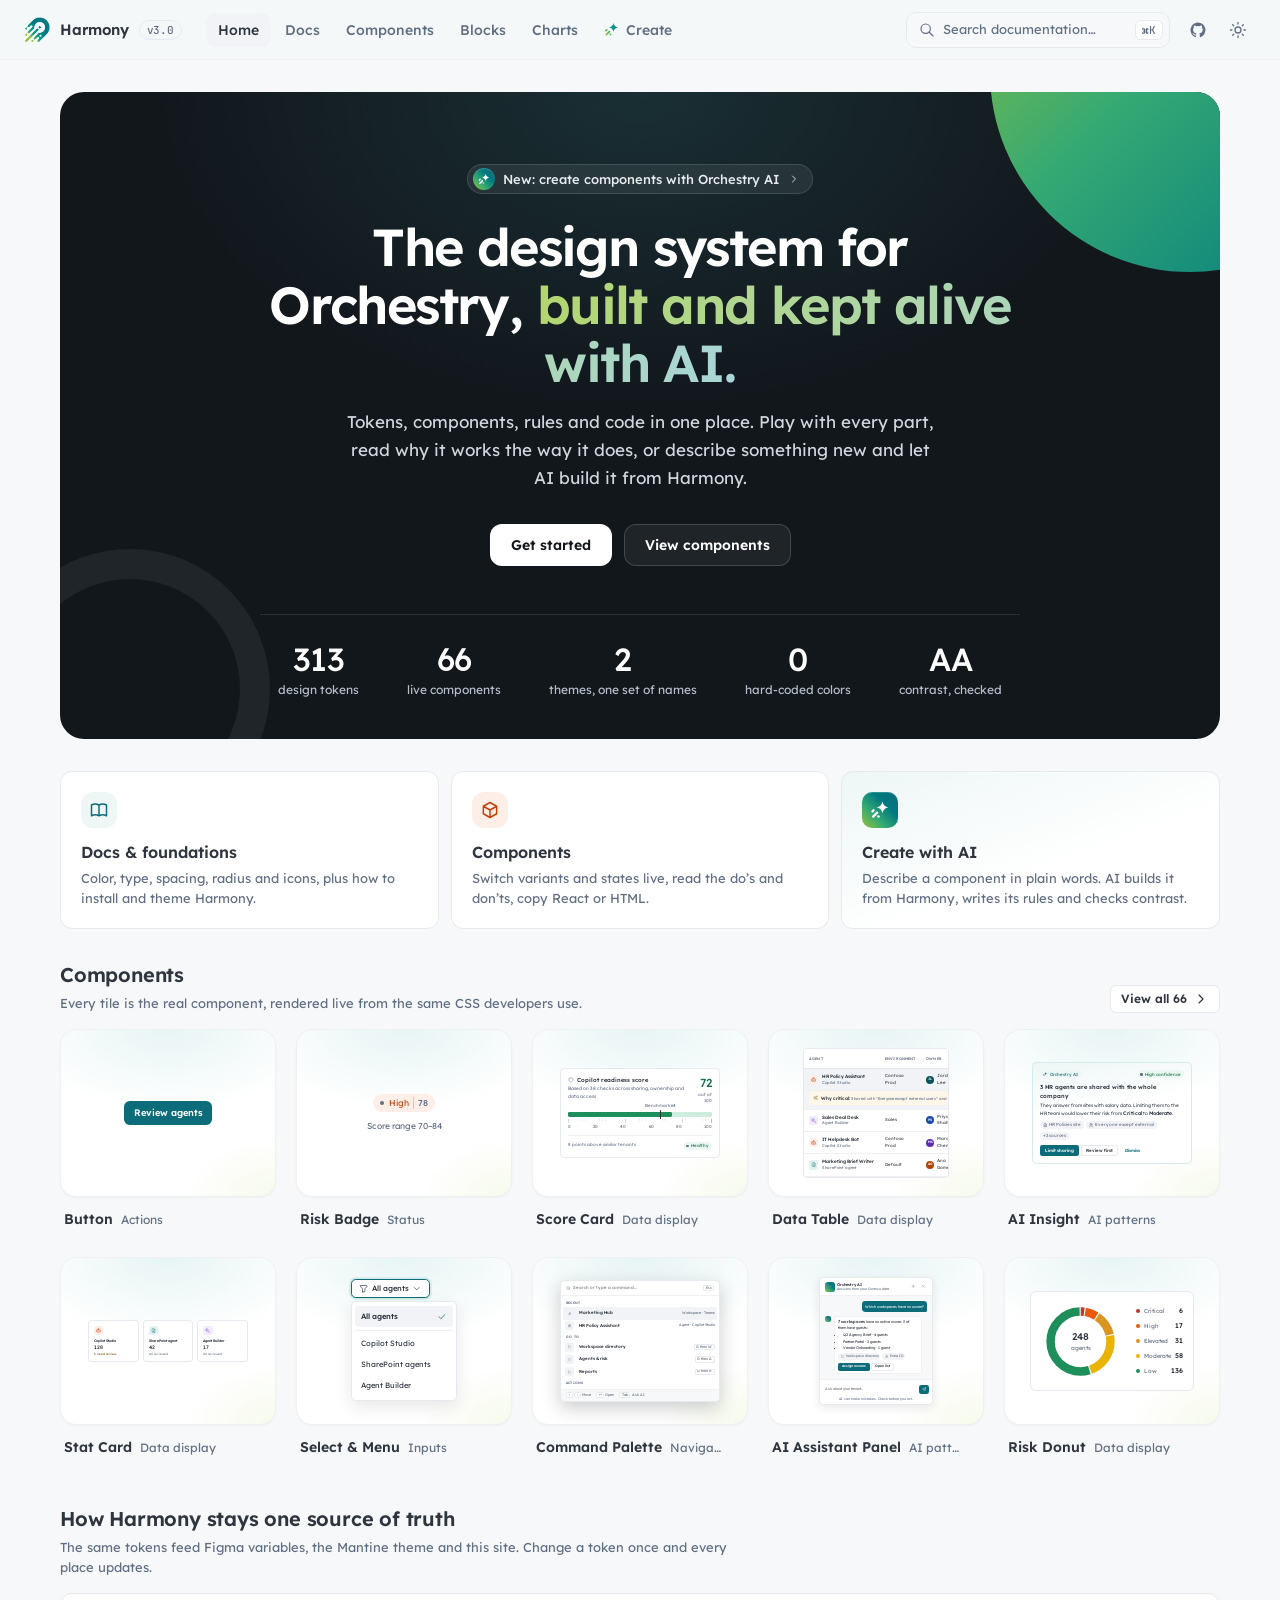
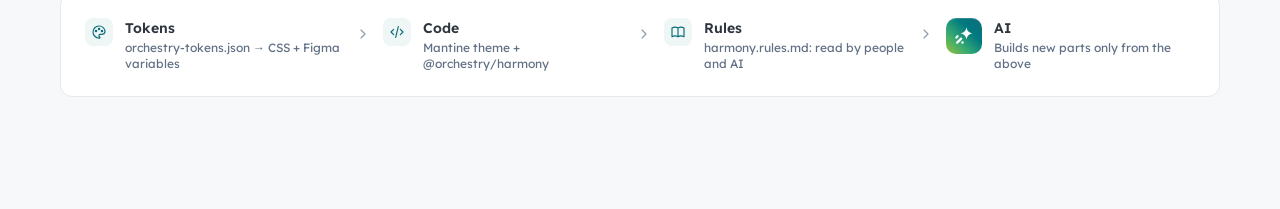
==== commit ce194d3b: "Every color family runs 50–900 (v3.0.11) Co-authored-by: Copilot App <223556219+Copilot@users.norepl" ====
--- a/index.html
+++ b/index.html
@@ -8,8 +8,8 @@
 <link rel="preconnect" href="https://fonts.googleapis.com">
 <link href="https://fonts.googleapis.com/css2?family=Lexend:wght@400;500;600;700&family=JetBrains+Mono:wght@400;500&display=swap" rel="stylesheet">
 <script>(function(){try{var t=localStorage.getItem('harmony.theme');if(!t)t=matchMedia('(prefers-color-scheme: dark)').matches?'dark':'light';document.documentElement.dataset.theme=t;}catch(e){}})();</script>
-<link rel="stylesheet" href="orchestry-tokens.css?v=3.0.10">
-<link rel="stylesheet" href="harmony-components.css?v=3.0.10">
+<link rel="stylesheet" href="orchestry-tokens.css?v=3.0.11">
+<link rel="stylesheet" href="harmony-components.css?v=3.0.11">
 <style>
 /* ================= PLAYGROUND SHELL (pg-*) — built on Harmony tokens ================= */
 * { margin: 0; padding: 0; box-sizing: border-box; }
@@ -178,7 +178,7 @@
 .sec-head h3 { font: var(--type-heading-l); letter-spacing: var(--track-heading-l); margin-bottom: var(--space-1); }
 .sec-head p { font: var(--type-body-s); color: var(--text-secondary); }
 .panel { background: var(--bg-surface); border: 1px solid var(--border-default); border-radius: var(--radius-lg); padding: var(--space-6); }
-.ramp { display: grid; grid-template-columns: 110px repeat(13, 1fr); gap: 6px; margin-bottom: 6px; }
+.ramp { display: grid; grid-template-columns: 150px repeat(10, 1fr); gap: 6px; margin-bottom: 6px; }
 .ramp-name { font: var(--type-heading-s); display: flex; flex-direction: column; justify-content: center; }
 .ramp-name span { font: var(--type-caption); color: var(--text-secondary); font-weight: 400; }
 .sw { height: 60px; border-radius: var(--radius-md); padding: 6px 7px; display: flex; flex-direction: column; justify-content: flex-end; font: 500 10px/13px var(--font-mono); cursor: copy; transition: transform var(--duration-fast) var(--ease-standard); border: 1px solid rgba(0,0,0,.04); }
@@ -525,10 +525,10 @@
 
 <div class="pg-toasts" id="toasts" aria-live="polite"></div>
 
-<script src="harmony-tokens.js?v=3.0.10"></script>
-<script src="harmony-registry.js?v=3.0.10"></script>
-<script src="harmony-registry-plus.js?v=3.0.10"></script>
-<script src="harmony-ai.js?v=3.0.10"></script>
-<script src="harmony-playground.js?v=3.0.10"></script>
+<script src="harmony-tokens.js?v=3.0.11"></script>
+<script src="harmony-registry.js?v=3.0.11"></script>
+<script src="harmony-registry-plus.js?v=3.0.11"></script>
+<script src="harmony-ai.js?v=3.0.11"></script>
+<script src="harmony-playground.js?v=3.0.11"></script>
 </body>
 </html>
--- a/orchestry-tokens.css
+++ b/orchestry-tokens.css
@@ -28,8 +28,20 @@
   --lime-500: #7DA82B;
   --lime-600: #648A21;
   --lime-700: #4D6B1A;
-
+  --lime-800: #3C5414;
+  --lime-900: #2C3E0E;
+
+  /* Leaf: logo mid-tone. leaf-500 is the brand-gradient stop */
+  --leaf-50:  #F1F9F4;
+  --leaf-100: #D9F2E3;
+  --leaf-200: #B3E4C7;
+  --leaf-300: #80D0A4;
+  --leaf-400: #4EB783;
   --leaf-500: #35A973; /* Logo mid-tone, used only in the brand gradient */
+  --leaf-600: #2A9765;
+  --leaf-700: #2B8A5E;
+  --leaf-800: #26714D;
+  --leaf-900: #21593D;
 
   /* Ink: cool neutral */
   --ink-0:   #FFFFFF;
@@ -46,18 +58,18 @@
   --ink-800: #2E353F;
   --ink-900: #1D2229;
 
-  /* Feedback hues */
-  --green-50:  #EBF7F0;  --green-100: #CFEBDB;  --green-500: #2FA36B;  --green-600: #1E8E5A;  --green-700: #177048;
-  --amber-50:  #FDF6E9;  --amber-100: #F9E7C2;  --amber-500: #D9951F;  --amber-600: #B7791F;  --amber-700: #8A5A12;
-  --yellow-50: #FDF8E1;  --yellow-500: #EAB308; --yellow-700: #806000;
-  --orange-50: #FDEFE7;  --orange-100: #FADCC8; --orange-500: #EA580C; --orange-600: #C2410C; --orange-700: #9A3412;
-  --red-50:    #FCEEEC;  --red-100: #F8D7D3;    --red-500: #DC4A3F;    --red-600: #C0362C;    --red-700: #B91C1C;
-  --blue-50:   #EAF2FE;  --blue-100: #D0E1FE;   --blue-500: #3B82F6;   --blue-600: #2563EB;   --blue-700: #1D4ED8;
-  --violet-50: #F1EBFC;  --violet-100: #E2D6FA; --violet-500: #8B5CF6; --violet-600: #7C3AED; --violet-700: #6D28D9;
-  --cyan-50:   #E1F4F8;  --cyan-600: #0891B2;   --cyan-700: #0E7490;
-  --pink-50:   #FCEAF0;  --pink-600: #BE185D;   --pink-700: #9D174D;
-  --indigo-50: #EDEBFC;  --indigo-600: #4F46E5; --indigo-700: #4338CA;
-  --mint-50:   #E1F4F1;  --mint-600: #0D9488;   --mint-700: #0F766E;
+  /* Feedback and category hues: every family runs 50–900 */
+  --green-50: #EBF7F0;  --green-100: #CFEBDB;  --green-200: #A8DEBF;  --green-300: #75CA9C;  --green-400: #44B17B;  --green-500: #2FA36B;  --green-600: #1E8E5A;  --green-700: #177048;  --green-800: #115838;  --green-900: #0C4129;
+  --amber-50: #FDF6E9;  --amber-100: #F9E7C2;  --amber-200: #F9D592;  --amber-300: #F2BA54;  --amber-400: #E39F19;  --amber-500: #D9951F;  --amber-600: #B7791F;  --amber-700: #8A5A12;  --amber-800: #6E480F;  --amber-900: #53360C;
+  --yellow-50: #FDF8E1;  --yellow-100: #FDF1C5;  --yellow-200: #FFEAA7;  --yellow-300: #FFD34C;  --yellow-400: #F0BB05;  --yellow-500: #EAB308;  --yellow-600: #B18602;  --yellow-700: #806000;  --yellow-800: #664C03;  --yellow-900: #4D3905;
+  --orange-50: #FDEFE7;  --orange-100: #FADCC8;  --orange-200: #FDC09B;  --orange-300: #FD9962;  --orange-400: #F26F29;  --orange-500: #EA580C;  --orange-600: #C2410C;  --orange-700: #9A3412;  --orange-800: #79270C;  --orange-900: #5A1B07;
+  --red-50: #FCEEEC;  --red-100: #F8D7D3;  --red-200: #F9B8B0;  --red-300: #F58E83;  --red-400: #E76357;  --red-500: #DC4A3F;  --red-600: #C0362C;  --red-700: #B91C1C;  --red-800: #941716;  --red-900: #701210;
+  --blue-50: #EAF2FE;  --blue-100: #D0E1FE;  --blue-200: #AFCDFF;  --blue-300: #83B1FF;  --blue-400: #5292FE;  --blue-500: #3B82F6;  --blue-600: #2563EB;  --blue-700: #1D4ED8;  --blue-800: #163DAC;  --blue-900: #0F2D81;
+  --violet-50: #F1EBFC;  --violet-100: #E2D6FA;  --violet-200: #D0BBFF;  --violet-300: #B797FF;  --violet-400: #9C6FFE;  --violet-500: #8B5CF6;  --violet-600: #7C3AED;  --violet-700: #6D28D9;  --violet-800: #5620AD;  --violet-900: #401782;
+  --cyan-50: #E1F4F8;  --cyan-100: #BEF1FD;  --cyan-200: #83E3FA;  --cyan-300: #1FCCF0;  --cyan-400: #02AED0;  --cyan-500: #059EBF;  --cyan-600: #0891B2;  --cyan-700: #0E7490;  --cyan-800: #0E5D74;  --cyan-900: #0D4758;
+  --pink-50: #FCEAF0;  --pink-100: #FED5E2;  --pink-200: #FEAEC9;  --pink-300: #FE76A7;  --pink-400: #E84183;  --pink-500: #D5216E;  --pink-600: #BE185D;  --pink-700: #9D174D;  --pink-800: #7B103B;  --pink-900: #5A092A;
+  --indigo-50: #EDEBFC;  --indigo-100: #DEDBFF;  --indigo-200: #C1BEFF;  --indigo-300: #9D99FE;  --indigo-400: #796FFE;  --indigo-500: #6251FE;  --indigo-600: #4F46E5;  --indigo-700: #4338CA;  --indigo-800: #332A9F;  --indigo-900: #231D76;
+  --mint-50: #E1F4F1;  --mint-100: #BFF2EB;  --mint-200: #85E5D9;  --mint-300: #27D1C1;  --mint-400: #04B2A4;  --mint-500: #04A194;  --mint-600: #0D9488;  --mint-700: #0F766E;  --mint-800: #0E5E58;  --mint-900: #0C4742;
 
 }
 
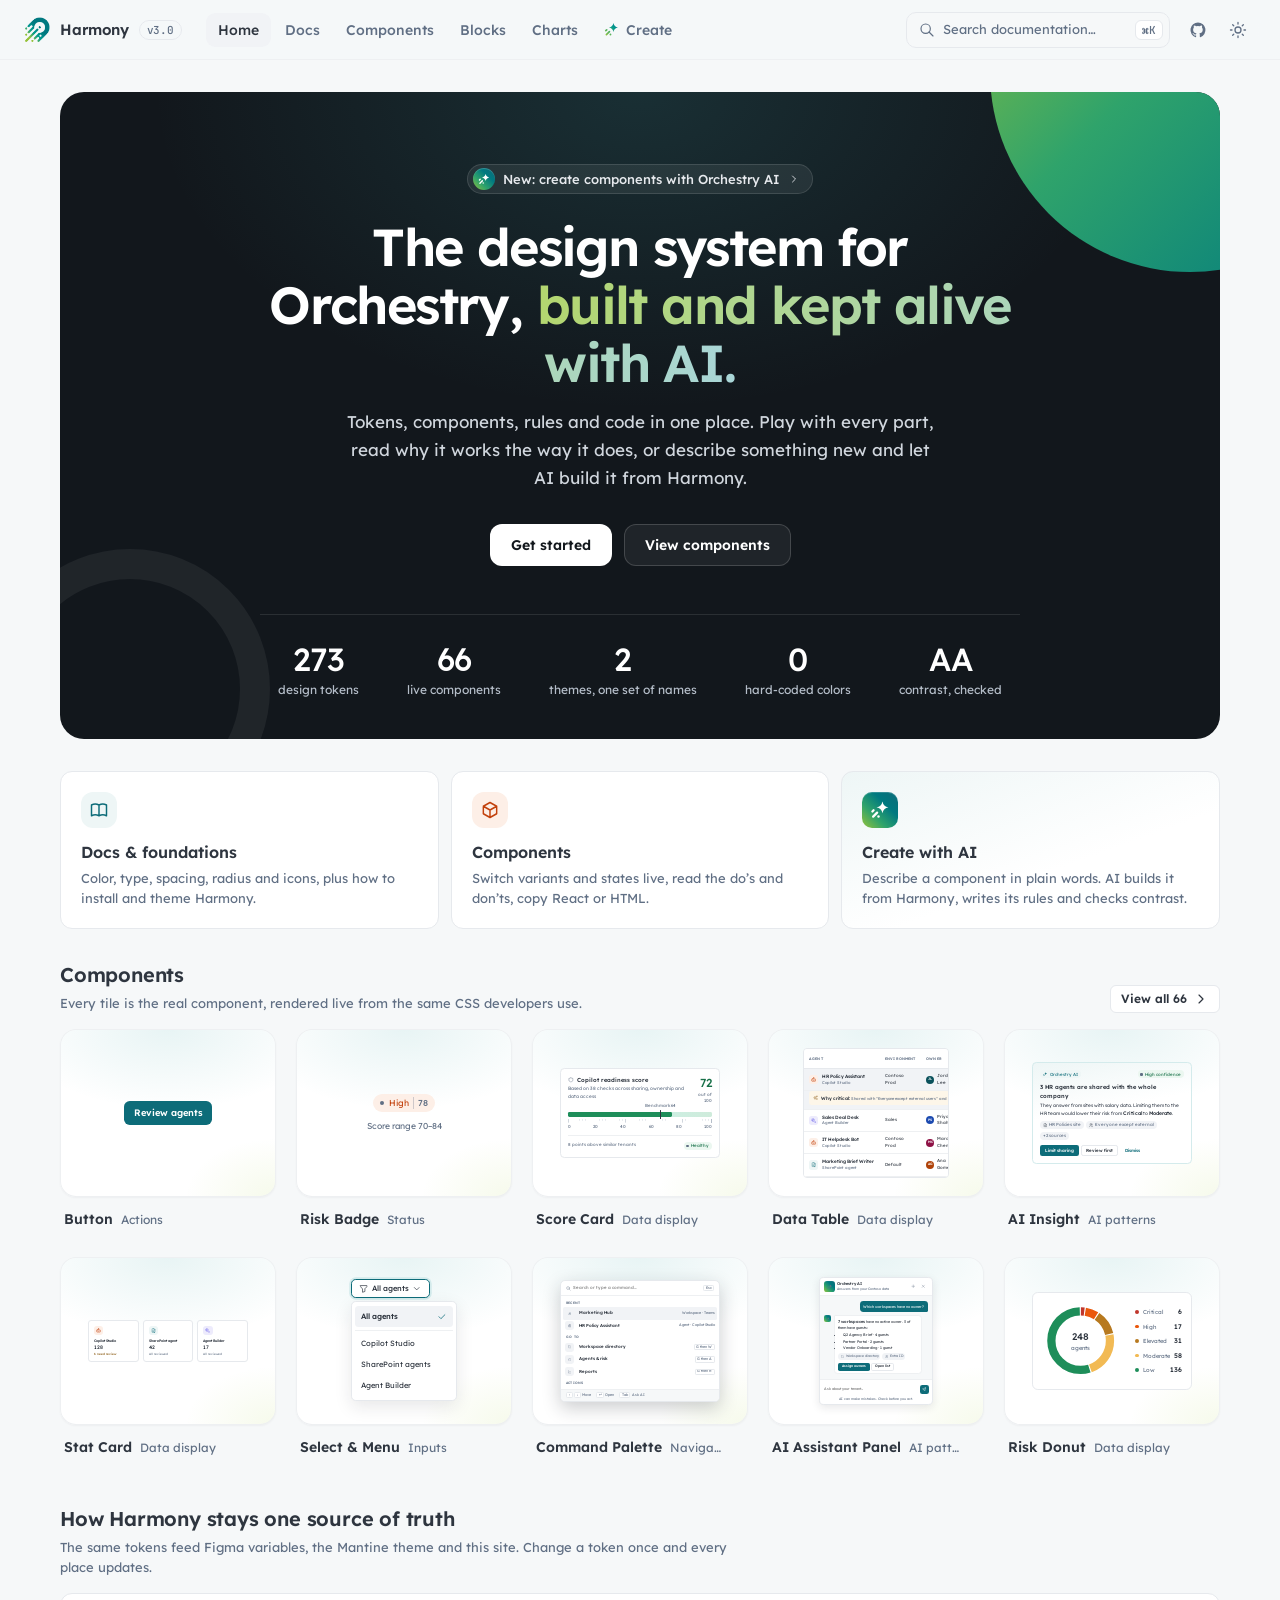
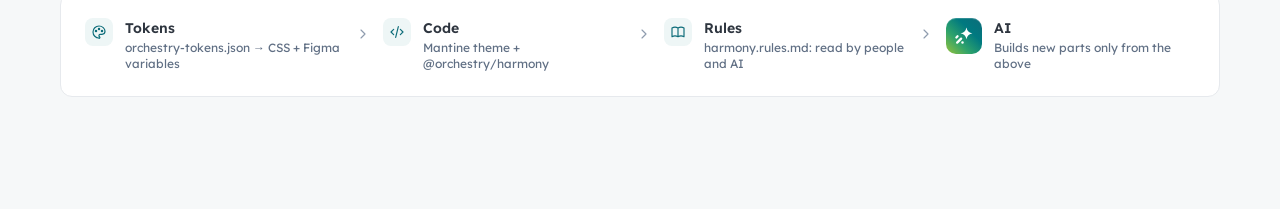
==== commit 84f20dc7: "Consolidate palette to 11 families (remove leaf, yellow, violet, mint) Co-authored-by: Copilot App <" ====
--- a/index.html
+++ b/index.html
@@ -8,8 +8,8 @@
 <link rel="preconnect" href="https://fonts.googleapis.com">
 <link href="https://fonts.googleapis.com/css2?family=Lexend:wght@400;500;600;700&family=JetBrains+Mono:wght@400;500&display=swap" rel="stylesheet">
 <script>(function(){try{var t=localStorage.getItem('harmony.theme');if(!t)t=matchMedia('(prefers-color-scheme: dark)').matches?'dark':'light';document.documentElement.dataset.theme=t;}catch(e){}})();</script>
-<link rel="stylesheet" href="orchestry-tokens.css?v=3.0.11">
-<link rel="stylesheet" href="harmony-components.css?v=3.0.11">
+<link rel="stylesheet" href="orchestry-tokens.css?v=3.0.12">
+<link rel="stylesheet" href="harmony-components.css?v=3.0.12">
 <style>
 /* ================= PLAYGROUND SHELL (pg-*) — built on Harmony tokens ================= */
 * { margin: 0; padding: 0; box-sizing: border-box; }
@@ -141,7 +141,7 @@
 .copy-btn { display: inline-flex; align-items: center; gap: 6px; height: 26px; padding: 0 10px; border-radius: var(--radius-sm); font: var(--type-label); color: var(--ink-200); }
 .copy-btn:hover { background: rgba(255,255,255,.08); color: #fff; }
 pre.code { color: var(--ink-100); padding: var(--space-4) var(--space-5); font: 400 12px/20px var(--font-mono); overflow-x: auto; white-space: pre-wrap; overflow-wrap: anywhere; max-height: 460px; }
-pre.code .t { color: var(--teal-200); } pre.code .a { color: #F9C784; } pre.code .s { color: var(--lime-300); } pre.code .c { color: var(--ink-400); } pre.code .k { color: var(--violet-100); }
+pre.code .t { color: var(--teal-200); } pre.code .a { color: #F9C784; } pre.code .s { color: var(--lime-300); } pre.code .c { color: var(--ink-400); } pre.code .k { color: var(--indigo-100); }
 
 /* Rules tab */
 .rules { display: grid; grid-template-columns: repeat(2, 1fr); gap: var(--gap-cards); }
@@ -525,10 +525,10 @@
 
 <div class="pg-toasts" id="toasts" aria-live="polite"></div>
 
-<script src="harmony-tokens.js?v=3.0.11"></script>
-<script src="harmony-registry.js?v=3.0.11"></script>
-<script src="harmony-registry-plus.js?v=3.0.11"></script>
-<script src="harmony-ai.js?v=3.0.11"></script>
-<script src="harmony-playground.js?v=3.0.11"></script>
+<script src="harmony-tokens.js?v=3.0.12"></script>
+<script src="harmony-registry.js?v=3.0.12"></script>
+<script src="harmony-registry-plus.js?v=3.0.12"></script>
+<script src="harmony-ai.js?v=3.0.12"></script>
+<script src="harmony-playground.js?v=3.0.12"></script>
 </body>
 </html>
--- a/orchestry-tokens.css
+++ b/orchestry-tokens.css
@@ -31,17 +31,6 @@
   --lime-800: #3C5414;
   --lime-900: #2C3E0E;
 
-  /* Leaf: logo mid-tone. leaf-500 is the brand-gradient stop */
-  --leaf-50:  #F1F9F4;
-  --leaf-100: #D9F2E3;
-  --leaf-200: #B3E4C7;
-  --leaf-300: #80D0A4;
-  --leaf-400: #4EB783;
-  --leaf-500: #35A973; /* Logo mid-tone, used only in the brand gradient */
-  --leaf-600: #2A9765;
-  --leaf-700: #2B8A5E;
-  --leaf-800: #26714D;
-  --leaf-900: #21593D;
 
   /* Ink: cool neutral */
   --ink-0:   #FFFFFF;
@@ -61,15 +50,12 @@
   /* Feedback and category hues: every family runs 50–900 */
   --green-50: #EBF7F0;  --green-100: #CFEBDB;  --green-200: #A8DEBF;  --green-300: #75CA9C;  --green-400: #44B17B;  --green-500: #2FA36B;  --green-600: #1E8E5A;  --green-700: #177048;  --green-800: #115838;  --green-900: #0C4129;
   --amber-50: #FDF6E9;  --amber-100: #F9E7C2;  --amber-200: #F9D592;  --amber-300: #F2BA54;  --amber-400: #E39F19;  --amber-500: #D9951F;  --amber-600: #B7791F;  --amber-700: #8A5A12;  --amber-800: #6E480F;  --amber-900: #53360C;
-  --yellow-50: #FDF8E1;  --yellow-100: #FDF1C5;  --yellow-200: #FFEAA7;  --yellow-300: #FFD34C;  --yellow-400: #F0BB05;  --yellow-500: #EAB308;  --yellow-600: #B18602;  --yellow-700: #806000;  --yellow-800: #664C03;  --yellow-900: #4D3905;
   --orange-50: #FDEFE7;  --orange-100: #FADCC8;  --orange-200: #FDC09B;  --orange-300: #FD9962;  --orange-400: #F26F29;  --orange-500: #EA580C;  --orange-600: #C2410C;  --orange-700: #9A3412;  --orange-800: #79270C;  --orange-900: #5A1B07;
   --red-50: #FCEEEC;  --red-100: #F8D7D3;  --red-200: #F9B8B0;  --red-300: #F58E83;  --red-400: #E76357;  --red-500: #DC4A3F;  --red-600: #C0362C;  --red-700: #B91C1C;  --red-800: #941716;  --red-900: #701210;
   --blue-50: #EAF2FE;  --blue-100: #D0E1FE;  --blue-200: #AFCDFF;  --blue-300: #83B1FF;  --blue-400: #5292FE;  --blue-500: #3B82F6;  --blue-600: #2563EB;  --blue-700: #1D4ED8;  --blue-800: #163DAC;  --blue-900: #0F2D81;
-  --violet-50: #F1EBFC;  --violet-100: #E2D6FA;  --violet-200: #D0BBFF;  --violet-300: #B797FF;  --violet-400: #9C6FFE;  --violet-500: #8B5CF6;  --violet-600: #7C3AED;  --violet-700: #6D28D9;  --violet-800: #5620AD;  --violet-900: #401782;
   --cyan-50: #E1F4F8;  --cyan-100: #BEF1FD;  --cyan-200: #83E3FA;  --cyan-300: #1FCCF0;  --cyan-400: #02AED0;  --cyan-500: #059EBF;  --cyan-600: #0891B2;  --cyan-700: #0E7490;  --cyan-800: #0E5D74;  --cyan-900: #0D4758;
   --pink-50: #FCEAF0;  --pink-100: #FED5E2;  --pink-200: #FEAEC9;  --pink-300: #FE76A7;  --pink-400: #E84183;  --pink-500: #D5216E;  --pink-600: #BE185D;  --pink-700: #9D174D;  --pink-800: #7B103B;  --pink-900: #5A092A;
   --indigo-50: #EDEBFC;  --indigo-100: #DEDBFF;  --indigo-200: #C1BEFF;  --indigo-300: #9D99FE;  --indigo-400: #796FFE;  --indigo-500: #6251FE;  --indigo-600: #4F46E5;  --indigo-700: #4338CA;  --indigo-800: #332A9F;  --indigo-900: #231D76;
-  --mint-50: #E1F4F1;  --mint-100: #BFF2EB;  --mint-200: #85E5D9;  --mint-300: #27D1C1;  --mint-400: #04B2A4;  --mint-500: #04A194;  --mint-600: #0D9488;  --mint-700: #0F766E;  --mint-800: #0E5E58;  --mint-900: #0C4742;
 
 }
 
@@ -127,8 +113,8 @@
   /* Risk scale (AI & Agents) */
   --risk-critical-fg: var(--red-700);     --risk-critical-bg: #FCEAEA;  --risk-critical-solid: var(--red-600);
   --risk-high-fg:     var(--orange-600);  --risk-high-bg:     var(--orange-50); --risk-high-solid: var(--orange-500);
-  --risk-elevated-fg: #B45309;            --risk-elevated-bg: #FDF3E4;  --risk-elevated-solid: var(--amber-500);
-  --risk-moderate-fg: var(--yellow-700);  --risk-moderate-bg: var(--yellow-50); --risk-moderate-solid: var(--yellow-500);
+  --risk-elevated-fg: #B45309;            --risk-elevated-bg: #FDF3E4;  --risk-elevated-solid: var(--amber-600); /* deep amber */
+  --risk-moderate-fg: var(--amber-700);   --risk-moderate-bg: var(--amber-50);  --risk-moderate-solid: var(--amber-300); /* light amber */
   --risk-low-fg:      var(--green-700);   --risk-low-bg:      var(--green-50);  --risk-low-solid: var(--green-600);
 
   /* Priority (Recommendations) */
@@ -139,10 +125,10 @@
   /* Data visualization: categorical, ordered for max distinction */
   --viz-1: var(--teal-700);
   --viz-2: var(--blue-600);
-  --viz-3: var(--violet-600);
+  --viz-3: var(--pink-600);
   --viz-4: var(--orange-500);
   --viz-5: var(--cyan-600);
-  --viz-6: var(--pink-600);
+  --viz-6: var(--amber-500);
   --viz-7: var(--lime-600);
   --viz-8: var(--indigo-600);
   --viz-grid: var(--ink-150);
@@ -152,15 +138,15 @@
 
   /* Entity identity (Agents) */
   --agent-studio-fg: var(--orange-600);      --agent-studio-bg: var(--orange-50);
-  --agent-sharepoint-fg: var(--mint-700);    --agent-sharepoint-bg: var(--mint-50);
-  --agent-builder-fg: var(--violet-600);     --agent-builder-bg: var(--violet-50);
-  --entity-environment-fg: var(--indigo-600); --entity-environment-bg: var(--indigo-50);
+  --agent-sharepoint-fg: var(--teal-700);    --agent-sharepoint-bg: var(--teal-50);
+  --agent-builder-fg: var(--indigo-600);     --agent-builder-bg: var(--indigo-50);
+  --entity-environment-fg: var(--blue-700);   --entity-environment-bg: var(--blue-50);
   --entity-dlp-fg: #16A34A;                   --entity-dlp-bg: #E6F6EA;
   --entity-connection-fg: var(--orange-600);  --entity-connection-bg: var(--orange-50);
   --entity-solution-fg: var(--cyan-700);      --entity-solution-bg: var(--cyan-50);
   --entity-neutral-fg: var(--ink-700);        --entity-neutral-bg: #EDEFF2;
 
-  --brand-gradient: linear-gradient(135deg, var(--lime-400) 0%, var(--leaf-500) 45%, var(--teal-600) 100%);
+  --brand-gradient: linear-gradient(135deg, var(--lime-400) 0%, var(--green-500) 45%, var(--teal-600) 100%);
 
   /* ---------- 3. TYPOGRAPHY ---------- */
   --font-sans: 'Lexend', -apple-system, BlinkMacSystemFont, 'Segoe UI', sans-serif;
@@ -288,21 +274,21 @@
 
   --risk-critical-fg: #F59992;  --risk-critical-bg: rgba(220,74,63,0.15);  --risk-critical-solid: var(--red-500);
   --risk-high-fg:     #F59E66;  --risk-high-bg:     rgba(234,88,12,0.15);  --risk-high-solid: var(--orange-500);
-  --risk-elevated-fg: #EDB25A;  --risk-elevated-bg: rgba(217,149,31,0.14); --risk-elevated-solid: var(--amber-500);
-  --risk-moderate-fg: #E6C74A;  --risk-moderate-bg: rgba(234,179,8,0.13);  --risk-moderate-solid: var(--yellow-500);
+  --risk-elevated-fg: #EDB25A;  --risk-elevated-bg: rgba(183,121,31,0.18); --risk-elevated-solid: var(--amber-600);
+  --risk-moderate-fg: #F5CF85;  --risk-moderate-bg: rgba(242,186,84,0.12); --risk-moderate-solid: var(--amber-300);
   --risk-low-fg:      #5CCB94;  --risk-low-bg:      rgba(47,163,107,0.14); --risk-low-solid: var(--green-500);
 
   --priority-urgent: #F59992;  --priority-important: #E8B04B;  --priority-standard: var(--ink-400);
 
-  --viz-1: var(--teal-400);  --viz-2: var(--blue-500);  --viz-3: var(--violet-500);  --viz-7: var(--lime-500);
+  --viz-1: var(--teal-400);  --viz-2: var(--blue-500);  --viz-3: var(--pink-400);  --viz-6: var(--amber-400);  --viz-7: var(--lime-500);
   --viz-grid: rgba(255,255,255,0.07);
   --viz-axis: var(--ink-400);
   --viz-score-track: linear-gradient(90deg, rgba(59,130,246,0.22) 0%, rgba(20,184,166,0.22) 45%, rgba(47,163,107,0.24) 100%);
 
   --agent-studio-fg: #F59E66;      --agent-studio-bg: rgba(234,88,12,0.15);
-  --agent-sharepoint-fg: #3CCFBE;  --agent-sharepoint-bg: rgba(13,148,136,0.18);
-  --agent-builder-fg: #B9A2FB;     --agent-builder-bg: rgba(139,92,246,0.18);
-  --entity-environment-fg: #9C99F7; --entity-environment-bg: rgba(79,70,229,0.2);
+  --agent-sharepoint-fg: var(--teal-300); --agent-sharepoint-bg: rgba(0,121,128,0.22);
+  --agent-builder-fg: #9C99F7;     --agent-builder-bg: rgba(79,70,229,0.2);
+  --entity-environment-fg: #82B1FA; --entity-environment-bg: rgba(59,130,246,0.15);
   --entity-dlp-fg: #4ADE80;        --entity-dlp-bg: rgba(22,163,74,0.15);
   --entity-connection-fg: #F59E66; --entity-connection-bg: rgba(234,88,12,0.15);
   --entity-solution-fg: #3CC3E3;   --entity-solution-bg: rgba(8,145,178,0.18);
--- a/harmony-components.css
+++ b/harmony-components.css
@@ -204,7 +204,7 @@
 .comet .mk-trail > :nth-child(2) { animation-delay: .14s !important; }
 .comet .mk-trail > :nth-child(3) { animation-delay: .28s !important; }
 .h-ai-mark { width: 36px; height: 36px; border-radius: 10px; display: inline-flex; align-items: center; justify-content: center; color: #fff; flex-shrink: 0;
-  background: linear-gradient(45deg, var(--lime-400) 0%, var(--leaf-500) 34%, var(--teal-600) 66%, var(--teal-700) 100%); box-shadow: inset 0 1px 0 rgba(255,255,255,.18); }
+  background: linear-gradient(45deg, var(--lime-400) 0%, var(--green-500) 34%, var(--teal-600) 66%, var(--teal-700) 100%); box-shadow: inset 0 1px 0 rgba(255,255,255,.18); }
 .h-ai-mark .comet { width: 55%; height: 55%; }
 .h-ai-mark.sm { width: 24px; height: 24px; border-radius: 7px; }
 .h-ai-mark.lg { width: 48px; height: 48px; border-radius: 13px; }
@@ -535,3 +535,5 @@
 
 /* AA: white initials on viz colors get a 25% shade so every hue clears 4.5:1 in both themes */
 .h-avatar[style*="--viz-"], .h-switcher .h-tile[style*="--viz-"] { background-image: linear-gradient(rgba(0,0,0,.25), rgba(0,0,0,.25)) !important; }
+/* Amber (viz-6) is too light for white initials: use dark ink instead of the shade */
+.h-avatar[style*="--viz-6"], .h-switcher .h-tile[style*="--viz-6"] { background-image: none !important; color: #1D2229 !important; }
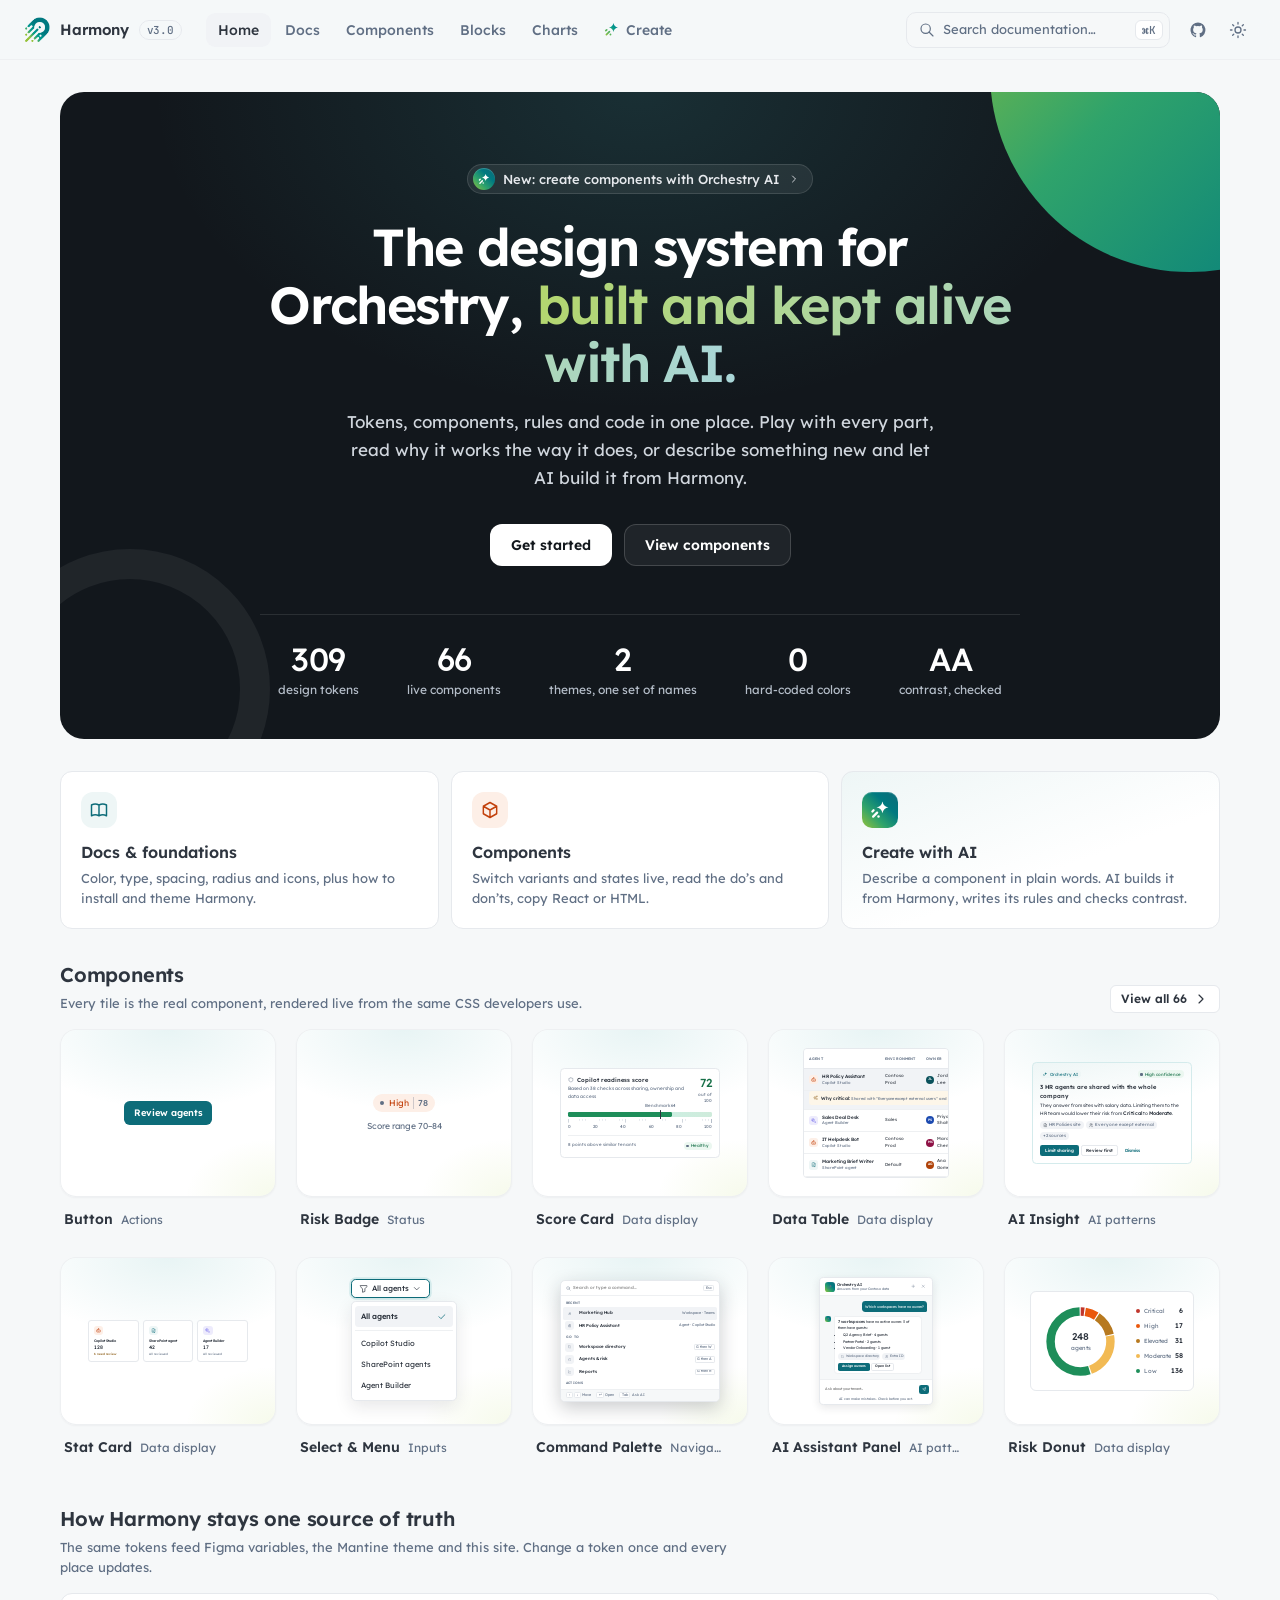
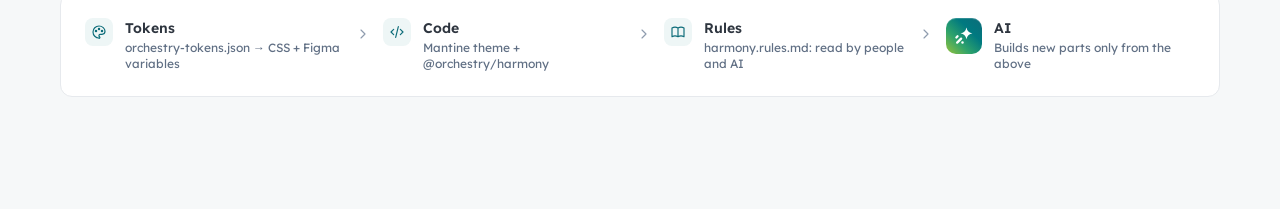
==== commit b02527f7: "Typography: full product type scale (35 styles on 12 sizes), general sample copy Co-authored-by: Cop" ====
--- a/index.html
+++ b/index.html
@@ -8,8 +8,8 @@
 <link rel="preconnect" href="https://fonts.googleapis.com">
 <link href="https://fonts.googleapis.com/css2?family=Lexend:wght@400;500;600;700&family=JetBrains+Mono:wght@400;500&display=swap" rel="stylesheet">
 <script>(function(){try{var t=localStorage.getItem('harmony.theme');if(!t)t=matchMedia('(prefers-color-scheme: dark)').matches?'dark':'light';document.documentElement.dataset.theme=t;}catch(e){}})();</script>
-<link rel="stylesheet" href="orchestry-tokens.css?v=3.0.12">
-<link rel="stylesheet" href="harmony-components.css?v=3.0.12">
+<link rel="stylesheet" href="orchestry-tokens.css?v=3.0.13">
+<link rel="stylesheet" href="harmony-components.css?v=3.0.13">
 <style>
 /* ================= PLAYGROUND SHELL (pg-*) — built on Harmony tokens ================= */
 * { margin: 0; padding: 0; box-sizing: border-box; }
@@ -195,6 +195,9 @@
 .cc-ratio { font-size: 44px; line-height: 52px; font-weight: 600; letter-spacing: -1px; }
 .type-row { display: grid; grid-template-columns: 170px 1fr 170px; gap: var(--space-6); align-items: center; padding: var(--space-4) 0; border-bottom: 1px solid var(--border-subtle); cursor: copy; }
 .type-row:last-child { border-bottom: none; }
+.type-sizes { display: flex; align-items: flex-end; justify-content: space-between; gap: 12px; padding: 24px 28px; overflow-x: auto; }
+.type-sizes > div { display: flex; flex-direction: column; align-items: center; gap: 10px; color: var(--text-primary); }
+.type-sizes small { font: var(--type-caption); color: var(--text-secondary); font-family: var(--font-mono); }
 .type-row .tn { font: 500 12px/16px var(--font-mono); }
 .type-row .tu { font: var(--type-caption); color: var(--text-secondary); margin-top: 2px; }
 .type-row .ts { font: var(--type-caption); color: var(--text-secondary); text-align: right; }
@@ -525,10 +528,10 @@
 
 <div class="pg-toasts" id="toasts" aria-live="polite"></div>
 
-<script src="harmony-tokens.js?v=3.0.12"></script>
-<script src="harmony-registry.js?v=3.0.12"></script>
-<script src="harmony-registry-plus.js?v=3.0.12"></script>
-<script src="harmony-ai.js?v=3.0.12"></script>
-<script src="harmony-playground.js?v=3.0.12"></script>
+<script src="harmony-tokens.js?v=3.0.13"></script>
+<script src="harmony-registry.js?v=3.0.13"></script>
+<script src="harmony-registry-plus.js?v=3.0.13"></script>
+<script src="harmony-ai.js?v=3.0.13"></script>
+<script src="harmony-playground.js?v=3.0.13"></script>
 </body>
 </html>
--- a/orchestry-tokens.css
+++ b/orchestry-tokens.css
@@ -155,19 +155,60 @@
   --weight-medium: 500;
   --weight-semibold: 600;
 
-  /* size / line-height / weight / tracking */
-  --type-display:    500 32px/40px var(--font-sans);  --track-display: -0.5px;
-  --type-metric-l:   500 28px/36px var(--font-sans);  --track-metric-l: -0.4px;
-  --type-metric-m:   500 20px/28px var(--font-sans);  --track-metric-m: -0.3px;
-  --type-heading-l:  600 20px/28px var(--font-sans);  --track-heading-l: -0.2px;
-  --type-heading-m:  600 16px/24px var(--font-sans);
-  --type-heading-s:  600 14px/20px var(--font-sans);
-  --type-body-m:     400 14px/20px var(--font-sans);
-  --type-body-s:     400 13px/20px var(--font-sans);
-  --type-caption:    400 12px/16px var(--font-sans);
-  --type-label:      600 12px/16px var(--font-sans);
-  --type-button:     600 13px/20px var(--font-sans);
-  --type-overline:   600 11px/16px var(--font-sans);  --track-overline: 0.4px;
+  /* size / line-height / weight / tracking: 35 styles on a 12-step size scale */
+  /* Display */
+  --type-display-l:     600 48px/56px var(--font-sans);             --track-display-l: -1px;
+  --type-display-m:     600 40px/48px var(--font-sans);             --track-display-m: -0.8px;
+  --type-display-s:     500 32px/40px var(--font-sans);             --track-display-s: -0.5px;
+  /* Heading */
+  --type-h1:            600 28px/36px var(--font-sans);             --track-h1: -0.4px;
+  --type-h2:            600 24px/32px var(--font-sans);             --track-h2: -0.3px;
+  --type-h3:            600 20px/28px var(--font-sans);             --track-h3: -0.2px;
+  --type-h4:            600 18px/26px var(--font-sans);
+  --type-h5:            600 16px/24px var(--font-sans);
+  --type-h6:            600 14px/20px var(--font-sans);
+  /* Subtitle */
+  --type-subtitle-l:    400 18px/28px var(--font-sans);
+  --type-subtitle-m:    400 16px/24px var(--font-sans);
+  /* Body */
+  --type-body-l:        400 16px/24px var(--font-sans);
+  --type-body-l-strong: 500 16px/24px var(--font-sans);
+  --type-body-m:        400 14px/20px var(--font-sans);
+  --type-body-m-strong: 500 14px/20px var(--font-sans);
+  --type-body-s:        400 13px/20px var(--font-sans);
+  --type-body-s-strong: 500 13px/20px var(--font-sans);
+  /* Link */
+  --type-link-l:        500 16px/24px var(--font-sans);
+  --type-link-m:        500 14px/20px var(--font-sans);
+  --type-link-s:        500 13px/20px var(--font-sans);
+  /* Button */
+  --type-button-l:      600 14px/20px var(--font-sans);
+  --type-button-m:      600 13px/20px var(--font-sans);
+  --type-button-s:      600 12px/16px var(--font-sans);
+  /* Label */
+  --type-label-l:       500 14px/20px var(--font-sans);
+  --type-label-m:       600 12px/16px var(--font-sans);
+  --type-label-s:       600 11px/16px var(--font-sans);
+  /* Caption */
+  --type-caption:       400 12px/16px var(--font-sans);
+  --type-caption-strong: 500 12px/16px var(--font-sans);
+  /* Overline */
+  --type-overline:      600 11px/16px var(--font-sans);             --track-overline: 0.4px;
+  /* Metric */
+  --type-metric-xl:     500 40px/48px var(--font-sans);             --track-metric-xl: -0.8px;
+  --type-metric-l:      500 28px/36px var(--font-sans);             --track-metric-l: -0.4px;
+  --type-metric-m:      500 20px/28px var(--font-sans);             --track-metric-m: -0.3px;
+  --type-metric-s:      500 16px/24px var(--font-sans);
+  /* Code */
+  --type-code-m:        400 13px/20px var(--font-mono);
+  --type-code-s:        400 12px/16px var(--font-mono);
+  /* Legacy names: older code keeps working, each points at the new scale */
+  --type-display:       var(--type-display-s);                      --track-display: var(--track-display-s);
+  --type-heading-l:     var(--type-h3);                             --track-heading-l: var(--track-h3);
+  --type-heading-m:     var(--type-h5);
+  --type-heading-s:     var(--type-h6);
+  --type-button:        var(--type-button-m);
+  --type-label:         var(--type-label-m);
 
   /* ---------- 4. SPACING (4-pt scale) ---------- */
   --space-0: 0;
